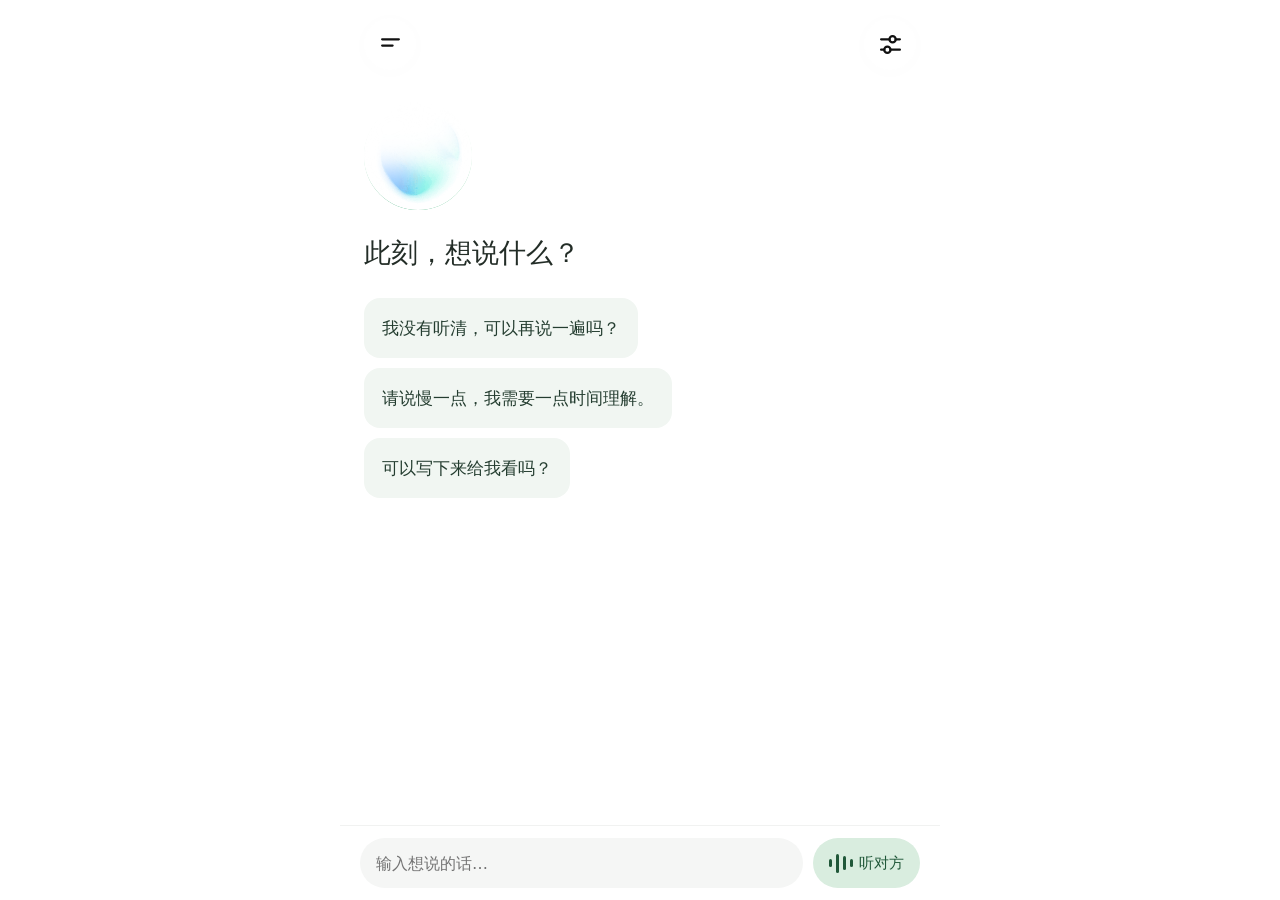
==== index.html @ 12c0f89a "Publish 想说 web app" ====
<!doctype html>
<html lang="zh-CN">
<head><meta charset="UTF-8"><meta name="viewport" content="width=device-width, initial-scale=1, viewport-fit=cover"><meta name="theme-color" content="#ffffff"><title>想说｜让每一句话都有回应</title><link rel="manifest" href="./manifest.webmanifest"><link rel="icon" type="image/svg+xml" href="./icons/xiangshuo.svg"><link rel="apple-touch-icon" href="./icons/apple-touch-icon.png">  <script type="module" crossorigin src="./assets/home-BPPKgWMK.js"></script>
  <link rel="modulepreload" crossorigin href="./assets/font-settings-BXKN17ay.js">
  <link rel="stylesheet" crossorigin href="./assets/font-settings-BSwj6OLX.css">
  <link rel="stylesheet" crossorigin href="./assets/home-DVsf_Gac.css">
</head>
<body>
<main class="shell">
<header><button id="openMenu" class="top-action" aria-haspopup="dialog" aria-controls="sidebar" aria-expanded="false"><svg width="22" height="22" viewBox="0 0 24 24" fill="none" stroke="currentColor" stroke-width="1.8" stroke-linecap="round" aria-hidden="true"><path d="M4 7h16M4 13h10"/></svg><span>我的</span></button><button id="openSettings" class="top-action" aria-haspopup="dialog" aria-controls="settings"><svg width="22" height="22" viewBox="0 0 24 24" fill="none" stroke="currentColor" stroke-width="1.8" stroke-linecap="round" aria-hidden="true"><path d="M3 7h8m6 0h4M3 17h3m6 0h9"/><circle cx="14" cy="7" r="3"/><circle cx="9" cy="17" r="3"/></svg><span>设置</span></button></header>
<section id="communication">
<div class="presence"><div class="orb" aria-hidden="true"></div><h1>此刻，想说什么？</h1></div>
<section class="home-replies" aria-label="常用回应"><div id="quick"></div></section>
</section>
<p id="notice" role="status" aria-live="polite"></p>
<div class="input-dock"><form id="draftForm" class="composer" aria-label="沟通输入"><label class="sr-only" for="draft">想说的话</label><input id="draft" type="text" lang="zh-CN" inputmode="text" maxlength="500" enterkeyhint="send" autocomplete="off" placeholder="输入想说的话…"><button type="button" id="voiceEntry" aria-haspopup="dialog" aria-controls="voicePanel"><span class="sound-bars" aria-hidden="true"><i></i><i></i><i></i><i></i></span> 听对方</button></form></div>
</main>
<dialog id="sidebar" aria-labelledby="menuTitle"><div class="heading"><h2 id="menuTitle">我的</h2></div><nav id="myMenu" aria-label="我的"><button id="openHelp"><span class="menu-label"><svg class="menu-icon" width="22" height="22" viewBox="0 0 24 24" fill="none" stroke="currentColor" stroke-width="1.8" stroke-linecap="round" stroke-linejoin="round" aria-hidden="true" focusable="false"><circle cx="12" cy="12" r="9"/><path d="M9.5 9a2.5 2.5 0 0 1 5 .3c0 1.7-2.5 2-2.5 3.7"/><path d="M12 16h.01"/></svg><span>使用帮助</span></span><span aria-hidden="true">›</span></button><button id="openAbout"><span class="menu-label"><svg class="menu-icon" width="22" height="22" viewBox="0 0 24 24" fill="none" stroke="currentColor" stroke-width="1.8" stroke-linecap="round" stroke-linejoin="round" aria-hidden="true" focusable="false"><circle cx="12" cy="12" r="9"/><path d="M12 11v6M12 7h.01"/></svg><span>关于想说</span></span><span aria-hidden="true">›</span></button></nav><section id="myDetail" hidden><button id="backMy">‹ 返回我的</button><div id="helpContent" hidden><h3 tabindex="-1" id="helpTitle">使用帮助</h3><h4>输入并展示</h4><p>点击底部输入框，用拼音键盘选字，也可使用实体键盘输入。确认文字后点击“展示”，把屏幕给对方看；点击展示页空白处返回。</p><h4>点选常用回应</h4><p>主页短句点击即可展示。右上角设置可管理回应库、调整字体大小。</p><h4>听对方说话</h4><p>先征得对方同意，再点击“听对方”并允许麦克风权限。开始收音后声波会动；点击底部按钮暂停，再次点击可继续。点击面板外空白，确认停止收音后收起。</p><p>字幕可能出错，重要信息请与对方确认。识别是否可用取决于浏览器、麦克风权限和网络。</p></div><div id="aboutContent" hidden><h3 tabindex="-1" id="aboutTitle">关于想说</h3><p>想说，希望让面对面的交流更容易。</p><p>通过文字输入、常用回应和语音字幕，帮助你表达想法、理解对方。</p><h4>当前版本</h4><p>这是移动端 Web Demo，无需注册。自定义回应和字体选择保存在当前浏览器，清除浏览器数据可能使它们丢失。</p><p>语音识别可能由浏览器联网处理音频。本作品不能保证识别准确性，也未接入真实电话或微信通话。</p></div></section></dialog>
<dialog id="settings" class="flow-sheet" aria-labelledby="settingsTitle" aria-describedby="settingsDescription"><div class="sheet-grip" aria-hidden="true"></div><div class="heading"><div><h2 id="settingsTitle">常用设置</h2><p id="settingsDescription" class="hint">管理常用回应与文字显示。</p></div></div><button id="manageReplies" class="setting-row"><span class="menu-label"><svg class="menu-icon" width="22" height="22" viewBox="0 0 24 24" fill="none" stroke="currentColor" stroke-width="1.8" stroke-linecap="round" stroke-linejoin="round" aria-hidden="true" focusable="false"><path d="M20 11.5a7.5 7.5 0 0 1-7.5 7.5H5l-3 3V9a7 7 0 0 1 7-7h4a7 7 0 0 1 7 7Z"/><path d="M7 8h8M7 12h5"/></svg><span>管理回应库</span></span><span aria-hidden="true">›</span></button><button id="openFontSettings" class="setting-row" aria-haspopup="dialog" aria-controls="fontPanel"><span class="menu-label"><svg class="menu-icon" width="22" height="22" viewBox="0 0 24 24" fill="none" stroke="currentColor" stroke-width="1.8" stroke-linecap="round" stroke-linejoin="round" aria-hidden="true" focusable="false"><path d="M3 18 8 5l5 13M5 13h6M15 10h6M18 10v8"/></svg><span>字体显示</span></span><span><span id="fontSummary">标准</span> ›</span></button></dialog>
<dialog id="fontPanel" class="flow-sheet" aria-labelledby="fontTitle"><div class="sheet-grip" aria-hidden="true"></div><div class="heading"><h2 id="fontTitle">字体显示</h2><button id="backFontSettings">返回设置</button></div><p class="hint">调整所有页面的文字大小，立即生效。</p><label for="fontSize">字体大小：<output id="fontValue" for="fontSize">标准</output></label><input id="fontSize" type="range" min="0" max="3" step="1" value="0"><div class="font-preview"><h2>此刻，想说什么？</h2><p>我没有听清，可以再说一遍吗？</p></div><button id="resetFontSize">恢复默认</button><p id="fontSaveStatus" class="hint" role="status"></p></dialog>
<dialog id="libraryPanel" class="flow-sheet" aria-labelledby="libraryTitle"><div class="sheet-grip" aria-hidden="true"></div><div class="heading"><button id="backSettings">返回设置</button><h2 id="libraryTitle">回应库</h2></div><p class="hint">内置短句始终可用。自定义内容仅保存在此浏览器。</p><button id="addReply" class="primary">＋ 新增回应</button><div id="saved"></div></dialog>
<dialog id="voicePanel" class="flow-sheet" aria-labelledby="voiceTitle"><div class="sheet-grip" aria-hidden="true"></div><div class="heading"><h2 id="voiceTitle">听对方</h2><button id="closeVoice">收起</button></div><p class="hint">请先征得对方同意。浏览器可能联网处理音频；字幕可能有误，请与对方确认。</p><p id="speechStatus" role="status">未开启收音</p><p id="transcript" tabindex="0">对方的话会显示在这里。</p><div class="listen-footer"><button id="startSpeech"><span class="sound-bars" aria-hidden="true"><i></i><i></i><i></i><i></i></span><span id="listenLabel">开始倾听</span></button></div></dialog>
<dialog id="card" aria-labelledby="cardText"><div class="card-top"><span>请向对方展示</span><button id="closeCard">返回</button></div><div class="card-body"><h2 id="cardText"></h2></div><p id="cardStatus" role="status"></p></dialog>
<dialog id="editor" aria-labelledby="editTitle"><form id="editForm"><h2 id="editTitle">新增回应</h2><label for="editText">回应内容</label><textarea id="editText" rows="5" maxlength="500" required></textarea><p id="editError" role="alert"></p><div class="actions"><button type="button" id="cancelEdit">取消</button><button class="primary">保存</button></div></form></dialog></body></html>
---- assets/font-settings-BSwj6OLX.css ----
:root{--ink:#171717;--muted:#686868;--surface:#f4f4f4;--line:#e5e5e5;color:var(--ink);background:#fff;accent-color:var(--ink)}button{background:var(--surface);color:var(--ink);border-color:var(--line)}button:hover{background:#e8e8e8}button:focus-visible,input:focus-visible,textarea:focus-visible,a:focus-visible,summary:focus-visible,[tabindex]:focus-visible{outline:3px solid #171717;outline-offset:3px}input,textarea{color:var(--ink);border-color:var(--line);caret-color:var(--ink)}input::placeholder,textarea::placeholder{color:#737373}::selection{background:#d5d5d5;color:#111}dialog,#card{color:var(--ink);border-color:var(--line);background:#fff}dialog::backdrop,#sidebar::backdrop,.flow-sheet::backdrop,dialog.flow-sheet::backdrop,#settings::backdrop{background:#ffffffe0;-webkit-backdrop-filter:none;backdrop-filter:none}.primary,.composer #voiceEntry,.composer #voiceEntry[aria-expanded=true],#startSpeech,#composer .primary,.key-row .send-key{background:#171717;color:#fff;border-color:#171717}.primary:hover,.composer #voiceEntry:hover,#startSpeech:hover,#composer .primary:hover,.key-row .send-key:hover{background:#333;border-color:#333}.top-action{color:#111;box-shadow:0 2px 20px #00000004}.top-action:hover{background:#f4f4f4}.presence h1,.caption,#sidebar nav a{color:var(--ink)}.home-replies h2,.flow-sheet .hint,.keyboard-toolbar,#sidebar nav small,.disclaimer,.note,small,#status,#collapseEditor,.sheet-title button{color:var(--muted)}#notice,#speechStatus,#editError{color:#3d3d3d}#quick button,.setting-row,.flow-sheet .entry,#settings .entry,#replyList button{background:var(--surface);color:var(--ink);border-color:var(--line)}#quick button:hover,.setting-row:hover,#replyList button:hover{background:#e8e8e8}#sidebar nav [aria-current]{background:#171717;color:#fff}.composer,.listen-footer,header,#composer{border-color:var(--line)}.composer input,.composer textarea,#composer textarea,textarea{background:#f5f5f5;color:var(--ink)}.sheet-grip,.handle,#sheetHandle span{background:#a3a3a3}#settings{border-color:var(--line);box-shadow:0 -4px 24px #00000010}#homeKeyboard,#previewKeyboard{background:#e8e8e8;border-color:#dcdcdc}.key-row button,.keyboard-row button{color:var(--ink)}.key-row .send-key{color:#fff}.key-row button:active,.keyboard-row button:active,.keyboard-row button[aria-pressed=true]{background:#ccc;color:#111}.orb{border-radius:50%;overflow:hidden;background:transparent;box-shadow:none;animation:none;mix-blend-mode:multiply}.orb:before,.orb:after{content:none}.orb canvas{display:block;width:100%;height:100%;filter:url(#orb-palette)}.orb .orb-gif-fallback{position:absolute;width:256%;height:192%;max-width:none;left:-78%;top:-46%;filter:url(#orb-palette)}@keyframes ribbon-drift{0%{transform:translate(-2%,2%) rotate(-7deg) scale(1.02)}to{transform:translate(2%,-2%) rotate(7deg) scale(1.08)}}@media(prefers-reduced-motion:reduce){.orb:before{animation:none;transform:none}}.badge,.outgoing{background:#f0f0f0;color:var(--ink)}a{color:#444}#composer{box-shadow:0 -3px 14px #00000004}#replyList button[aria-pressed=true]{background:#ededed;border-color:#171717;color:#171717}#replyList button[aria-pressed=true]:after{background:#171717;color:#fff}.home-replies{min-width:0}#settingsDescription{margin:8px 0 0}.composer input,.composer #voiceEntry{border-radius:12px}.sound-bars{flex-shrink:0}.listening .sound-bars i{transform-origin:center;animation:active-sound-wave .65s ease-in-out infinite alternate}.listening .sound-bars i:nth-child(2){animation-delay:-.4s}.listening .sound-bars i:nth-child(3){animation-delay:-.2s}.listening .sound-bars i:nth-child(4){animation-delay:-.55s}@keyframes active-sound-wave{0%{transform:scaleY(.3)}to{transform:scaleY(1.55)}}@media(prefers-reduced-motion:reduce){.listening .sound-bars i{animation:none}}#quick{display:flex;flex-direction:column;align-items:flex-start;gap:10px;min-width:0}#quick button{flex:none;width:fit-content;max-width:100%;min-width:0;white-space:nowrap;overflow:hidden;text-overflow:ellipsis}body,.shell{background:#fff}#quick button,#quick button:hover{background:#fafafa}#quick button:active{background:#e8e8e8}.top-action{background:#fff;color:#111;box-shadow:0 4px 24px #00000005}.top-action:hover{background:#fafafa}.top-action:active{background:#ededed}.input-dock{background:transparent}.composer{background:transparent;border-top-color:transparent;-webkit-backdrop-filter:none;backdrop-filter:none}.composer input{background:#fafafa}.composer{align-items:stretch}.composer input,.composer #voiceEntry{box-sizing:border-box;min-height:50px;line-height:1.5;padding-top:12px;padding-bottom:12px}.composer input:focus-visible{outline:none;outline-offset:0;box-shadow:inset 0 0 0 2px #171717}:root{font-size:calc(16px * var(--text-scale,1))}#fontSize{display:block;width:100%;margin:0;min-height:44px;accent-color:#171717}#fontPanel{overflow-x:hidden}#sidebar #myMenu button{display:flex;align-items:center;justify-content:space-between;background:#fafafa;color:#171717}#myDetail{margin-top:24px}#myDetail h3{font-size:calc(20px * var(--text-scale,1));margin:24px 0 18px}#myDetail h4{font-size:calc(16px * var(--text-scale,1));margin:24px 0 8px}#myDetail p{font-size:calc(15px * var(--text-scale,1));line-height:1.8;overflow-wrap:anywhere;color:#555}#backMy{font-size:calc(14px * var(--text-scale,1));background:#f5f5f5}.menu-label{display:flex;align-items:center;gap:12px;min-width:0;text-align:left}.menu-icon{width:22px;height:22px;flex:0 0 22px;color:currentColor}#settings .setting-row,#sidebar #myMenu button{align-items:center;gap:12px}.font-preview{background:#f5f5f5;border-radius:16px;padding:20px;margin:20px 0;overflow-wrap:anywhere}.font-preview p{line-height:1.6}#fontPanel .heading,[data-large-text=true] .heading{flex-wrap:wrap}[data-large-text=true] .composer #voiceEntry{white-space:nowrap;min-width:0;padding:12px}[data-large-text=true] #voicePanel[open]{overflow-y:auto}[data-large-text=true] #transcript{flex:1 0 120px;min-height:120px}[data-large-text=true] #composer{grid-template-columns:minmax(0,1fr)}[data-large-text=true] #composer textarea{height:auto;min-height:66px}.chinese-keyboard{flex-shrink:0;background:#e9e9e9;padding:6px 6px calc(10px + env(safe-area-inset-bottom));color:#171717}.chinese-keyboard[hidden]{display:none}.pinyin-spelling{min-height:22px;padding:0 8px;font-size:calc(var(--text-scale,1) * (16px));overflow-wrap:anywhere}.pinyin-candidates{display:flex;gap:6px;overflow-x:auto;min-height:44px;max-height:56px;padding:3px 2px}.pinyin-candidates button{flex-shrink:0;background:transparent;font-size:calc(var(--text-scale,1) * (22px));padding:4px 10px;border:0}.pinyin-row{display:flex;gap:4px;margin-top:6px}.pinyin-row button{flex:1;min-width:0;min-height:44px;padding:5px 0;border:0;border-radius:6px;background:#fff;color:#171717;font-size:calc(var(--text-scale,1) * (19px));box-shadow:0 1px 1px #0002;touch-action:manipulation}.pinyin-row button:active{background:#ccc}.pinyin-row .space{flex:3}.pinyin-row .submit{flex:2;background:#171717;color:#fff;font-size:calc(var(--text-scale,1) * (17px))}.phone>.chinese-keyboard{margin:0 -22px}@media(max-height:650px){.pinyin-row{margin-top:4px}.pinyin-row button{min-height:36px}.pinyin-spelling{min-height:18px}}
---- assets/home-DVsf_Gac.css ----
:root{font-family:system-ui,Microsoft YaHei,sans-serif;color:#202124;background:#fff;font-synthesis:none;--muted:#6b6c74}*{box-sizing:border-box}body{margin:0}button,textarea{font:inherit}button{cursor:pointer;min-height:44px;padding:10px 16px;border:0;border-radius:24px;background:#f3f3f5;color:#252529}button:hover{background:#e9e9ef}button:disabled{opacity:.55;cursor:default}button:focus-visible,textarea:focus-visible,summary:focus-visible{outline:3px solid #777be5;outline-offset:3px}.sr-only{position:absolute;width:1px;height:1px;padding:0;overflow:hidden;clip-path:inset(50%);white-space:nowrap}.shell{max-width:600px;min-height:100dvh;margin:auto;padding:calc(18px + env(safe-area-inset-top)) 24px calc(16px + env(safe-area-inset-bottom));display:flex;flex-direction:column}header,.heading,.actions,.card-top{display:flex;align-items:center;justify-content:space-between;gap:12px}header{min-height:48px;flex-shrink:0}.brand{font-size:calc(var(--text-scale,1) * (19px));font-weight:650;letter-spacing:2px}nav{display:flex;gap:4px;padding:4px;background:#f8f8fa;border-radius:30px}nav button{background:transparent;font-size:calc(var(--text-scale,1) * (13px));min-height:40px;padding:8px 14px;color:var(--muted)}nav [aria-current]{background:#fff;color:#202124;box-shadow:0 2px 8px #20204008}#communication{flex:1;display:flex;flex-direction:column}.presence{flex:1;min-height:330px;display:flex;flex-direction:column;align-items:center;justify-content:center;padding:48px 0 40px;gap:32px}.orb{width:clamp(160px,47vw,240px);aspect-ratio:1;border-radius:50%;position:relative;overflow:hidden;background:radial-gradient(ellipse at 72% 95%,#edeaff 0%,transparent 55%),linear-gradient(165deg,#9182ff 5%,#8aabfa 42%,#d6dcff 78%,#f1edff);box-shadow:inset 0 0 22px #ffffff25}.orb:after{content:"";position:absolute;inset:40% -24% -15%;background:radial-gradient(ellipse at 65% 36%,#ffffffed 0%,#ffffff80 21%,transparent 48%),radial-gradient(ellipse at 22% 51%,#ffffffc9 0%,transparent 54%);filter:blur(13px);transform:rotate(-23deg)}h1{font-size:calc(var(--text-scale,1) * (27px));line-height:1.4;font-weight:550;margin:0}.presence h1{font-size:calc(var(--text-scale,1) * (15px));color:var(--muted);font-weight:400;letter-spacing:.5px}h2{font-size:calc(var(--text-scale,1) * (18px));margin:0 0 12px}.dock{display:flex;flex-wrap:wrap;gap:8px;align-items:flex-start;padding-top:12px}.dock details{flex:1;min-width:130px}.dock details[open]{flex-basis:100%;padding-bottom:12px;background:#f8f8fa;border-radius:22px}.dock summary{font-size:calc(var(--text-scale,1) * (13px));color:var(--muted);cursor:pointer;min-height:44px;display:flex;align-items:center;gap:8px;list-style:none;padding:0 12px}.dock summary::-webkit-details-marker{display:none}.dock summary:after{content:"+";font-size:calc(var(--text-scale,1) * (18px))}.dock details[open] summary:after{content:"−"}.dock details[open]>:not(summary){margin-left:16px;margin-right:16px}#quick{display:flex;gap:8px;flex-wrap:wrap}#quick button{background:#fff;font-size:calc(var(--text-scale,1) * (14px));border:1px solid #ededf0}.composer{display:flex;align-items:center;gap:8px;border-radius:30px;background:#f6f6f8;padding:7px 7px 7px 18px;margin-top:8px}textarea{width:100%;resize:vertical;min-height:110px;border:1px solid #dddde4;border-radius:16px;padding:14px;color:#202124;background:#fff;font-size:calc(var(--text-scale,1) * (16px));line-height:1.6}.composer textarea{flex:1;min-width:0;min-height:48px;max-height:140px;border:0;background:transparent;padding:12px 0;resize:none}.primary{background:#202124;color:#fff}.primary:hover{background:#38383d}.composer button{flex-shrink:0;min-height:48px;font-size:calc(var(--text-scale,1) * (14px));padding:12px 18px}.hint,.hero p{font-size:calc(var(--text-scale,1) * (12px));line-height:1.8;color:var(--muted)}.heading span{font-size:calc(var(--text-scale,1) * (12px));color:var(--muted)}.heading h2{margin:0}.captions #transcript{white-space:pre-wrap;overflow-wrap:anywhere;max-height:220px;overflow:auto;font-size:calc(var(--text-scale,1) * (19px));line-height:1.7}.actions{margin-top:12px;flex-wrap:wrap}.actions button{font-size:calc(var(--text-scale,1) * (14px))}#notice{color:#795034;font-size:calc(var(--text-scale,1) * (13px));margin:8px 12px 0}.hero{padding:44px 0 24px}#library{flex:1}.entry{padding:18px 0;border-bottom:1px solid #eeeef2}.entry>button{width:100%;text-align:left;overflow-wrap:anywhere;background:transparent;border-radius:12px;padding:8px 0;font-size:calc(var(--text-scale,1) * (17px))}.entry .actions{justify-content:flex-end}.entry .actions button{font-size:calc(var(--text-scale,1) * (12px))}.empty{font-size:calc(var(--text-scale,1) * (14px));color:var(--muted);line-height:1.8;margin-top:30px}label{display:block;margin:16px 0 12px}dialog{border:1px solid #f1f1f5;border-radius:28px;padding:24px;max-width:440px;width:calc(100% - 32px);max-height:90dvh;overflow:auto;color:#202124;background:#fff}dialog::backdrop{background:#20213055;-webkit-backdrop-filter:blur(8px);backdrop-filter:blur(8px)}#editError{color:#963e2f;min-height:20px}#card{position:fixed;inset:0;margin:0;width:100%;max-width:none;height:100dvh;max-height:none;border:0;border-radius:0;background:#fff;color:#202124;padding:calc(20px + env(safe-area-inset-top)) 24px calc(20px + env(safe-area-inset-bottom))}#card[open]{display:flex;flex-direction:column}.card-top{flex-shrink:0;font-size:calc(var(--text-scale,1) * (13px));color:var(--muted)}.card-body{flex:1;min-height:0;overflow:auto;display:grid;align-items:center}#cardText{font-size:calc(var(--text-scale,1) * (clamp(34px,8vw,72px)));line-height:1.5;font-weight:550;white-space:pre-wrap;overflow-wrap:anywhere;text-align:center;max-width:950px;margin:32px auto}#cardStatus{font-size:calc(var(--text-scale,1) * (12px));color:var(--muted);flex-shrink:0}body:has(dialog[open]){overflow:hidden}@media(max-height:650px){.presence{min-height:220px;padding:24px 0;gap:20px}.orb{width:140px}}.shell{padding-bottom:calc(112px + env(safe-area-inset-bottom))}.orb{isolation:isolate;background:linear-gradient(180deg,#fff,#f5fcf7 30%,#d8f0e1 57%,#80cda5 85%,#55b88b);box-shadow:inset 0 0 20px #fff5;animation:orb-breathe 4.5s ease-in-out infinite;pointer-events:none}.orb:before{content:"";position:absolute;inset:24% -24% -30%;background:radial-gradient(ellipse at 32% 72%,#269966ee 0%,#74c79caa 27%,transparent 58%),radial-gradient(ellipse at 77% 65%,#99dfb5 0%,transparent 54%);filter:blur(12px);animation:orb-diffuse 5s ease-in-out infinite alternate;animation-delay:-2s}.orb:after{content:"";position:absolute;inset:-28% -28% 10%;background:radial-gradient(ellipse at 35% 35%,#fff 0%,#fffffff2 27%,transparent 58%),radial-gradient(ellipse at 76% 48%,#ffffffed 0%,transparent 54%);filter:blur(13px);animation:orb-mist 6s ease-in-out infinite alternate;animation-delay:-3s}@keyframes orb-breathe{0%,to{transform:scale(1)}50%{transform:scale(1.055)}}@keyframes orb-diffuse{0%{transform:translate(-20%,9%) scale(.95)}to{transform:translate(20%,-15%) scale(1.16)}}@keyframes orb-mist{0%{transform:translate(-19%,-12%) scale(1)}to{transform:translate(18%,21%) scale(1.08)}}@media(prefers-reduced-motion:reduce){.orb,.orb:before,.orb:after{animation:none;transform:none}}header{justify-content:space-between}nav{background:transparent;padding:0}nav [aria-current]{display:block}.top-action{display:flex;align-items:center;justify-content:center;width:52px;height:52px;min-height:52px;padding:0;border-radius:50%;background:#fff;color:#111;box-shadow:0 2px 20px #20212404}.top-action:hover{background:#f5f5f7}.top-action svg{width:25px;height:25px;stroke-width:2.2}.top-action span{position:absolute;width:1px;height:1px;padding:0;overflow:hidden;clip-path:inset(50%);white-space:nowrap}#sidebar{position:fixed;inset:0 auto 0 max(0px,calc((100% - 600px)/2));margin:0;width:min(320px,85vw);height:100dvh;max-height:100dvh;border-radius:0 24px 24px 0;padding:calc(24px + env(safe-area-inset-top)) 20px calc(24px + env(safe-area-inset-bottom))}#sidebar::backdrop{inset:0 max(0px,calc((100% - 600px)/2));background:#20213033;-webkit-backdrop-filter:blur(4px);backdrop-filter:blur(4px)}#sidebar nav{display:flex;flex-direction:column;gap:8px;margin-top:32px}#sidebar nav button{text-align:left;padding:14px 18px;min-height:48px;font-size:calc(var(--text-scale,1) * (16px));border-radius:14px}#sidebar nav [aria-current]{background:#efeff7;color:#303044;box-shadow:none}#sidebar .heading h2,#settings .heading h2{margin:0}.composer{position:fixed;left:50%;transform:translate(-50%);bottom:0;width:min(600px,100%);z-index:5;margin:0;padding:12px 16px calc(12px + env(safe-area-inset-bottom));border-radius:0;background:#ffffffed;-webkit-backdrop-filter:blur(16px);backdrop-filter:blur(16px);border-top:1px solid #f0f0f3;gap:10px}.composer textarea{background:#f5f5f7;border-radius:25px;padding:12px 16px}.composer #voiceEntry{display:flex;flex-direction:column;align-items:center;justify-content:center;gap:3px;background:transparent;padding:4px 7px;min-width:48px;font-size:calc(var(--text-scale,1) * (11px))}.composer #voiceEntry[aria-expanded=true]{background:#efeffa;color:#5156a3}.composer #showDraft{padding:12px 14px}.dock .captions:not([open]){display:none}.dock .captions>summary{display:none}.dock .captions[open]{padding-top:20px}.dock .requests{flex-basis:100%}.presence:has(.captions[open]){align-items:stretch;justify-content:flex-start;padding:32px 0;gap:0;min-height:330px}.presence .captions:not([open]){display:none}.presence .captions>summary{display:none}.presence .captions{width:100%}.presence .captions .heading{flex-wrap:wrap}.presence .captions #transcript{font-size:calc(var(--text-scale,1) * (clamp(24px,5vw,32px)));max-height:45dvh;min-height:120px;line-height:1.7;margin:28px 0;overflow:auto}.presence .captions .hint{margin-top:20px}#quick{flex-direction:column}#settings{inset:auto 0 0;margin:0 auto;width:min(600px,100%);max-width:600px;height:65dvh;max-height:85dvh;border-radius:32px 32px 0 0;padding:0 24px calc(24px + env(safe-area-inset-bottom));border:1px solid #e8e8ed;box-shadow:0 -4px 24px #20212410;overscroll-behavior:contain}#settings::backdrop{background:#00000005;-webkit-backdrop-filter:none;backdrop-filter:none}#sheetHandle{display:flex;align-items:center;justify-content:center;width:100%;height:44px;background:#fff;padding:0;touch-action:none}#sheetHandle span{display:block;width:42px;height:5px;border-radius:8px;background:#aaa}#settings .heading{margin:8px 0 20px}#settings .entry{background:#f6f6f8;border:0;border-radius:18px;padding:14px 16px;margin:12px 0}#settings[open]{animation:sheet-rise .2s ease-out}@keyframes sheet-rise{0%{transform:translateY(40px);opacity:0}to{transform:translateY(0);opacity:1}}@media(prefers-reduced-motion:reduce){#settings[open]{animation:none}}#quick button{text-align:left;line-height:1.6}#card{inset:0;margin:0 auto;width:min(600px,100%);max-width:600px;overflow:hidden;container-type:inline-size}#cardText{width:100%;max-width:100%;font-size:calc(var(--text-scale,1) * (clamp(28px,7vw,42px)));font-size:calc(var(--text-scale,1) * (clamp(28px,8cqi,42px)));line-height:1.6;text-wrap:balance;margin:24px auto}#card .card-body{width:100%;min-width:0;scrollbar-gutter:stable both-edges}@media(max-width:360px){.composer{padding-left:10px;padding-right:10px;gap:6px}.composer #showDraft{padding:12px 10px}}[hidden]{display:none!important}.shell{height:100dvh;min-height:0;padding-bottom:0;overflow:hidden}header{flex-shrink:0}#communication{display:block;min-height:0;overflow:auto;padding-bottom:24px;flex:1}.presence{align-items:flex-start;justify-content:flex-start;min-height:0;padding:32px 0 26px;gap:24px}.presence .orb{width:108px;flex-shrink:0}.presence h1{font-size:calc(var(--text-scale,1) * (27px));color:#232d27;letter-spacing:0;font-weight:550}.home-replies h2{font-size:calc(var(--text-scale,1) * (14px));font-weight:500;color:#718078;margin-bottom:14px}#quick{display:grid;gap:10px}#quick button{padding:16px 18px;background:#f1f6f2;border:0;border-radius:16px;font-size:calc(var(--text-scale,1) * (17px));color:#243d30;line-height:1.65;text-align:left}.input-dock{flex-shrink:0;margin:0 -24px;background:#fff;padding-bottom:env(safe-area-inset-bottom)}.composer{position:static;transform:none;width:100%;padding:12px 20px;margin:0;gap:10px;border:0;border-top:1px solid #f1f2f1;border-radius:0;background:#fff}.composer input{flex:1;min-width:0;font:inherit;font-size:calc(var(--text-scale,1) * (16px));min-height:50px;padding:12px 16px;border:0;border-radius:25px;background:#f5f6f5;color:#202924}.composer #voiceEntry{flex-direction:row;background:#d9eddf;color:#205839;border-radius:25px;min-width:100px;min-height:50px;font-size:calc(var(--text-scale,1) * (15px));padding:12px 16px;gap:6px}input:focus-visible{outline:3px solid #7da78d;outline-offset:2px}#notice:empty{display:none}#notice{flex-shrink:0;margin:4px 0 8px}#sidebar nav a{padding:16px 18px;color:#293d31;text-decoration:none;font-size:calc(var(--text-scale,1) * (16px))}#sidebar nav small{display:block;font-size:calc(var(--text-scale,1) * (12px));color:#738078;margin-top:5px}dialog.flow-sheet{position:fixed;inset:auto 0 0;width:min(600px,100%);max-width:600px;margin:0 auto;height:72dvh;max-height:90dvh;padding:14px 24px calc(22px + env(safe-area-inset-bottom));border-radius:28px 28px 0 0;overflow:auto;background:#fff}.flow-sheet::backdrop{inset:0 max(0px,calc((100% - 600px)/2));background:#23382c25;-webkit-backdrop-filter:none;backdrop-filter:none}.sheet-grip{width:40px;height:5px;background:#b5bfb8;border-radius:6px;margin:0 auto 18px}.flow-sheet .heading h2{margin:0;font-size:calc(var(--text-scale,1) * (20px))}.setting-row{display:flex;justify-content:space-between;width:100%;text-align:left;background:#f2f6f3;padding:18px;margin-top:24px;border-radius:16px}.flow-sheet .hint{font-size:calc(var(--text-scale,1) * (12px));color:#66736b}.flow-sheet .entry{border:0;border-radius:14px;background:#f5f7f5;padding:14px}.flow-sheet .entry .actions{margin-top:8px}#settings{height:48dvh}#voicePanel[open]{display:flex;flex-direction:column;overflow:hidden}#voicePanel>.heading,#voicePanel>.hint,#speechStatus,.listen-footer,.sheet-grip{flex-shrink:0}#speechStatus{font-size:calc(var(--text-scale,1) * (13px));color:#366a49;margin:12px 0}#transcript{flex:1;min-height:0;overflow:auto;white-space:pre-wrap;overflow-wrap:anywhere;font-size:calc(var(--text-scale,1) * (24px));line-height:1.8;margin:10px 0 22px}.listen-footer{padding-top:12px;border-top:1px solid #eef2ef}#startSpeech{display:flex;align-items:center;justify-content:center;gap:12px;width:100%;min-height:56px;background:#d9eddf;color:#205839;font-size:calc(var(--text-scale,1) * (17px));border-radius:18px}.sound-bars{height:24px;display:flex;align-items:center;gap:4px}.sound-bars i{display:block;width:3px;height:8px;border-radius:4px;background:currentColor}.sound-bars i:nth-child(2){height:19px}.sound-bars i:nth-child(3){height:14px}.listening .sound-bars i{animation:listen-wave .9s ease-in-out infinite alternate}.listening .sound-bars i:nth-child(2){animation-delay:-.3s}.listening .sound-bars i:nth-child(3){animation-delay:-.6s}.listening .sound-bars i:nth-child(4){animation-delay:-.15s}@keyframes listen-wave{0%{transform:scaleY(.45)}to{transform:scaleY(1.3)}}@media(prefers-reduced-motion:reduce){.listening .sound-bars i{animation:none}}#homeKeyboard{background:#e7ece8;padding:4px 7px 10px}.keyboard-toolbar{display:flex;justify-content:space-between;align-items:center;font-size:calc(var(--text-scale,1) * (11px));color:#637467;padding:0 5px}.keyboard-toolbar button{background:transparent;min-height:34px;padding:4px 8px;font-size:calc(var(--text-scale,1) * (12px))}.key-row{display:flex;gap:5px;margin-top:6px}.key-row button{flex:1;min-width:0;padding:5px 0;min-height:40px;border-radius:6px;background:#fff;font-size:calc(var(--text-scale,1) * (16px));box-shadow:0 1px 1px #0002}.key-row .space{flex:4}.key-row .send-key{flex:2;background:#387651;color:#fff}.key-row button:active{background:#bed9c7}@media(max-height:650px){.presence{padding:16px 0;gap:14px}.presence .orb{width:70px}.presence h1{font-size:calc(var(--text-scale,1) * (23px))}.key-row button{min-height:32px}#voicePanel>.hint{font-size:calc(var(--text-scale,1) * (11px));line-height:1.5}}@media(max-width:360px){.composer{padding:10px 12px;gap:6px}.composer #voiceEntry{min-width:90px;padding:10px 12px}}
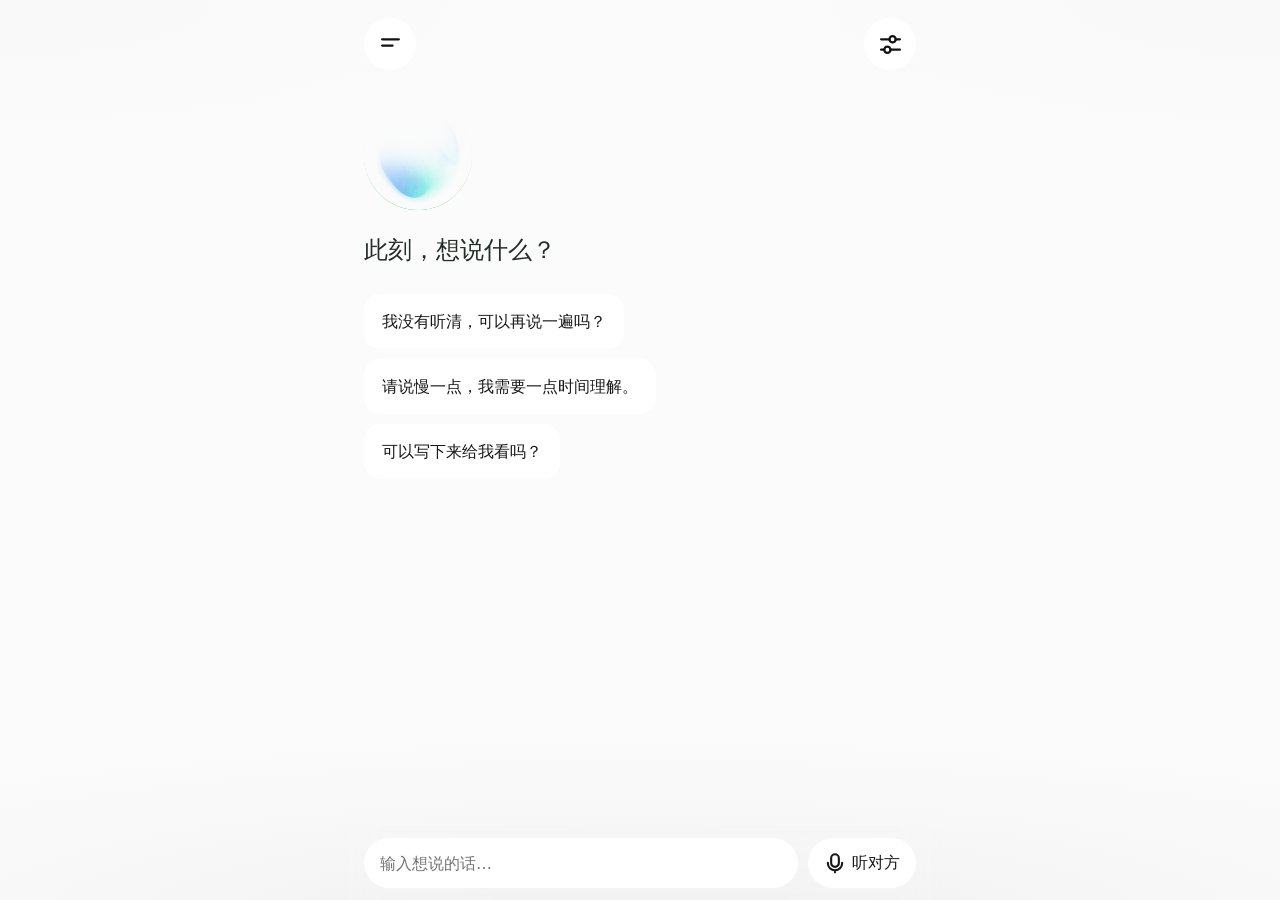
==== commit da23680e: "Publish latest Xiangshuo mobile build" ====
--- a/index.html
+++ b/index.html
@@ -1,9 +1,9 @@
 <!doctype html>
 <html lang="zh-CN">
-<head><meta charset="UTF-8"><meta name="viewport" content="width=device-width, initial-scale=1, viewport-fit=cover"><meta name="theme-color" content="#ffffff"><title>想说｜让每一句话都有回应</title><link rel="manifest" href="./manifest.webmanifest"><link rel="icon" type="image/svg+xml" href="./icons/xiangshuo.svg"><link rel="apple-touch-icon" href="./icons/apple-touch-icon.png">  <script type="module" crossorigin src="./assets/home-BPPKgWMK.js"></script>
-  <link rel="modulepreload" crossorigin href="./assets/font-settings-BXKN17ay.js">
-  <link rel="stylesheet" crossorigin href="./assets/font-settings-BSwj6OLX.css">
-  <link rel="stylesheet" crossorigin href="./assets/home-DVsf_Gac.css">
+<head><meta charset="UTF-8"><meta name="viewport" content="width=device-width, initial-scale=1, viewport-fit=cover"><meta name="theme-color" content="#ffffff"><title>想说｜让每一句话都有回应</title><link rel="manifest" href="./manifest.webmanifest"><link rel="icon" type="image/svg+xml" href="./icons/xiangshuo.svg"><link rel="apple-touch-icon" href="./icons/apple-touch-icon.png">  <script type="module" crossorigin src="./assets/home-BhPC6F7k.js"></script>
+  <link rel="modulepreload" crossorigin href="./assets/font-settings-Cnw3QPJt.js">
+  <link rel="stylesheet" crossorigin href="./assets/font-settings-CnqZbvX2.css">
+  <link rel="stylesheet" crossorigin href="./assets/home-DuzGMdBE.css">
 </head>
 <body>
 <main class="shell">
@@ -13,12 +13,12 @@
 <section class="home-replies" aria-label="常用回应"><div id="quick"></div></section>
 </section>
 <p id="notice" role="status" aria-live="polite"></p>
-<div class="input-dock"><form id="draftForm" class="composer" aria-label="沟通输入"><label class="sr-only" for="draft">想说的话</label><input id="draft" type="text" lang="zh-CN" inputmode="text" maxlength="500" enterkeyhint="send" autocomplete="off" placeholder="输入想说的话…"><button type="button" id="voiceEntry" aria-haspopup="dialog" aria-controls="voicePanel"><span class="sound-bars" aria-hidden="true"><i></i><i></i><i></i><i></i></span> 听对方</button></form></div>
+<div class="input-dock"><form id="draftForm" class="composer" aria-label="沟通输入"><label class="sr-only" for="draft">想说的话</label><input id="draft" type="text" lang="zh-CN" inputmode="text" maxlength="500" enterkeyhint="send" autocomplete="off" placeholder="输入想说的话…"><button type="button" id="voiceEntry" aria-haspopup="dialog" aria-controls="voicePanel"><svg class="mic-icon" viewBox="0 0 24 24" width="22" height="22" fill="none" stroke="currentColor" stroke-width="2.3" stroke-linecap="round" stroke-linejoin="round" aria-hidden="true" focusable="false"><path d="M12 16.2a4.2 4.2 0 0 0 4.2-4.2V6.7a4.2 4.2 0 0 0-8.4 0V12a4.2 4.2 0 0 0 4.2 4.2Z"/><path d="M4.2 11.8v.4a7.8 7.8 0 0 0 15.6 0v-.4M12 20v2.2"/></svg><span>听对方</span></button></form></div>
 </main>
-<dialog id="sidebar" aria-labelledby="menuTitle"><div class="heading"><h2 id="menuTitle">我的</h2></div><nav id="myMenu" aria-label="我的"><button id="openHelp"><span class="menu-label"><svg class="menu-icon" width="22" height="22" viewBox="0 0 24 24" fill="none" stroke="currentColor" stroke-width="1.8" stroke-linecap="round" stroke-linejoin="round" aria-hidden="true" focusable="false"><circle cx="12" cy="12" r="9"/><path d="M9.5 9a2.5 2.5 0 0 1 5 .3c0 1.7-2.5 2-2.5 3.7"/><path d="M12 16h.01"/></svg><span>使用帮助</span></span><span aria-hidden="true">›</span></button><button id="openAbout"><span class="menu-label"><svg class="menu-icon" width="22" height="22" viewBox="0 0 24 24" fill="none" stroke="currentColor" stroke-width="1.8" stroke-linecap="round" stroke-linejoin="round" aria-hidden="true" focusable="false"><circle cx="12" cy="12" r="9"/><path d="M12 11v6M12 7h.01"/></svg><span>关于想说</span></span><span aria-hidden="true">›</span></button></nav><section id="myDetail" hidden><button id="backMy">‹ 返回我的</button><div id="helpContent" hidden><h3 tabindex="-1" id="helpTitle">使用帮助</h3><h4>输入并展示</h4><p>点击底部输入框，用拼音键盘选字，也可使用实体键盘输入。确认文字后点击“展示”，把屏幕给对方看；点击展示页空白处返回。</p><h4>点选常用回应</h4><p>主页短句点击即可展示。右上角设置可管理回应库、调整字体大小。</p><h4>听对方说话</h4><p>先征得对方同意，再点击“听对方”并允许麦克风权限。开始收音后声波会动；点击底部按钮暂停，再次点击可继续。点击面板外空白，确认停止收音后收起。</p><p>字幕可能出错，重要信息请与对方确认。识别是否可用取决于浏览器、麦克风权限和网络。</p></div><div id="aboutContent" hidden><h3 tabindex="-1" id="aboutTitle">关于想说</h3><p>想说，希望让面对面的交流更容易。</p><p>通过文字输入、常用回应和语音字幕，帮助你表达想法、理解对方。</p><h4>当前版本</h4><p>这是移动端 Web Demo，无需注册。自定义回应和字体选择保存在当前浏览器，清除浏览器数据可能使它们丢失。</p><p>语音识别可能由浏览器联网处理音频。本作品不能保证识别准确性，也未接入真实电话或微信通话。</p></div></section></dialog>
+<dialog id="sidebar" aria-labelledby="menuTitle"><div class="heading"><h2 id="menuTitle">我的</h2></div><nav id="myMenu" aria-label="我的"><button id="openHelp"><span class="menu-label"><svg class="menu-icon" width="22" height="22" viewBox="0 0 24 24" fill="none" stroke="currentColor" stroke-width="1.8" stroke-linecap="round" stroke-linejoin="round" aria-hidden="true" focusable="false"><circle cx="12" cy="12" r="9"/><path d="M9.5 9a2.5 2.5 0 0 1 5 .3c0 1.7-2.5 2-2.5 3.7"/><path d="M12 16h.01"/></svg><span>使用帮助</span></span><span aria-hidden="true">›</span></button><button id="openAbout"><span class="menu-label"><svg class="menu-icon" width="22" height="22" viewBox="0 0 24 24" fill="none" stroke="currentColor" stroke-width="1.8" stroke-linecap="round" stroke-linejoin="round" aria-hidden="true" focusable="false"><circle cx="12" cy="12" r="9"/><path d="M12 11v6M12 7h.01"/></svg><span>关于想说</span></span><span aria-hidden="true">›</span></button></nav><section id="myDetail" hidden><button id="backMy">‹ 返回我的</button><div id="helpContent" hidden><h3 tabindex="-1" id="helpTitle">使用帮助</h3><h4>输入并展示</h4><p>点击底部输入框，使用手机系统输入法选字（包括拼音九键），电脑也可以用实体键盘输入。确认文字后点输入法上的“发送”或“完成”展示给对方；点击展示页空白处返回。</p><h4>点选常用回应</h4><p>主页短句点击即可展示。右上角设置可管理回应库、调整字体大小。</p><h4>听对方说话</h4><p>先征得对方同意，再点击“听对方”并允许麦克风权限。开始收音后声波会动；点击底部按钮暂停，再次点击可继续。点击面板外空白，确认停止收音后收起。</p><p>字幕可能出错，重要信息请与对方确认。识别是否可用取决于浏览器、麦克风权限和网络。</p></div><div id="aboutContent" hidden><h3 tabindex="-1" id="aboutTitle">关于想说</h3><p>想说，希望让面对面的交流更容易。</p><p>通过文字输入、常用回应和语音字幕，帮助你表达想法、理解对方。</p><h4>当前版本</h4><p>这是移动端 Web Demo，无需注册。自定义回应和字体选择保存在当前浏览器，清除浏览器数据可能使它们丢失。</p><p>语音识别可能由浏览器联网处理音频。本作品不能保证识别准确性，也未接入真实电话或微信通话。</p></div></section></dialog>
 <dialog id="settings" class="flow-sheet" aria-labelledby="settingsTitle" aria-describedby="settingsDescription"><div class="sheet-grip" aria-hidden="true"></div><div class="heading"><div><h2 id="settingsTitle">常用设置</h2><p id="settingsDescription" class="hint">管理常用回应与文字显示。</p></div></div><button id="manageReplies" class="setting-row"><span class="menu-label"><svg class="menu-icon" width="22" height="22" viewBox="0 0 24 24" fill="none" stroke="currentColor" stroke-width="1.8" stroke-linecap="round" stroke-linejoin="round" aria-hidden="true" focusable="false"><path d="M20 11.5a7.5 7.5 0 0 1-7.5 7.5H5l-3 3V9a7 7 0 0 1 7-7h4a7 7 0 0 1 7 7Z"/><path d="M7 8h8M7 12h5"/></svg><span>管理回应库</span></span><span aria-hidden="true">›</span></button><button id="openFontSettings" class="setting-row" aria-haspopup="dialog" aria-controls="fontPanel"><span class="menu-label"><svg class="menu-icon" width="22" height="22" viewBox="0 0 24 24" fill="none" stroke="currentColor" stroke-width="1.8" stroke-linecap="round" stroke-linejoin="round" aria-hidden="true" focusable="false"><path d="M3 18 8 5l5 13M5 13h6M15 10h6M18 10v8"/></svg><span>字体显示</span></span><span><span id="fontSummary">标准</span> ›</span></button></dialog>
 <dialog id="fontPanel" class="flow-sheet" aria-labelledby="fontTitle"><div class="sheet-grip" aria-hidden="true"></div><div class="heading"><h2 id="fontTitle">字体显示</h2><button id="backFontSettings">返回设置</button></div><p class="hint">调整所有页面的文字大小，立即生效。</p><label for="fontSize">字体大小：<output id="fontValue" for="fontSize">标准</output></label><input id="fontSize" type="range" min="0" max="3" step="1" value="0"><div class="font-preview"><h2>此刻，想说什么？</h2><p>我没有听清，可以再说一遍吗？</p></div><button id="resetFontSize">恢复默认</button><p id="fontSaveStatus" class="hint" role="status"></p></dialog>
 <dialog id="libraryPanel" class="flow-sheet" aria-labelledby="libraryTitle"><div class="sheet-grip" aria-hidden="true"></div><div class="heading"><button id="backSettings">返回设置</button><h2 id="libraryTitle">回应库</h2></div><p class="hint">内置短句始终可用。自定义内容仅保存在此浏览器。</p><button id="addReply" class="primary">＋ 新增回应</button><div id="saved"></div></dialog>
-<dialog id="voicePanel" class="flow-sheet" aria-labelledby="voiceTitle"><div class="sheet-grip" aria-hidden="true"></div><div class="heading"><h2 id="voiceTitle">听对方</h2><button id="closeVoice">收起</button></div><p class="hint">请先征得对方同意。浏览器可能联网处理音频；字幕可能有误，请与对方确认。</p><p id="speechStatus" role="status">未开启收音</p><p id="transcript" tabindex="0">对方的话会显示在这里。</p><div class="listen-footer"><button id="startSpeech"><span class="sound-bars" aria-hidden="true"><i></i><i></i><i></i><i></i></span><span id="listenLabel">开始倾听</span></button></div></dialog>
+<dialog id="voicePanel" class="flow-sheet" aria-labelledby="voiceTitle"><div class="sheet-grip" aria-hidden="true"></div><div class="heading"><h2 id="voiceTitle">听对方</h2></div><p id="speechStatus" role="status">未开启收音</p><div id="networkEmpty" class="voice-empty" role="status" hidden><svg viewBox="0 0 48 48" width="48" height="48" fill="none" stroke="currentColor" stroke-width="2" stroke-linecap="round" stroke-linejoin="round" aria-hidden="true"><path d="M7 17a27 27 0 0 1 34 0M13 24a18 18 0 0 1 8-4M35 24a18 18 0 0 0-6-4M20 30a8 8 0 0 1 8 0"/><circle cx="24" cy="37" r="2" fill="currentColor" stroke="none"/><path d="M7 7l34 34"/></svg><span>网络异常</span></div><div id="transcript" role="log" tabindex="0" aria-label="识别字幕"></div><div class="listen-footer"><button id="startSpeech" data-mode="paused"><span class="sound-bars" aria-hidden="true"><i></i><i></i><i></i><i></i></span><span id="listenLabel">开始倾听</span></button></div></dialog>
 <dialog id="card" aria-labelledby="cardText"><div class="card-top"><span>请向对方展示</span><button id="closeCard">返回</button></div><div class="card-body"><h2 id="cardText"></h2></div><p id="cardStatus" role="status"></p></dialog>
 <dialog id="editor" aria-labelledby="editTitle"><form id="editForm"><h2 id="editTitle">新增回应</h2><label for="editText">回应内容</label><textarea id="editText" rows="5" maxlength="500" required></textarea><p id="editError" role="alert"></p><div class="actions"><button type="button" id="cancelEdit">取消</button><button class="primary">保存</button></div></form></dialog></body></html>
--- a/assets/font-settings-CnqZbvX2.css
+++ b/assets/font-settings-CnqZbvX2.css
@@ -0,0 +1 @@
+:root{--ink:#171717;--muted:#686868;--surface:#f4f4f4;--line:#e5e5e5;color:var(--ink);background:#fff;accent-color:var(--ink)}button{background:var(--surface);color:var(--ink);border-color:var(--line)}button:hover{background:#e8e8e8}button:focus-visible,input:focus-visible,textarea:focus-visible,a:focus-visible,summary:focus-visible,[tabindex]:focus-visible{outline:3px solid #171717;outline-offset:3px}input,textarea{color:var(--ink);border-color:var(--line);caret-color:var(--ink)}input::placeholder,textarea::placeholder{color:#737373}::selection{background:#d5d5d5;color:#111}dialog,#card{color:var(--ink);border-color:var(--line);background:#fff}dialog::backdrop,#sidebar::backdrop,.flow-sheet::backdrop,dialog.flow-sheet::backdrop,#settings::backdrop{background:#ffffffe0;-webkit-backdrop-filter:none;backdrop-filter:none}.primary,.composer #voiceEntry,.composer #voiceEntry[aria-expanded=true],#startSpeech,#composer .primary,.key-row .send-key{background:#171717;color:#fff;border-color:#171717}.primary:hover,.composer #voiceEntry:hover,#startSpeech:hover,#composer .primary:hover,.key-row .send-key:hover{background:#333;border-color:#333}.top-action{color:#111;box-shadow:0 2px 20px #00000004}.top-action:hover{background:#f4f4f4}.presence h1,.caption,#sidebar nav a{color:var(--ink)}.home-replies h2,.flow-sheet .hint,.keyboard-toolbar,#sidebar nav small,.disclaimer,.note,small,#status,#collapseEditor,.sheet-title button{color:var(--muted)}#notice,#speechStatus,#editError{color:#3d3d3d}#quick button,.setting-row,.flow-sheet .entry,#settings .entry,#replyList button{background:var(--surface);color:var(--ink);border-color:var(--line)}#quick button:hover,.setting-row:hover,#replyList button:hover{background:#e8e8e8}#sidebar nav [aria-current]{background:#171717;color:#fff}.composer,.listen-footer,header,#composer{border-color:var(--line)}.composer input,.composer textarea,#composer textarea,textarea{background:#f5f5f5;color:var(--ink)}.sheet-grip,.handle,#sheetHandle span{background:#a3a3a3}#settings{border-color:var(--line);box-shadow:0 -4px 24px #00000010}#homeKeyboard,#previewKeyboard{background:#e8e8e8;border-color:#dcdcdc}.key-row button,.keyboard-row button{color:var(--ink)}.key-row .send-key{color:#fff}.key-row button:active,.keyboard-row button:active,.keyboard-row button[aria-pressed=true]{background:#ccc;color:#111}.orb{border-radius:50%;overflow:hidden;background:transparent;box-shadow:none;animation:none;mix-blend-mode:multiply}.orb:before,.orb:after{content:none}.orb canvas{display:block;width:100%;height:100%;filter:url(#orb-palette)}.orb .orb-gif-fallback{position:absolute;width:256%;height:192%;max-width:none;left:-78%;top:-46%;filter:url(#orb-palette)}@keyframes ribbon-drift{0%{transform:translate(-2%,2%) rotate(-7deg) scale(1.02)}to{transform:translate(2%,-2%) rotate(7deg) scale(1.08)}}@media(prefers-reduced-motion:reduce){.orb:before{animation:none;transform:none}}.badge,.outgoing{background:#f0f0f0;color:var(--ink)}a{color:#444}#composer{box-shadow:0 -3px 14px #00000004}#replyList button[aria-pressed=true]{background:#ededed;border-color:#171717;color:#171717}#replyList button[aria-pressed=true]:after{background:#171717;color:#fff}.home-replies{min-width:0}#settingsDescription{margin:8px 0 0}.composer input,.composer #voiceEntry{border-radius:12px}.sound-bars{flex-shrink:0}.listening .sound-bars i{transform-origin:center;animation:active-sound-wave .65s ease-in-out infinite alternate}.listening .sound-bars i:nth-child(2){animation-delay:-.4s}.listening .sound-bars i:nth-child(3){animation-delay:-.2s}.listening .sound-bars i:nth-child(4){animation-delay:-.55s}@keyframes active-sound-wave{0%{transform:scaleY(.3)}to{transform:scaleY(1.55)}}@media(prefers-reduced-motion:reduce){.listening .sound-bars i{animation:none}}#quick{display:flex;flex-direction:column;align-items:flex-start;gap:10px;min-width:0}#quick button{flex:none;width:fit-content;max-width:100%;min-width:0;white-space:nowrap;overflow:hidden;text-overflow:ellipsis}body,.shell{background:#fff}#quick button,#quick button:hover{background:#fafafa}#quick button:active{background:#e8e8e8}.top-action{background:#fff;color:#111;box-shadow:0 4px 24px #00000005}.top-action:hover{background:#fafafa}.top-action:active{background:#ededed}.input-dock{background:transparent}.composer{background:transparent;border-top-color:transparent;-webkit-backdrop-filter:none;backdrop-filter:none}.composer input{background:#fafafa}.composer{align-items:stretch}.composer input,.composer #voiceEntry{box-sizing:border-box;min-height:50px;line-height:1.5;padding-top:12px;padding-bottom:12px}.composer input:focus-visible{outline:none;outline-offset:0;box-shadow:inset 0 0 0 2px #171717}:root{font-size:calc(16px * var(--text-scale,1))}#fontSize{display:block;width:100%;margin:0;min-height:44px;accent-color:#171717}#fontPanel{overflow-x:hidden}#sidebar #myMenu button{display:flex;align-items:center;justify-content:space-between;background:#fafafa;color:#171717}#myDetail{margin-top:24px}#myDetail h3{font-size:calc(20px * var(--text-scale,1));margin:24px 0 18px}#myDetail h4{font-size:calc(16px * var(--text-scale,1));margin:24px 0 8px}#myDetail p{font-size:calc(15px * var(--text-scale,1));line-height:1.8;overflow-wrap:anywhere;color:#555}#backMy{font-size:calc(14px * var(--text-scale,1));background:#f5f5f5}.menu-label{display:flex;align-items:center;gap:12px;min-width:0;text-align:left}.menu-icon{width:22px;height:22px;flex:0 0 22px;color:currentColor}#settings .setting-row,#sidebar #myMenu button{align-items:center;gap:12px}.font-preview{background:#f5f5f5;border-radius:16px;padding:20px;margin:20px 0;overflow-wrap:anywhere}.font-preview p{line-height:1.6}#fontPanel .heading,[data-large-text=true] .heading{flex-wrap:wrap}[data-large-text=true] .composer #voiceEntry{white-space:nowrap;min-width:0;padding:12px}[data-large-text=true] #voicePanel[open]{overflow-y:auto}[data-large-text=true] #transcript{flex:1 0 120px;min-height:120px}[data-large-text=true] #composer{grid-template-columns:minmax(0,1fr)}[data-large-text=true] #composer textarea{height:auto;min-height:66px}
--- a/assets/home-DuzGMdBE.css
+++ b/assets/home-DuzGMdBE.css
@@ -0,0 +1 @@
+:root{font-family:system-ui,Microsoft YaHei,sans-serif;color:#202124;background:#fff;font-synthesis:none;--muted:#6b6c74}*{box-sizing:border-box}body{margin:0}button,textarea{font:inherit}button{cursor:pointer;min-height:44px;padding:10px 16px;border:0;border-radius:24px;background:#f3f3f5;color:#252529}button:hover{background:#e9e9ef}button:disabled{opacity:.55;cursor:default}button:focus-visible,textarea:focus-visible,summary:focus-visible{outline:3px solid #777be5;outline-offset:3px}.sr-only{position:absolute;width:1px;height:1px;padding:0;overflow:hidden;clip-path:inset(50%);white-space:nowrap}.shell{max-width:600px;min-height:100dvh;margin:auto;padding:calc(18px + env(safe-area-inset-top)) 24px calc(16px + env(safe-area-inset-bottom));display:flex;flex-direction:column}header,.heading,.actions,.card-top{display:flex;align-items:center;justify-content:space-between;gap:12px}header{min-height:48px;flex-shrink:0}.brand{font-size:calc(var(--text-scale,1) * (19px));font-weight:650;letter-spacing:2px}nav{display:flex;gap:4px;padding:4px;background:#f8f8fa;border-radius:30px}nav button{background:transparent;font-size:calc(var(--text-scale,1) * (13px));min-height:40px;padding:8px 14px;color:var(--muted)}nav [aria-current]{background:#fff;color:#202124;box-shadow:0 2px 8px #20204008}#communication{flex:1;display:flex;flex-direction:column}.presence{flex:1;min-height:330px;display:flex;flex-direction:column;align-items:center;justify-content:center;padding:48px 0 40px;gap:32px}.orb{width:clamp(160px,47vw,240px);aspect-ratio:1;border-radius:50%;position:relative;overflow:hidden;background:radial-gradient(ellipse at 72% 95%,#edeaff 0%,transparent 55%),linear-gradient(165deg,#9182ff 5%,#8aabfa 42%,#d6dcff 78%,#f1edff);box-shadow:inset 0 0 22px #ffffff25}.orb:after{content:"";position:absolute;inset:40% -24% -15%;background:radial-gradient(ellipse at 65% 36%,#ffffffed 0%,#ffffff80 21%,transparent 48%),radial-gradient(ellipse at 22% 51%,#ffffffc9 0%,transparent 54%);filter:blur(13px);transform:rotate(-23deg)}h1{font-size:calc(var(--text-scale,1) * (27px));line-height:1.4;font-weight:550;margin:0}.presence h1{font-size:calc(var(--text-scale,1) * (15px));color:var(--muted);font-weight:400;letter-spacing:.5px}h2{font-size:calc(var(--text-scale,1) * (18px));margin:0 0 12px}.dock{display:flex;flex-wrap:wrap;gap:8px;align-items:flex-start;padding-top:12px}.dock details{flex:1;min-width:130px}.dock details[open]{flex-basis:100%;padding-bottom:12px;background:#f8f8fa;border-radius:22px}.dock summary{font-size:calc(var(--text-scale,1) * (13px));color:var(--muted);cursor:pointer;min-height:44px;display:flex;align-items:center;gap:8px;list-style:none;padding:0 12px}.dock summary::-webkit-details-marker{display:none}.dock summary:after{content:"+";font-size:calc(var(--text-scale,1) * (18px))}.dock details[open] summary:after{content:"−"}.dock details[open]>:not(summary){margin-left:16px;margin-right:16px}#quick{display:flex;gap:8px;flex-wrap:wrap}#quick button{background:#fff;font-size:calc(var(--text-scale,1) * (14px));border:1px solid #ededf0}.composer{display:flex;align-items:center;gap:8px;border-radius:30px;background:#f6f6f8;padding:7px 7px 7px 18px;margin-top:8px}textarea{width:100%;resize:vertical;min-height:110px;border:1px solid #dddde4;border-radius:16px;padding:14px;color:#202124;background:#fff;font-size:calc(var(--text-scale,1) * (16px));line-height:1.6}.composer textarea{flex:1;min-width:0;min-height:48px;max-height:140px;border:0;background:transparent;padding:12px 0;resize:none}.primary{background:#202124;color:#fff}.primary:hover{background:#38383d}.composer button{flex-shrink:0;min-height:48px;font-size:calc(var(--text-scale,1) * (14px));padding:12px 18px}.hint,.hero p{font-size:calc(var(--text-scale,1) * (12px));line-height:1.8;color:var(--muted)}.heading span{font-size:calc(var(--text-scale,1) * (12px));color:var(--muted)}.heading h2{margin:0}.captions #transcript{white-space:pre-wrap;overflow-wrap:anywhere;max-height:220px;overflow:auto;font-size:calc(var(--text-scale,1) * (19px));line-height:1.7}.actions{margin-top:12px;flex-wrap:wrap}.actions button{font-size:calc(var(--text-scale,1) * (14px))}#notice{color:#795034;font-size:calc(var(--text-scale,1) * (13px));margin:8px 12px 0}.hero{padding:44px 0 24px}#library{flex:1}.entry{padding:18px 0;border-bottom:1px solid #eeeef2}.entry>button{width:100%;text-align:left;overflow-wrap:anywhere;background:transparent;border-radius:12px;padding:8px 0;font-size:calc(var(--text-scale,1) * (17px))}.entry .actions{justify-content:flex-end}.entry .actions button{font-size:calc(var(--text-scale,1) * (12px))}.empty{font-size:calc(var(--text-scale,1) * (14px));color:var(--muted);line-height:1.8;margin-top:30px}label{display:block;margin:16px 0 12px}dialog{border:1px solid #f1f1f5;border-radius:28px;padding:24px;max-width:440px;width:calc(100% - 32px);max-height:90dvh;overflow:auto;color:#202124;background:#fff}dialog::backdrop{background:#20213055;-webkit-backdrop-filter:blur(8px);backdrop-filter:blur(8px)}#editError{color:#963e2f;min-height:20px}#card{position:fixed;inset:0;margin:0;width:100%;max-width:none;height:100dvh;max-height:none;border:0;border-radius:0;background:#fff;color:#202124;padding:calc(20px + env(safe-area-inset-top)) 24px calc(20px + env(safe-area-inset-bottom))}#card[open]{display:flex;flex-direction:column}.card-top{flex-shrink:0;font-size:calc(var(--text-scale,1) * (13px));color:var(--muted)}.card-body{flex:1;min-height:0;overflow:auto;display:grid;align-items:center}#cardText{font-size:calc(var(--text-scale,1) * (clamp(34px,8vw,72px)));line-height:1.5;font-weight:550;white-space:pre-wrap;overflow-wrap:anywhere;text-align:center;max-width:950px;margin:32px auto}#cardStatus{font-size:calc(var(--text-scale,1) * (12px));color:var(--muted);flex-shrink:0}body:has(dialog[open]){overflow:hidden}@media(max-height:650px){.presence{min-height:220px;padding:24px 0;gap:20px}.orb{width:140px}}.shell{padding-bottom:calc(112px + env(safe-area-inset-bottom))}.orb{isolation:isolate;background:linear-gradient(180deg,#fff,#f5fcf7 30%,#d8f0e1 57%,#80cda5 85%,#55b88b);box-shadow:inset 0 0 20px #fff5;animation:orb-breathe 4.5s ease-in-out infinite;pointer-events:none}.orb:before{content:"";position:absolute;inset:24% -24% -30%;background:radial-gradient(ellipse at 32% 72%,#269966ee 0%,#74c79caa 27%,transparent 58%),radial-gradient(ellipse at 77% 65%,#99dfb5 0%,transparent 54%);filter:blur(12px);animation:orb-diffuse 5s ease-in-out infinite alternate;animation-delay:-2s}.orb:after{content:"";position:absolute;inset:-28% -28% 10%;background:radial-gradient(ellipse at 35% 35%,#fff 0%,#fffffff2 27%,transparent 58%),radial-gradient(ellipse at 76% 48%,#ffffffed 0%,transparent 54%);filter:blur(13px);animation:orb-mist 6s ease-in-out infinite alternate;animation-delay:-3s}@keyframes orb-breathe{0%,to{transform:scale(1)}50%{transform:scale(1.055)}}@keyframes orb-diffuse{0%{transform:translate(-20%,9%) scale(.95)}to{transform:translate(20%,-15%) scale(1.16)}}@keyframes orb-mist{0%{transform:translate(-19%,-12%) scale(1)}to{transform:translate(18%,21%) scale(1.08)}}@media(prefers-reduced-motion:reduce){.orb,.orb:before,.orb:after{animation:none;transform:none}}header{justify-content:space-between}nav{background:transparent;padding:0}nav [aria-current]{display:block}.top-action{display:flex;align-items:center;justify-content:center;width:52px;height:52px;min-height:52px;padding:0;border-radius:50%;background:#fff;color:#111;box-shadow:0 2px 20px #20212404}.top-action:hover{background:#f5f5f7}.top-action svg{width:25px;height:25px;stroke-width:2.2}.top-action span{position:absolute;width:1px;height:1px;padding:0;overflow:hidden;clip-path:inset(50%);white-space:nowrap}#sidebar{position:fixed;inset:0 auto 0 max(0px,calc((100% - 600px)/2));margin:0;width:min(320px,85vw);height:100dvh;max-height:100dvh;border-radius:0 24px 24px 0;padding:calc(24px + env(safe-area-inset-top)) 20px calc(24px + env(safe-area-inset-bottom))}#sidebar::backdrop{inset:0 max(0px,calc((100% - 600px)/2));background:#20213033;-webkit-backdrop-filter:blur(4px);backdrop-filter:blur(4px)}#sidebar nav{display:flex;flex-direction:column;gap:8px;margin-top:32px}#sidebar nav button{text-align:left;padding:14px 18px;min-height:48px;font-size:calc(var(--text-scale,1) * (16px));border-radius:14px}#sidebar nav [aria-current]{background:#efeff7;color:#303044;box-shadow:none}#sidebar .heading h2,#settings .heading h2{margin:0}.composer{position:fixed;left:50%;transform:translate(-50%);bottom:0;width:min(600px,100%);z-index:5;margin:0;padding:12px 16px calc(12px + env(safe-area-inset-bottom));border-radius:0;background:#ffffffed;-webkit-backdrop-filter:blur(16px);backdrop-filter:blur(16px);border-top:1px solid #f0f0f3;gap:10px}.composer textarea{background:#f5f5f7;border-radius:25px;padding:12px 16px}.composer #voiceEntry{display:flex;flex-direction:column;align-items:center;justify-content:center;gap:3px;background:transparent;padding:4px 7px;min-width:48px;font-size:calc(var(--text-scale,1) * (11px))}.composer #voiceEntry[aria-expanded=true]{background:#efeffa;color:#5156a3}.composer #showDraft{padding:12px 14px}.dock .captions:not([open]){display:none}.dock .captions>summary{display:none}.dock .captions[open]{padding-top:20px}.dock .requests{flex-basis:100%}.presence:has(.captions[open]){align-items:stretch;justify-content:flex-start;padding:32px 0;gap:0;min-height:330px}.presence .captions:not([open]){display:none}.presence .captions>summary{display:none}.presence .captions{width:100%}.presence .captions .heading{flex-wrap:wrap}.presence .captions #transcript{font-size:calc(var(--text-scale,1) * (clamp(24px,5vw,32px)));max-height:45dvh;min-height:120px;line-height:1.7;margin:28px 0;overflow:auto}.presence .captions .hint{margin-top:20px}#quick{flex-direction:column}#settings{inset:auto 0 0;margin:0 auto;width:min(600px,100%);max-width:600px;height:65dvh;max-height:85dvh;border-radius:32px 32px 0 0;padding:0 24px calc(24px + env(safe-area-inset-bottom));border:1px solid #e8e8ed;box-shadow:0 -4px 24px #20212410;overscroll-behavior:contain}#settings::backdrop{background:#00000005;-webkit-backdrop-filter:none;backdrop-filter:none}#sheetHandle{display:flex;align-items:center;justify-content:center;width:100%;height:44px;background:#fff;padding:0;touch-action:none}#sheetHandle span{display:block;width:42px;height:5px;border-radius:8px;background:#aaa}#settings .heading{margin:8px 0 20px}#settings .entry{background:#f6f6f8;border:0;border-radius:18px;padding:14px 16px;margin:12px 0}#settings[open]{animation:sheet-rise .2s ease-out}@keyframes sheet-rise{0%{transform:translateY(40px);opacity:0}to{transform:translateY(0);opacity:1}}@media(prefers-reduced-motion:reduce){#settings[open]{animation:none}}#quick button{text-align:left;line-height:1.6}#card{inset:0;margin:0 auto;width:min(600px,100%);max-width:600px;overflow:hidden;container-type:inline-size}#cardText{width:100%;max-width:100%;font-size:calc(var(--text-scale,1) * (clamp(28px,7vw,42px)));font-size:calc(var(--text-scale,1) * (clamp(28px,8cqi,42px)));line-height:1.6;text-wrap:balance;margin:24px auto}#card .card-body{width:100%;min-width:0;scrollbar-gutter:stable both-edges}@media(max-width:360px){.composer{padding-left:10px;padding-right:10px;gap:6px}.composer #showDraft{padding:12px 10px}}[hidden]{display:none!important}.shell{height:100dvh;min-height:0;padding-bottom:0;overflow:hidden}header{flex-shrink:0}#communication{display:block;min-height:0;overflow:auto;padding-bottom:24px;flex:1}.presence{align-items:flex-start;justify-content:flex-start;min-height:0;padding:32px 0 26px;gap:24px}.presence .orb{width:108px;flex-shrink:0}.presence h1{font-size:calc(var(--text-scale,1) * (27px));color:#232d27;letter-spacing:0;font-weight:550}.home-replies h2{font-size:calc(var(--text-scale,1) * (14px));font-weight:500;color:#718078;margin-bottom:14px}#quick{display:grid;gap:10px}#quick button{padding:16px 18px;background:#f1f6f2;border:0;border-radius:16px;font-size:calc(var(--text-scale,1) * (17px));color:#243d30;line-height:1.65;text-align:left}.input-dock{flex-shrink:0;margin:0 -24px;background:#fff;padding-bottom:env(safe-area-inset-bottom)}.composer{position:static;transform:none;width:100%;padding:12px 20px;margin:0;gap:10px;border:0;border-top:1px solid #f1f2f1;border-radius:0;background:#fff}.composer input{flex:1;min-width:0;font:inherit;font-size:calc(var(--text-scale,1) * (16px));min-height:50px;padding:12px 16px;border:0;border-radius:25px;background:#f5f6f5;color:#202924}.composer #voiceEntry{flex-direction:row;background:#d9eddf;color:#205839;border-radius:25px;min-width:100px;min-height:50px;font-size:calc(var(--text-scale,1) * (15px));padding:12px 16px;gap:6px}input:focus-visible{outline:3px solid #7da78d;outline-offset:2px}#notice:empty{display:none}#notice{flex-shrink:0;margin:4px 0 8px}#sidebar nav a{padding:16px 18px;color:#293d31;text-decoration:none;font-size:calc(var(--text-scale,1) * (16px))}#sidebar nav small{display:block;font-size:calc(var(--text-scale,1) * (12px));color:#738078;margin-top:5px}dialog.flow-sheet{position:fixed;inset:auto 0 0;width:min(600px,100%);max-width:600px;margin:0 auto;height:72dvh;max-height:90dvh;padding:14px 24px calc(22px + env(safe-area-inset-bottom));border-radius:28px 28px 0 0;overflow:auto;background:#fff}.flow-sheet::backdrop{inset:0 max(0px,calc((100% - 600px)/2));background:#23382c25;-webkit-backdrop-filter:none;backdrop-filter:none}.sheet-grip{width:40px;height:5px;background:#b5bfb8;border-radius:6px;margin:0 auto 18px}.flow-sheet .heading h2{margin:0;font-size:calc(var(--text-scale,1) * (20px))}.setting-row{display:flex;justify-content:space-between;width:100%;text-align:left;background:#f2f6f3;padding:18px;margin-top:24px;border-radius:16px}.flow-sheet .hint{font-size:calc(var(--text-scale,1) * (12px));color:#66736b}.flow-sheet .entry{border:0;border-radius:14px;background:#f5f7f5;padding:14px}.flow-sheet .entry .actions{margin-top:8px}#settings{height:48dvh}#voicePanel[open]{display:flex;flex-direction:column;overflow:hidden}#voicePanel>.heading,#voicePanel>.hint,#speechStatus,.listen-footer,.sheet-grip{flex-shrink:0}#speechStatus{font-size:calc(var(--text-scale,1) * (13px));color:#366a49;margin:12px 0}#transcript{flex:1;min-height:0;overflow:auto;white-space:pre-wrap;overflow-wrap:anywhere;font-size:calc(var(--text-scale,1) * (24px));line-height:1.8;margin:10px 0 22px}.listen-footer{padding-top:12px;border-top:1px solid #eef2ef}#startSpeech{display:flex;align-items:center;justify-content:center;gap:12px;width:100%;min-height:56px;background:#d9eddf;color:#205839;font-size:calc(var(--text-scale,1) * (17px));border-radius:18px}.sound-bars{height:24px;display:flex;align-items:center;gap:4px}.sound-bars i{display:block;width:3px;height:8px;border-radius:4px;background:currentColor}.sound-bars i:nth-child(2){height:19px}.sound-bars i:nth-child(3){height:14px}.listening .sound-bars i{animation:listen-wave .9s ease-in-out infinite alternate}.listening .sound-bars i:nth-child(2){animation-delay:-.3s}.listening .sound-bars i:nth-child(3){animation-delay:-.6s}.listening .sound-bars i:nth-child(4){animation-delay:-.15s}@keyframes listen-wave{0%{transform:scaleY(.45)}to{transform:scaleY(1.3)}}@media(prefers-reduced-motion:reduce){.listening .sound-bars i{animation:none}}#homeKeyboard{background:#e7ece8;padding:4px 7px 10px}.keyboard-toolbar{display:flex;justify-content:space-between;align-items:center;font-size:calc(var(--text-scale,1) * (11px));color:#637467;padding:0 5px}.keyboard-toolbar button{background:transparent;min-height:34px;padding:4px 8px;font-size:calc(var(--text-scale,1) * (12px))}.key-row{display:flex;gap:5px;margin-top:6px}.key-row button{flex:1;min-width:0;padding:5px 0;min-height:40px;border-radius:6px;background:#fff;font-size:calc(var(--text-scale,1) * (16px));box-shadow:0 1px 1px #0002}.key-row .space{flex:4}.key-row .send-key{flex:2;background:#387651;color:#fff}.key-row button:active{background:#bed9c7}@media(max-height:650px){.presence{padding:16px 0;gap:14px}.presence .orb{width:70px}.presence h1{font-size:calc(var(--text-scale,1) * (23px))}.key-row button{min-height:32px}#voicePanel>.hint{font-size:calc(var(--text-scale,1) * (11px));line-height:1.5}}@media(max-width:360px){.composer{padding:10px 12px;gap:6px}.composer #voiceEntry{min-width:90px;padding:10px 12px}}.shell{--page-gutter: 24px}.shell>header{padding-inline:0}#quick button,#quick button:hover{background:#fff;color:#171717}#quick button:active{background:#f4f4f4}.input-dock{margin-inline:calc(-1 * var(--page-gutter))}.composer{padding-inline:var(--page-gutter);border-top-color:#e5e5e5}.composer input{background:#f4f4f4;color:#171717}.composer #voiceEntry,.composer #voiceEntry:hover,.composer #voiceEntry[aria-expanded=true],#startSpeech,#startSpeech:hover{background:#171717;color:#fff}.composer #voiceEntry:active,#startSpeech:active{background:#333}#startSpeech[data-mode=paused],#startSpeech[data-mode=paused]:hover{background:#fff;color:#171717;border:1px solid #e5e5e5;box-shadow:0 8px 26px #0000001f,0 1px 3px #00000014}#startSpeech[data-mode=paused]:active{background:#f4f4f4}#speechStatus{color:#3d3d3d}#transcript{display:flex;flex-direction:column;align-items:flex-start;gap:12px}#transcript .transcript-bubble{flex:none;box-sizing:border-box;max-width:92%;margin:0;padding:12px 16px;border-radius:18px 18px 18px 6px;background:#f4f4f4;color:#171717;font:inherit;line-height:1.5;overflow-wrap:anywhere}#transcript .transcript-bubble.interim{color:#686868}.voice-empty{flex:1;min-height:0;display:flex;flex-direction:column;align-items:center;justify-content:center;gap:18px;color:#686868;font-size:calc(var(--text-scale,1) * 20px)}.voice-empty svg{color:#a3a3a3}.voice-empty[hidden],#speechStatus[hidden],#transcript[hidden]{display:none}.flow-sheet .hint{color:#686868}@media(max-width:360px){.composer{padding-inline:var(--page-gutter)}.composer #voiceEntry{min-width:90px;padding-inline:10px}}:root{font-family:-apple-system,BlinkMacSystemFont,system-ui,PingFang SC,Microsoft YaHei,sans-serif;--type-title: calc(24px * var(--text-scale, 1));--type-section: calc(22px * var(--text-scale, 1));--type-panel: calc(20px * var(--text-scale, 1));--type-body: calc(17px * var(--text-scale, 1));--type-home-body: calc(16px * var(--text-scale, 1));--type-subhead: calc(15px * var(--text-scale, 1));--type-footnote: calc(13px * var(--text-scale, 1));--type-caption: calc(24px * var(--text-scale, 1))}.presence h1,#fontPanel .font-preview h2{font-size:var(--type-title)}#quick button{font-size:var(--type-home-body);line-height:1.45;white-space:normal;overflow:visible;text-overflow:clip}.composer input,.composer #voiceEntry{font-size:var(--type-home-body)}#startSpeech{font-size:var(--type-body)}dialog.flow-sheet .heading h2,#sidebar .heading h2,#editor #editTitle{font-size:var(--type-panel)}dialog button,#settings .setting-row,#sidebar #myMenu button,#sidebar #backMy,#fontPanel label,#fontPanel .font-preview p,#editor label,#editor #editText,#editor .actions button{font-size:var(--type-body)}#sidebar #myDetail h3{font-size:var(--type-section)}#sidebar #myDetail h4,#sidebar #myDetail p{font-size:var(--type-body)}#sidebar #myDetail p{line-height:1.5}.flow-sheet .hint,#sidebar nav small,#card #cardStatus,#notice{font-size:var(--type-footnote);line-height:1.4}#speechStatus,#card .card-top,#editor #editError,#saved .entry .actions button{font-size:var(--type-subhead)}#voicePanel #transcript{font-size:var(--type-caption);line-height:1.5}.keyboard-toolbar{font-size:var(--type-footnote)}.key-row button{font-size:var(--type-body)}body{background:radial-gradient(ellipse 88% 22% at 50% 102%,#f0f0f0 0%,#f8f8f8 55%,transparent 100%),radial-gradient(ellipse 58% 22% at 0% 0%,#f9f9f9 0%,transparent 100%),radial-gradient(ellipse 58% 22% at 100% 0%,#f9f9f9 0%,transparent 100%),#fbfbfb}.shell,.input-dock,.composer{background:transparent}.top-action{border:0;box-shadow:none}.composer{border-top:0;gap:10px}.composer input{background:#fff;border:0;border-radius:999px;box-shadow:none}.composer #voiceEntry,.composer #voiceEntry:hover,.composer #voiceEntry[aria-expanded=true]{background:#fff;color:#171717;border:0;border-radius:999px;box-shadow:none}.composer #voiceEntry:active{background:#f4f4f4}.composer #voiceEntry .mic-icon{flex:0 0 22px}.composer #voiceEntry.listening .mic-icon{animation:mic-listening .75s ease-in-out infinite alternate;transform-origin:center}@keyframes mic-listening{0%{transform:scale(.92);opacity:.72}to{transform:scale(1.08);opacity:1}}@media(prefers-reduced-motion:reduce){.composer #voiceEntry.listening .mic-icon{animation:none}}
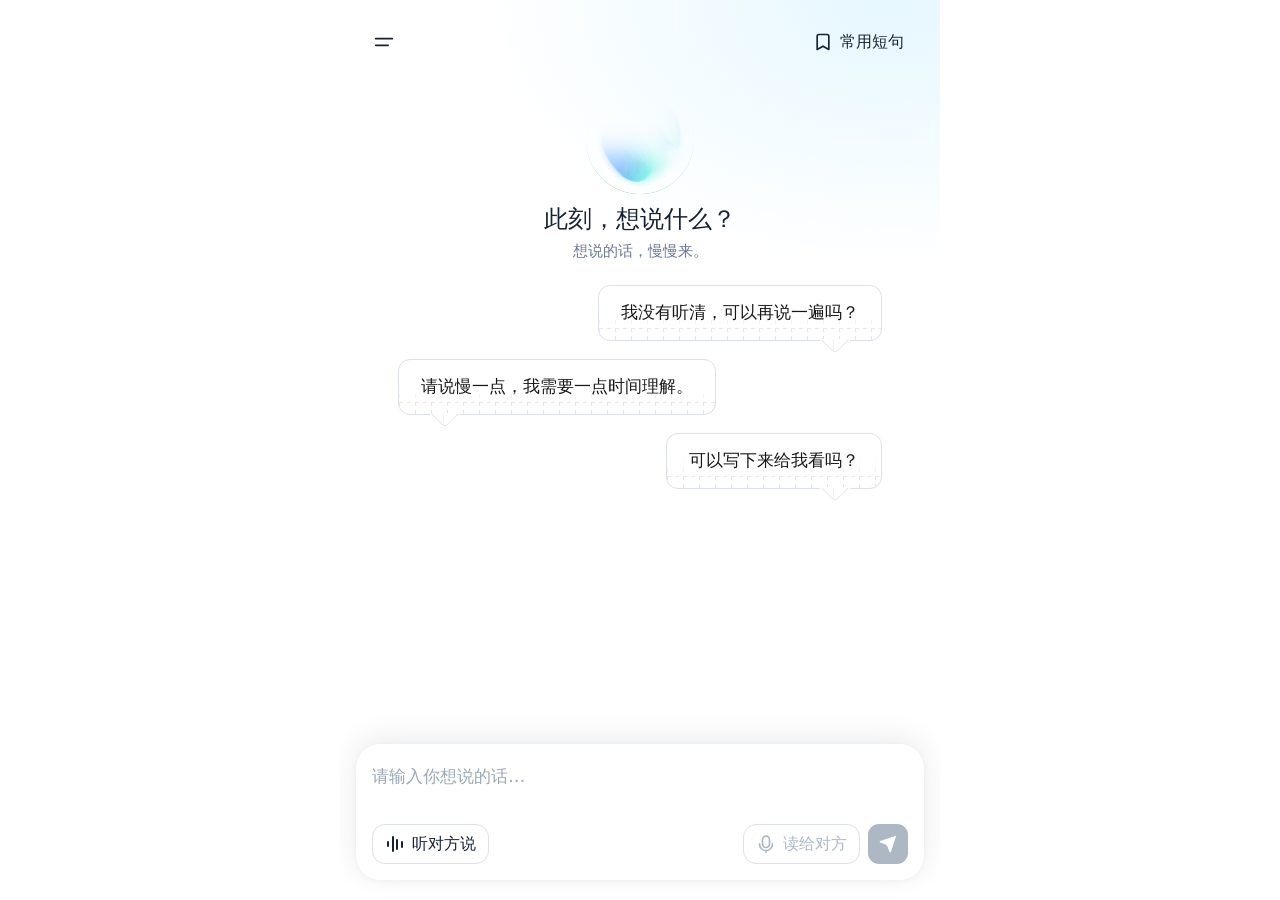
==== commit bae125be: "Publish signed in-app updates and mobile layout fixes" ====
--- a/index.html
+++ b/index.html
@@ -1,24 +1,28 @@
 <!doctype html>
 <html lang="zh-CN">
-<head><meta charset="UTF-8"><meta name="viewport" content="width=device-width, initial-scale=1, viewport-fit=cover"><meta name="theme-color" content="#ffffff"><title>想说｜让每一句话都有回应</title><link rel="manifest" href="./manifest.webmanifest"><link rel="icon" type="image/svg+xml" href="./icons/xiangshuo.svg"><link rel="apple-touch-icon" href="./icons/apple-touch-icon.png">  <script type="module" crossorigin src="./assets/home-BhPC6F7k.js"></script>
+<head><meta name="app-web-version" content="1790671927309"><meta charset="UTF-8"><meta name="viewport" content="width=device-width, initial-scale=1, viewport-fit=cover"><meta name="theme-color" content="#ffffff"><title>想说｜让每一句话都有回应</title><link rel="manifest" href="./manifest.webmanifest"><link rel="icon" type="image/svg+xml" href="./icons/xiangshuo.svg"><link rel="apple-touch-icon" href="./icons/apple-touch-icon.png">  <script type="module" crossorigin src="./assets/home-C1yE4Ta5.js"></script>
   <link rel="modulepreload" crossorigin href="./assets/font-settings-Cnw3QPJt.js">
   <link rel="stylesheet" crossorigin href="./assets/font-settings-CnqZbvX2.css">
-  <link rel="stylesheet" crossorigin href="./assets/home-DuzGMdBE.css">
+  <link rel="stylesheet" crossorigin href="./assets/home-DBavxnC2.css">
 </head>
 <body>
 <main class="shell">
-<header><button id="openMenu" class="top-action" aria-haspopup="dialog" aria-controls="sidebar" aria-expanded="false"><svg width="22" height="22" viewBox="0 0 24 24" fill="none" stroke="currentColor" stroke-width="1.8" stroke-linecap="round" aria-hidden="true"><path d="M4 7h16M4 13h10"/></svg><span>我的</span></button><button id="openSettings" class="top-action" aria-haspopup="dialog" aria-controls="settings"><svg width="22" height="22" viewBox="0 0 24 24" fill="none" stroke="currentColor" stroke-width="1.8" stroke-linecap="round" aria-hidden="true"><path d="M3 7h8m6 0h4M3 17h3m6 0h9"/><circle cx="14" cy="7" r="3"/><circle cx="9" cy="17" r="3"/></svg><span>设置</span></button></header>
+<header><button id="openMenu" class="top-action" aria-haspopup="dialog" aria-controls="sidebar" aria-expanded="false"><svg width="22" height="22" viewBox="0 0 24 24" fill="none" stroke="currentColor" stroke-width="1.8" stroke-linecap="round" aria-hidden="true"><path d="M2 8h20M2 16h15"/></svg><span>设置</span></button><button id="openLibrary" class="top-action" aria-haspopup="dialog" aria-controls="libraryPanel" aria-expanded="false"><svg width="22" height="22" viewBox="0 0 24 24" fill="none" stroke="currentColor" stroke-width="1.8" stroke-linecap="round" stroke-linejoin="round" aria-hidden="true"><path d="M19 21l-7-4-7 4V5a2 2 0 0 1 2-2h10a2 2 0 0 1 2 2z"/></svg><span>常用短句</span></button></header>
 <section id="communication">
-<div class="presence"><div class="orb" aria-hidden="true"></div><h1>此刻，想说什么？</h1></div>
-<section class="home-replies" aria-label="常用回应"><div id="quick"></div></section>
+<div class="presence"><div class="orb" aria-hidden="true"></div></div>
+<section class="home-replies" aria-label="常用回应"><h1>此刻，想说什么？</h1><p class="home-subtitle">想说的话，慢慢来。</p><div id="quick"></div></section>
 </section>
 <p id="notice" role="status" aria-live="polite"></p>
-<div class="input-dock"><form id="draftForm" class="composer" aria-label="沟通输入"><label class="sr-only" for="draft">想说的话</label><input id="draft" type="text" lang="zh-CN" inputmode="text" maxlength="500" enterkeyhint="send" autocomplete="off" placeholder="输入想说的话…"><button type="button" id="voiceEntry" aria-haspopup="dialog" aria-controls="voicePanel"><svg class="mic-icon" viewBox="0 0 24 24" width="22" height="22" fill="none" stroke="currentColor" stroke-width="2.3" stroke-linecap="round" stroke-linejoin="round" aria-hidden="true" focusable="false"><path d="M12 16.2a4.2 4.2 0 0 0 4.2-4.2V6.7a4.2 4.2 0 0 0-8.4 0V12a4.2 4.2 0 0 0 4.2 4.2Z"/><path d="M4.2 11.8v.4a7.8 7.8 0 0 0 15.6 0v-.4M12 20v2.2"/></svg><span>听对方</span></button></form></div>
+<div class="input-dock"><form id="draftForm" class="composer" aria-label="沟通输入"><label class="sr-only" for="draft">想说的话</label><textarea id="draft" lang="zh-CN" rows="1" maxlength="500" autocomplete="off" placeholder="请输入你想说的话…"></textarea><div class="composer-actions"><button type="button" id="voiceEntry" aria-haspopup="dialog" aria-controls="voicePanel" title="听对方说"><span class="sound-bars" aria-hidden="true"><i></i><i></i><i></i><i></i></span><span>听对方说</span></button><button type="button" id="speakDraft" class="speak-action" aria-label="读给对方并展示文字" title="读给对方并展示文字" disabled><svg class="mic-icon" viewBox="0 0 24 24" width="24" height="24" fill="none" stroke="currentColor" stroke-width="2.1" stroke-linecap="round" stroke-linejoin="round" aria-hidden="true" focusable="false"><path d="M12 16.2a4.2 4.2 0 0 0 4.2-4.2V6.7a4.2 4.2 0 0 0-8.4 0V12a4.2 4.2 0 0 0 4.2 4.2Z"/><path d="M4.2 11.8v.4a7.8 7.8 0 0 0 15.6 0v-.4M12 20v2.2"/></svg><span>读给对方</span></button><button type="submit" id="showDraft" aria-label="仅展示输入的文字" title="仅展示输入的文字" disabled><svg class="send-plane" viewBox="0 0 24 24" width="24" height="24" fill="none" aria-hidden="true" focusable="false"><path d="M21.8 2.2 2.7 8.4a1 1 0 0 0-.05 1.88l8.06 2.98 2.98 8.06a1 1 0 0 0 1.88-.05L21.8 2.2Z" fill="currentColor"/><path d="M20.7 3.3 10.8 13.2" stroke="#fff" stroke-width="1.5" stroke-linecap="round"/></svg></button></div></form></div>
 </main>
-<dialog id="sidebar" aria-labelledby="menuTitle"><div class="heading"><h2 id="menuTitle">我的</h2></div><nav id="myMenu" aria-label="我的"><button id="openHelp"><span class="menu-label"><svg class="menu-icon" width="22" height="22" viewBox="0 0 24 24" fill="none" stroke="currentColor" stroke-width="1.8" stroke-linecap="round" stroke-linejoin="round" aria-hidden="true" focusable="false"><circle cx="12" cy="12" r="9"/><path d="M9.5 9a2.5 2.5 0 0 1 5 .3c0 1.7-2.5 2-2.5 3.7"/><path d="M12 16h.01"/></svg><span>使用帮助</span></span><span aria-hidden="true">›</span></button><button id="openAbout"><span class="menu-label"><svg class="menu-icon" width="22" height="22" viewBox="0 0 24 24" fill="none" stroke="currentColor" stroke-width="1.8" stroke-linecap="round" stroke-linejoin="round" aria-hidden="true" focusable="false"><circle cx="12" cy="12" r="9"/><path d="M12 11v6M12 7h.01"/></svg><span>关于想说</span></span><span aria-hidden="true">›</span></button></nav><section id="myDetail" hidden><button id="backMy">‹ 返回我的</button><div id="helpContent" hidden><h3 tabindex="-1" id="helpTitle">使用帮助</h3><h4>输入并展示</h4><p>点击底部输入框，使用手机系统输入法选字（包括拼音九键），电脑也可以用实体键盘输入。确认文字后点输入法上的“发送”或“完成”展示给对方；点击展示页空白处返回。</p><h4>点选常用回应</h4><p>主页短句点击即可展示。右上角设置可管理回应库、调整字体大小。</p><h4>听对方说话</h4><p>先征得对方同意，再点击“听对方”并允许麦克风权限。开始收音后声波会动；点击底部按钮暂停，再次点击可继续。点击面板外空白，确认停止收音后收起。</p><p>字幕可能出错，重要信息请与对方确认。识别是否可用取决于浏览器、麦克风权限和网络。</p></div><div id="aboutContent" hidden><h3 tabindex="-1" id="aboutTitle">关于想说</h3><p>想说，希望让面对面的交流更容易。</p><p>通过文字输入、常用回应和语音字幕，帮助你表达想法、理解对方。</p><h4>当前版本</h4><p>这是移动端 Web Demo，无需注册。自定义回应和字体选择保存在当前浏览器，清除浏览器数据可能使它们丢失。</p><p>语音识别可能由浏览器联网处理音频。本作品不能保证识别准确性，也未接入真实电话或微信通话。</p></div></section></dialog>
-<dialog id="settings" class="flow-sheet" aria-labelledby="settingsTitle" aria-describedby="settingsDescription"><div class="sheet-grip" aria-hidden="true"></div><div class="heading"><div><h2 id="settingsTitle">常用设置</h2><p id="settingsDescription" class="hint">管理常用回应与文字显示。</p></div></div><button id="manageReplies" class="setting-row"><span class="menu-label"><svg class="menu-icon" width="22" height="22" viewBox="0 0 24 24" fill="none" stroke="currentColor" stroke-width="1.8" stroke-linecap="round" stroke-linejoin="round" aria-hidden="true" focusable="false"><path d="M20 11.5a7.5 7.5 0 0 1-7.5 7.5H5l-3 3V9a7 7 0 0 1 7-7h4a7 7 0 0 1 7 7Z"/><path d="M7 8h8M7 12h5"/></svg><span>管理回应库</span></span><span aria-hidden="true">›</span></button><button id="openFontSettings" class="setting-row" aria-haspopup="dialog" aria-controls="fontPanel"><span class="menu-label"><svg class="menu-icon" width="22" height="22" viewBox="0 0 24 24" fill="none" stroke="currentColor" stroke-width="1.8" stroke-linecap="round" stroke-linejoin="round" aria-hidden="true" focusable="false"><path d="M3 18 8 5l5 13M5 13h6M15 10h6M18 10v8"/></svg><span>字体显示</span></span><span><span id="fontSummary">标准</span> ›</span></button></dialog>
+<dialog id="sidebar" aria-labelledby="menuTitle"><div class="heading"><h2 id="menuTitle">设置</h2></div>
+<nav id="myMenu" aria-label="设置">
+<button id="openFontSettings" aria-haspopup="dialog" aria-controls="fontPanel"><span class="menu-label"><svg class="menu-icon" width="22" height="22" viewBox="0 0 24 24" fill="none" stroke="currentColor" stroke-width="1.8" stroke-linecap="round" stroke-linejoin="round" aria-hidden="true" focusable="false"><path d="M3 18 8 5l5 13M5 13h6M15 10h6M18 10v8"/></svg><span>字体显示</span></span><span><span id="fontSummary">标准</span> ›</span></button>
+<button id="openHelp"><span class="menu-label"><svg class="menu-icon" width="22" height="22" viewBox="0 0 24 24" fill="none" stroke="currentColor" stroke-width="1.8" stroke-linecap="round" stroke-linejoin="round" aria-hidden="true" focusable="false"><circle cx="12" cy="12" r="9"/><path d="M9.5 9a2.5 2.5 0 0 1 5 .3c0 1.7-2.5 2-2.5 3.7"/><path d="M12 16h.01"/></svg><span>使用帮助</span></span><span aria-hidden="true">›</span></button>
+<button id="openAbout"><span class="menu-label"><svg class="menu-icon" width="22" height="22" viewBox="0 0 24 24" fill="none" stroke="currentColor" stroke-width="1.8" stroke-linecap="round" stroke-linejoin="round" aria-hidden="true" focusable="false"><circle cx="12" cy="12" r="9"/><path d="M12 11v6M12 7h.01"/></svg><span>关于想说</span></span><span aria-hidden="true">›</span></button></nav>
+<section id="myDetail" hidden><button id="backMy">‹ 返回设置</button><div id="helpContent" hidden><h3 tabindex="-1" id="helpTitle">使用帮助</h3><h4>输入并展示</h4><p>点击底部输入框，使用手机系统输入法选字（包括拼音九键），电脑也可以用实体键盘输入。确认文字后点输入法上的“发送”或“完成”展示给对方；点击展示页空白处返回。</p><h4>点选常用回应</h4><p>主页短句点击即可展示。右上角“常用短句”可管理短句，左上角设置可调整字体大小。</p><h4>听对方说话</h4><p>先征得对方同意，再点击“听对方”并允许麦克风权限。开始收音后声波会动；点击底部按钮暂停，再次点击可继续。点击面板外空白，确认停止收音后收起。</p><p>字幕可能出错，重要信息请与对方确认。识别是否可用取决于设备的语音服务、麦克风权限和网络。</p></div><div id="aboutContent" hidden><h3 tabindex="-1" id="aboutTitle">关于想说</h3><p>想说，希望让面对面的交流更容易。</p><p>通过文字输入、常用回应和语音字幕，帮助你表达想法、理解对方。</p><h4>当前版本</h4><p>这是移动端测试版，无需注册。自定义回应和字体选择保存在当前设备，清除应用或浏览器数据可能使它们丢失。</p><p>语音识别可能由系统或浏览器联网处理音频。本作品不能保证识别准确性，也未接入真实电话或微信通话。</p></div></section></dialog>
 <dialog id="fontPanel" class="flow-sheet" aria-labelledby="fontTitle"><div class="sheet-grip" aria-hidden="true"></div><div class="heading"><h2 id="fontTitle">字体显示</h2><button id="backFontSettings">返回设置</button></div><p class="hint">调整所有页面的文字大小，立即生效。</p><label for="fontSize">字体大小：<output id="fontValue" for="fontSize">标准</output></label><input id="fontSize" type="range" min="0" max="3" step="1" value="0"><div class="font-preview"><h2>此刻，想说什么？</h2><p>我没有听清，可以再说一遍吗？</p></div><button id="resetFontSize">恢复默认</button><p id="fontSaveStatus" class="hint" role="status"></p></dialog>
-<dialog id="libraryPanel" class="flow-sheet" aria-labelledby="libraryTitle"><div class="sheet-grip" aria-hidden="true"></div><div class="heading"><button id="backSettings">返回设置</button><h2 id="libraryTitle">回应库</h2></div><p class="hint">内置短句始终可用。自定义内容仅保存在此浏览器。</p><button id="addReply" class="primary">＋ 新增回应</button><div id="saved"></div></dialog>
-<dialog id="voicePanel" class="flow-sheet" aria-labelledby="voiceTitle"><div class="sheet-grip" aria-hidden="true"></div><div class="heading"><h2 id="voiceTitle">听对方</h2></div><p id="speechStatus" role="status">未开启收音</p><div id="networkEmpty" class="voice-empty" role="status" hidden><svg viewBox="0 0 48 48" width="48" height="48" fill="none" stroke="currentColor" stroke-width="2" stroke-linecap="round" stroke-linejoin="round" aria-hidden="true"><path d="M7 17a27 27 0 0 1 34 0M13 24a18 18 0 0 1 8-4M35 24a18 18 0 0 0-6-4M20 30a8 8 0 0 1 8 0"/><circle cx="24" cy="37" r="2" fill="currentColor" stroke="none"/><path d="M7 7l34 34"/></svg><span>网络异常</span></div><div id="transcript" role="log" tabindex="0" aria-label="识别字幕"></div><div class="listen-footer"><button id="startSpeech" data-mode="paused"><span class="sound-bars" aria-hidden="true"><i></i><i></i><i></i><i></i></span><span id="listenLabel">开始倾听</span></button></div></dialog>
+<dialog id="libraryPanel" class="flow-sheet" aria-labelledby="libraryTitle"><div class="sheet-grip" aria-hidden="true"></div><div class="heading"><h2 id="libraryTitle">常用短句</h2><button id="closeLibrary" class="sheet-close" type="button" aria-label="关闭常用短句">×</button></div><p class="hint">内置短句始终可用。自定义内容仅保存在此浏览器。</p><button id="addReply" class="primary">＋ 新增回应</button><div id="saved"></div></dialog>
+<dialog id="voicePanel" class="flow-sheet" aria-labelledby="voiceTitle"><div class="sheet-grip" aria-hidden="true"></div><div class="heading"><h2 id="voiceTitle">听对方说</h2><button id="closeVoicePanel" class="sheet-close" type="button" aria-label="关闭听对方说">×</button></div><p id="speechStatus" role="status">未开启收音</p><div id="networkEmpty" class="voice-empty" role="status" hidden><svg viewBox="0 0 48 48" width="48" height="48" fill="none" stroke="currentColor" stroke-width="2" stroke-linecap="round" stroke-linejoin="round" aria-hidden="true"><path d="M7 17a27 27 0 0 1 34 0M13 24a18 18 0 0 1 8-4M35 24a18 18 0 0 0-6-4M20 30a8 8 0 0 1 8 0"/><circle cx="24" cy="37" r="2" fill="currentColor" stroke="none"/><path d="M7 7l34 34"/></svg><span>网络异常</span></div><div id="transcript" role="log" tabindex="0" aria-label="识别字幕"></div><form id="voiceReplyForm" class="voice-reply" aria-label="回应对方"><label class="sr-only" for="voiceReply">回应对方</label><textarea id="voiceReply" lang="zh-CN" rows="1" maxlength="500" autocomplete="off" placeholder="输入你想说的话…" required></textarea><div class="voice-reply-actions"><button id="startSpeech" type="button" data-mode="paused"><span class="sound-bars" aria-hidden="true"><i></i><i></i><i></i><i></i></span><span id="listenLabel">开始倾听</span></button><button id="voiceSpeak" class="voice-reply-send speak-action" type="button" aria-label="读给对方并展示文字" title="读给对方并展示文字" disabled><svg class="mic-icon" viewBox="0 0 24 24" width="24" height="24" fill="none" stroke="currentColor" stroke-width="2.1" stroke-linecap="round" stroke-linejoin="round" aria-hidden="true" focusable="false"><path d="M12 16.2a4.2 4.2 0 0 0 4.2-4.2V6.7a4.2 4.2 0 0 0-8.4 0V12a4.2 4.2 0 0 0 4.2 4.2Z"/><path d="M4.2 11.8v.4a7.8 7.8 0 0 0 15.6 0v-.4M12 20v2.2"/></svg><span>读给对方</span></button><button id="voiceSend" class="voice-reply-send" type="submit" aria-label="仅展示输入的文字" title="仅展示输入的文字" disabled><svg class="send-plane" viewBox="0 0 24 24" width="24" height="24" fill="none" aria-hidden="true" focusable="false"><path d="M21.8 2.2 2.7 8.4a1 1 0 0 0-.05 1.88l8.06 2.98 2.98 8.06a1 1 0 0 0 1.88-.05L21.8 2.2Z" fill="currentColor"/><path d="M20.7 3.3 10.8 13.2" stroke="#fff" stroke-width="1.5" stroke-linecap="round"/></svg></button></div></form></dialog>
 <dialog id="card" aria-labelledby="cardText"><div class="card-top"><span>请向对方展示</span><button id="closeCard">返回</button></div><div class="card-body"><h2 id="cardText"></h2></div><p id="cardStatus" role="status"></p></dialog>
 <dialog id="editor" aria-labelledby="editTitle"><form id="editForm"><h2 id="editTitle">新增回应</h2><label for="editText">回应内容</label><textarea id="editText" rows="5" maxlength="500" required></textarea><p id="editError" role="alert"></p><div class="actions"><button type="button" id="cancelEdit">取消</button><button class="primary">保存</button></div></form></dialog></body></html>
--- a/assets/home-DBavxnC2.css
+++ b/assets/home-DBavxnC2.css
@@ -0,0 +1 @@
+:root{font-family:system-ui,Microsoft YaHei,sans-serif;color:#202124;background:#fff;font-synthesis:none;--muted:#6b6c74}*{box-sizing:border-box}body{margin:0}button,textarea{font:inherit}button{cursor:pointer;min-height:44px;padding:10px 16px;border:0;border-radius:24px;background:#f3f3f5;color:#252529}button:hover{background:#e9e9ef}button:disabled{opacity:.55;cursor:default}button:focus-visible,textarea:focus-visible,summary:focus-visible{outline:3px solid #777be5;outline-offset:3px}.sr-only{position:absolute;width:1px;height:1px;padding:0;overflow:hidden;clip-path:inset(50%);white-space:nowrap}.shell{max-width:600px;min-height:100dvh;margin:auto;padding:calc(18px + env(safe-area-inset-top)) 24px calc(16px + env(safe-area-inset-bottom));display:flex;flex-direction:column}header,.heading,.actions,.card-top{display:flex;align-items:center;justify-content:space-between;gap:12px}header{min-height:48px;flex-shrink:0}.brand{font-size:calc(var(--text-scale,1) * (19px));font-weight:650;letter-spacing:2px}nav{display:flex;gap:4px;padding:4px;background:#f8f8fa;border-radius:30px}nav button{background:transparent;font-size:calc(var(--text-scale,1) * (13px));min-height:40px;padding:8px 14px;color:var(--muted)}nav [aria-current]{background:#fff;color:#202124;box-shadow:0 2px 8px #20204008}#communication{flex:1;display:flex;flex-direction:column}.presence{flex:1;min-height:330px;display:flex;flex-direction:column;align-items:center;justify-content:center;padding:48px 0 40px;gap:32px}.orb{width:clamp(160px,47vw,240px);aspect-ratio:1;border-radius:50%;position:relative;overflow:hidden;background:radial-gradient(ellipse at 72% 95%,#edeaff 0%,transparent 55%),linear-gradient(165deg,#9182ff 5%,#8aabfa 42%,#d6dcff 78%,#f1edff);box-shadow:inset 0 0 22px #ffffff25}.orb:after{content:"";position:absolute;inset:40% -24% -15%;background:radial-gradient(ellipse at 65% 36%,#ffffffed 0%,#ffffff80 21%,transparent 48%),radial-gradient(ellipse at 22% 51%,#ffffffc9 0%,transparent 54%);filter:blur(13px);transform:rotate(-23deg)}h1{font-size:calc(var(--text-scale,1) * (27px));line-height:1.4;font-weight:550;margin:0}.presence h1{font-size:calc(var(--text-scale,1) * (15px));color:var(--muted);font-weight:400;letter-spacing:.5px}h2{font-size:calc(var(--text-scale,1) * (18px));margin:0 0 12px}.dock{display:flex;flex-wrap:wrap;gap:8px;align-items:flex-start;padding-top:12px}.dock details{flex:1;min-width:130px}.dock details[open]{flex-basis:100%;padding-bottom:12px;background:#f8f8fa;border-radius:22px}.dock summary{font-size:calc(var(--text-scale,1) * (13px));color:var(--muted);cursor:pointer;min-height:44px;display:flex;align-items:center;gap:8px;list-style:none;padding:0 12px}.dock summary::-webkit-details-marker{display:none}.dock summary:after{content:"+";font-size:calc(var(--text-scale,1) * (18px))}.dock details[open] summary:after{content:"−"}.dock details[open]>:not(summary){margin-left:16px;margin-right:16px}#quick{display:flex;gap:8px;flex-wrap:wrap}#quick button{background:#fff;font-size:calc(var(--text-scale,1) * (14px));border:1px solid #ededf0}.composer{display:flex;align-items:center;gap:8px;border-radius:30px;background:#f6f6f8;padding:7px 7px 7px 18px;margin-top:8px}textarea{width:100%;resize:vertical;min-height:110px;border:1px solid #dddde4;border-radius:16px;padding:14px;color:#202124;background:#fff;font-size:calc(var(--text-scale,1) * (16px));line-height:1.6}.composer textarea{flex:1;min-width:0;min-height:48px;max-height:140px;border:0;background:transparent;padding:12px 0;resize:none}.primary{background:#202124;color:#fff}.primary:hover{background:#38383d}.composer button{flex-shrink:0;min-height:48px;font-size:calc(var(--text-scale,1) * (14px));padding:12px 18px}.hint,.hero p{font-size:calc(var(--text-scale,1) * (12px));line-height:1.8;color:var(--muted)}.heading span{font-size:calc(var(--text-scale,1) * (12px));color:var(--muted)}.heading h2{margin:0}.captions #transcript{white-space:pre-wrap;overflow-wrap:anywhere;max-height:220px;overflow:auto;font-size:calc(var(--text-scale,1) * (19px));line-height:1.7}.actions{margin-top:12px;flex-wrap:wrap}.actions button{font-size:calc(var(--text-scale,1) * (14px))}#notice{color:#795034;font-size:calc(var(--text-scale,1) * (13px));margin:8px 12px 0}.hero{padding:44px 0 24px}#library{flex:1}.entry{padding:18px 0;border-bottom:1px solid #eeeef2}.entry>button{width:100%;text-align:left;overflow-wrap:anywhere;background:transparent;border-radius:12px;padding:8px 0;font-size:calc(var(--text-scale,1) * (17px))}.entry .actions{justify-content:flex-end}.entry .actions button{font-size:calc(var(--text-scale,1) * (12px))}.empty{font-size:calc(var(--text-scale,1) * (14px));color:var(--muted);line-height:1.8;margin-top:30px}label{display:block;margin:16px 0 12px}dialog{border:1px solid #f1f1f5;border-radius:28px;padding:24px;max-width:440px;width:calc(100% - 32px);max-height:90dvh;overflow:auto;color:#202124;background:#fff}dialog::backdrop{background:#20213055;-webkit-backdrop-filter:blur(8px);backdrop-filter:blur(8px)}#editError{color:#963e2f;min-height:20px}#card{position:fixed;inset:0;margin:0;width:100%;max-width:none;height:100dvh;max-height:none;border:0;border-radius:0;background:#fff;color:#202124;padding:calc(20px + env(safe-area-inset-top)) 24px calc(20px + env(safe-area-inset-bottom))}#card[open]{display:flex;flex-direction:column}.card-top{flex-shrink:0;font-size:calc(var(--text-scale,1) * (13px));color:var(--muted)}.card-body{flex:1;min-height:0;overflow:auto;display:grid;align-items:center}#cardText{font-size:calc(var(--text-scale,1) * (clamp(34px,8vw,72px)));line-height:1.5;font-weight:550;white-space:pre-wrap;overflow-wrap:anywhere;text-align:center;max-width:950px;margin:32px auto}#cardStatus{font-size:calc(var(--text-scale,1) * (12px));color:var(--muted);flex-shrink:0}body:has(dialog[open]){overflow:hidden}@media(max-height:650px){.presence{min-height:220px;padding:24px 0;gap:20px}.orb{width:140px}}.shell{padding-bottom:calc(112px + env(safe-area-inset-bottom))}.orb{isolation:isolate;background:linear-gradient(180deg,#fff,#f5fcf7 30%,#d8f0e1 57%,#80cda5 85%,#55b88b);box-shadow:inset 0 0 20px #fff5;animation:orb-breathe 4.5s ease-in-out infinite;pointer-events:none}.orb:before{content:"";position:absolute;inset:24% -24% -30%;background:radial-gradient(ellipse at 32% 72%,#269966ee 0%,#74c79caa 27%,transparent 58%),radial-gradient(ellipse at 77% 65%,#99dfb5 0%,transparent 54%);filter:blur(12px);animation:orb-diffuse 5s ease-in-out infinite alternate;animation-delay:-2s}.orb:after{content:"";position:absolute;inset:-28% -28% 10%;background:radial-gradient(ellipse at 35% 35%,#fff 0%,#fffffff2 27%,transparent 58%),radial-gradient(ellipse at 76% 48%,#ffffffed 0%,transparent 54%);filter:blur(13px);animation:orb-mist 6s ease-in-out infinite alternate;animation-delay:-3s}@keyframes orb-breathe{0%,to{transform:scale(1)}50%{transform:scale(1.055)}}@keyframes orb-diffuse{0%{transform:translate(-20%,9%) scale(.95)}to{transform:translate(20%,-15%) scale(1.16)}}@keyframes orb-mist{0%{transform:translate(-19%,-12%) scale(1)}to{transform:translate(18%,21%) scale(1.08)}}@media(prefers-reduced-motion:reduce){.orb,.orb:before,.orb:after{animation:none;transform:none}}header{justify-content:space-between}nav{background:transparent;padding:0}nav [aria-current]{display:block}.top-action{display:flex;align-items:center;justify-content:center;width:52px;height:52px;min-height:52px;padding:0;border-radius:50%;background:#fff;color:#111;box-shadow:0 2px 20px #20212404}.top-action:hover{background:#f5f5f7}.top-action svg{width:25px;height:25px;stroke-width:2.2}.top-action span{position:absolute;width:1px;height:1px;padding:0;overflow:hidden;clip-path:inset(50%);white-space:nowrap}#sidebar{position:fixed;inset:0 auto 0 max(0px,calc((100% - 600px)/2));margin:0;width:min(320px,85vw);height:100dvh;max-height:100dvh;border-radius:0 24px 24px 0;padding:calc(24px + env(safe-area-inset-top)) 20px calc(24px + env(safe-area-inset-bottom))}#sidebar::backdrop{inset:0 max(0px,calc((100% - 600px)/2));background:#20213033;-webkit-backdrop-filter:blur(4px);backdrop-filter:blur(4px)}#sidebar nav{display:flex;flex-direction:column;gap:8px;margin-top:32px}#sidebar nav button{text-align:left;padding:14px 18px;min-height:48px;font-size:calc(var(--text-scale,1) * (16px));border-radius:14px}#sidebar nav [aria-current]{background:#efeff7;color:#303044;box-shadow:none}#sidebar .heading h2,#settings .heading h2{margin:0}.composer{position:fixed;left:50%;transform:translate(-50%);bottom:0;width:min(600px,100%);z-index:5;margin:0;padding:12px 16px calc(12px + env(safe-area-inset-bottom));border-radius:0;background:#ffffffed;-webkit-backdrop-filter:blur(16px);backdrop-filter:blur(16px);border-top:1px solid #f0f0f3;gap:10px}.composer textarea{background:#f5f5f7;border-radius:25px;padding:12px 16px}.composer #voiceEntry{display:flex;flex-direction:column;align-items:center;justify-content:center;gap:3px;background:transparent;padding:4px 7px;min-width:48px;font-size:calc(var(--text-scale,1) * (11px))}.composer #voiceEntry[aria-expanded=true]{background:#efeffa;color:#5156a3}.composer #showDraft{padding:12px 14px}.dock .captions:not([open]){display:none}.dock .captions>summary{display:none}.dock .captions[open]{padding-top:20px}.dock .requests{flex-basis:100%}.presence:has(.captions[open]){align-items:stretch;justify-content:flex-start;padding:32px 0;gap:0;min-height:330px}.presence .captions:not([open]){display:none}.presence .captions>summary{display:none}.presence .captions{width:100%}.presence .captions .heading{flex-wrap:wrap}.presence .captions #transcript{font-size:calc(var(--text-scale,1) * (clamp(24px,5vw,32px)));max-height:45dvh;min-height:120px;line-height:1.7;margin:28px 0;overflow:auto}.presence .captions .hint{margin-top:20px}#quick{flex-direction:column}#settings{inset:auto 0 0;margin:0 auto;width:min(600px,100%);max-width:600px;height:65dvh;max-height:85dvh;border-radius:32px 32px 0 0;padding:0 24px calc(24px + env(safe-area-inset-bottom));border:1px solid #e8e8ed;box-shadow:0 -4px 24px #20212410;overscroll-behavior:contain}#settings::backdrop{background:#00000005;-webkit-backdrop-filter:none;backdrop-filter:none}#sheetHandle{display:flex;align-items:center;justify-content:center;width:100%;height:44px;background:#fff;padding:0;touch-action:none}#sheetHandle span{display:block;width:42px;height:5px;border-radius:8px;background:#aaa}#settings .heading{margin:8px 0 20px}#settings .entry{background:#f6f6f8;border:0;border-radius:18px;padding:14px 16px;margin:12px 0}#settings[open]{animation:sheet-rise .2s ease-out}@keyframes sheet-rise{0%{transform:translateY(40px);opacity:0}to{transform:translateY(0);opacity:1}}@media(prefers-reduced-motion:reduce){#settings[open]{animation:none}}#quick button{text-align:left;line-height:1.6}#card{inset:0;margin:0 auto;width:min(600px,100%);max-width:600px;overflow:hidden;container-type:inline-size}#cardText{width:100%;max-width:100%;font-size:calc(var(--text-scale,1) * (clamp(28px,7vw,42px)));font-size:calc(var(--text-scale,1) * (clamp(28px,8cqi,42px)));line-height:1.6;text-wrap:balance;margin:24px auto}#card .card-body{width:100%;min-width:0;scrollbar-gutter:stable both-edges}@media(max-width:360px){.composer{padding-left:10px;padding-right:10px;gap:6px}.composer #showDraft{padding:12px 10px}}[hidden]{display:none!important}.shell{height:100dvh;min-height:0;padding-bottom:0;overflow:hidden}header{flex-shrink:0}#communication{display:block;min-height:0;overflow:auto;padding-bottom:24px;flex:1}.presence{align-items:flex-start;justify-content:flex-start;min-height:0;padding:32px 0 26px;gap:24px}.presence .orb{width:108px;flex-shrink:0}.presence h1{font-size:calc(var(--text-scale,1) * (27px));color:#232d27;letter-spacing:0;font-weight:550}.home-replies h2{font-size:calc(var(--text-scale,1) * (14px));font-weight:500;color:#718078;margin-bottom:14px}#quick{display:grid;gap:10px}#quick button{padding:16px 18px;background:#f1f6f2;border:0;border-radius:16px;font-size:calc(var(--text-scale,1) * (17px));color:#243d30;line-height:1.65;text-align:left}.input-dock{flex-shrink:0;margin:0 -24px;background:#fff;padding-bottom:env(safe-area-inset-bottom)}.composer{position:static;transform:none;width:100%;padding:12px 20px;margin:0;gap:10px;border:0;border-top:1px solid #f1f2f1;border-radius:0;background:#fff}.composer input{flex:1;min-width:0;font:inherit;font-size:calc(var(--text-scale,1) * (16px));min-height:50px;padding:12px 16px;border:0;border-radius:25px;background:#f5f6f5;color:#202924}.composer #voiceEntry{flex-direction:row;background:#d9eddf;color:#205839;border-radius:25px;min-width:100px;min-height:50px;font-size:calc(var(--text-scale,1) * (15px));padding:12px 16px;gap:6px}input:focus-visible{outline:3px solid #7da78d;outline-offset:2px}#notice:empty{display:none}#notice{flex-shrink:0;margin:4px 0 8px}#sidebar nav a{padding:16px 18px;color:#293d31;text-decoration:none;font-size:calc(var(--text-scale,1) * (16px))}#sidebar nav small{display:block;font-size:calc(var(--text-scale,1) * (12px));color:#738078;margin-top:5px}dialog.flow-sheet{position:fixed;inset:auto 0 0;width:min(600px,100%);max-width:600px;margin:0 auto;height:72dvh;max-height:90dvh;padding:14px 24px calc(22px + env(safe-area-inset-bottom));border-radius:28px 28px 0 0;overflow:auto;background:#fff}.flow-sheet::backdrop{inset:0 max(0px,calc((100% - 600px)/2));background:#23382c25;-webkit-backdrop-filter:none;backdrop-filter:none}.sheet-grip{width:40px;height:5px;background:#b5bfb8;border-radius:6px;margin:0 auto 18px}.flow-sheet .heading h2{margin:0;font-size:calc(var(--text-scale,1) * (20px))}.setting-row{display:flex;justify-content:space-between;width:100%;text-align:left;background:#f2f6f3;padding:18px;margin-top:24px;border-radius:16px}.flow-sheet .hint{font-size:calc(var(--text-scale,1) * (12px));color:#66736b}.flow-sheet .entry{border:0;border-radius:14px;background:#f5f7f5;padding:14px}.flow-sheet .entry .actions{margin-top:8px}#settings{height:48dvh}#voicePanel[open]{display:flex;flex-direction:column;overflow:hidden}#voicePanel>.heading,#voicePanel>.hint,#speechStatus,.listen-footer,.sheet-grip{flex-shrink:0}#speechStatus{font-size:calc(var(--text-scale,1) * (13px));color:#366a49;margin:12px 0}#transcript{flex:1;min-height:0;overflow:auto;white-space:pre-wrap;overflow-wrap:anywhere;font-size:calc(var(--text-scale,1) * (24px));line-height:1.8;margin:10px 0 22px}.listen-footer{padding-top:12px;border-top:1px solid #eef2ef}#startSpeech{display:flex;align-items:center;justify-content:center;gap:12px;width:100%;min-height:56px;background:#d9eddf;color:#205839;font-size:calc(var(--text-scale,1) * (17px));border-radius:18px}.sound-bars{height:24px;display:flex;align-items:center;gap:4px}.sound-bars i{display:block;width:3px;height:8px;border-radius:4px;background:currentColor}.sound-bars i:nth-child(2){height:19px}.sound-bars i:nth-child(3){height:14px}.listening .sound-bars i{animation:listen-wave .9s ease-in-out infinite alternate}.listening .sound-bars i:nth-child(2){animation-delay:-.3s}.listening .sound-bars i:nth-child(3){animation-delay:-.6s}.listening .sound-bars i:nth-child(4){animation-delay:-.15s}@keyframes listen-wave{0%{transform:scaleY(.45)}to{transform:scaleY(1.3)}}@media(prefers-reduced-motion:reduce){.listening .sound-bars i{animation:none}}#homeKeyboard{background:#e7ece8;padding:4px 7px 10px}.keyboard-toolbar{display:flex;justify-content:space-between;align-items:center;font-size:calc(var(--text-scale,1) * (11px));color:#637467;padding:0 5px}.keyboard-toolbar button{background:transparent;min-height:34px;padding:4px 8px;font-size:calc(var(--text-scale,1) * (12px))}.key-row{display:flex;gap:5px;margin-top:6px}.key-row button{flex:1;min-width:0;padding:5px 0;min-height:40px;border-radius:6px;background:#fff;font-size:calc(var(--text-scale,1) * (16px));box-shadow:0 1px 1px #0002}.key-row .space{flex:4}.key-row .send-key{flex:2;background:#387651;color:#fff}.key-row button:active{background:#bed9c7}@media(max-height:650px){.presence{padding:16px 0;gap:14px}.presence .orb{width:70px}.presence h1{font-size:calc(var(--text-scale,1) * (23px))}.key-row button{min-height:32px}#voicePanel>.hint{font-size:calc(var(--text-scale,1) * (11px));line-height:1.5}}@media(max-width:360px){.composer{padding:10px 12px;gap:6px}.composer #voiceEntry{min-width:90px;padding:10px 12px}}.shell{--page-gutter: 24px}.shell>header{padding-inline:0}#quick button,#quick button:hover{background:#fff;color:#171717}#quick button:active{background:#f4f4f4}.input-dock{margin-inline:calc(16px - var(--page-gutter))}.composer{padding-inline:var(--page-gutter);border-top-color:#e5e5e5}.composer input{background:#f4f4f4;color:#171717}#speechStatus{color:#3d3d3d}#transcript{display:flex;flex-direction:column;align-items:flex-start;gap:12px}#transcript .transcript-bubble{flex:none;box-sizing:border-box;max-width:92%;margin:0;padding:12px 16px;border-radius:18px 18px 18px 6px;background:#f4f4f4;color:#171717;font:inherit;line-height:1.5;overflow-wrap:anywhere}#transcript .transcript-bubble.interim{color:#686868}.voice-empty{flex:1;min-height:0;display:flex;flex-direction:column;align-items:center;justify-content:center;gap:18px;color:#686868;font-size:calc(var(--text-scale,1) * 20px)}.voice-empty svg{color:#a3a3a3}.voice-empty[hidden],#speechStatus[hidden],#transcript[hidden]{display:none}.flow-sheet .hint{color:#686868}@media(max-width:360px){.composer{padding-inline:var(--page-gutter)}}:root{font-family:PingFang SC,-apple-system,BlinkMacSystemFont,system-ui,Microsoft YaHei,sans-serif;color-scheme:light;-webkit-text-size-adjust:100%;text-size-adjust:100%;--reply-tone-0: #c6e1ff;--reply-tone-1: #c8ecd5;--reply-tone-2: #ead4f7;--type-title: calc(24px * var(--text-scale, 1));--type-section: calc(22px * var(--text-scale, 1));--type-panel: calc(20px * var(--text-scale, 1));--type-body: calc(17px * var(--text-scale, 1));--type-reply: calc(13pt * var(--text-scale, 1));--type-home-body: calc(16px * var(--text-scale, 1));--type-subhead: calc(15px * var(--text-scale, 1));--type-footnote: calc(13px * var(--text-scale, 1));--type-caption: calc(24px * var(--text-scale, 1))}.presence h1,#fontPanel .font-preview h2{font-size:var(--type-title)}#quick button{font-size:var(--type-reply);font-weight:600;line-height:1.45;white-space:normal;overflow:visible;text-overflow:clip}dialog.flow-sheet .heading h2,#sidebar .heading h2,#editor #editTitle{font-size:var(--type-panel)}dialog button,#settings .setting-row,#sidebar #myMenu button,#sidebar #backMy,#fontPanel label,#fontPanel .font-preview p,#editor label,#editor #editText,#editor .actions button{font-size:var(--type-body)}#sidebar #myDetail h3{font-size:var(--type-section)}#sidebar #myDetail h4,#sidebar #myDetail p{font-size:var(--type-body)}#sidebar #myDetail p{line-height:1.5}.flow-sheet .hint,#sidebar nav small,#card #cardStatus,#notice{font-size:var(--type-footnote);line-height:1.4}#speechStatus,#card .card-top,#editor #editError,#saved .entry .actions button{font-size:var(--type-subhead)}#voicePanel #transcript{font-size:var(--type-caption);line-height:1.5}.keyboard-toolbar{font-size:var(--type-footnote)}.key-row button{font-size:var(--type-body)}body{background:#fff}.shell{background:radial-gradient(ellipse 88% 38% at 92% 0%,#e6f7ff 0%,#f2fbff 38%,transparent 78%),#fff}.input-dock,.composer{background:transparent}.top-action{border:0;box-shadow:none}.composer{border-top:0;gap:10px}.composer input{background:#fff;border:0;border-radius:999px;box-shadow:none}#communication{overflow-x:hidden;scrollbar-width:none}#communication::-webkit-scrollbar{display:none}.presence{align-items:center;padding-top:20px;padding-bottom:0}.home-replies{width:100%;padding:10px 18px 20px;border-radius:24px;background:transparent}.home-replies h1{margin:0;color:#172334;font-size:var(--type-title);line-height:1.3;font-weight:600;text-align:center}.home-subtitle{margin:5px 0 16px;color:#6c7894;font-size:var(--type-subhead);line-height:1.5;text-align:center}#quick{display:flex;flex-direction:column;flex-wrap:nowrap;align-items:stretch;width:100%;margin:0;padding:6px 16px 28px;gap:18px;overflow:visible}#quick button,#quick button:hover{--paper-line: #d7d7d7;--reply-outline: #dce1e8;position:relative;display:flex;align-items:center;flex:none;width:max-content;height:auto;min-height:56px;max-width:min(94%,420px);margin-right:0;padding:10px 22px;border:1px solid var(--reply-outline);border-radius:12px;background:transparent;box-shadow:none;color:#171717;line-height:1.5;text-align:left;white-space:normal;overflow:visible;text-overflow:clip;overflow-wrap:anywhere;transform:none}#quick button:nth-child(odd){align-self:flex-end}#quick button:nth-child(2n){align-self:flex-start}#quick button:nth-child(1){z-index:3}#quick button:nth-child(2){z-index:2}#quick button:nth-child(3){z-index:1}#quick button[data-reply-tone="0"],#card[data-reply-tone="0"]{--reply-color: var(--reply-tone-0)}#quick button[data-reply-tone="1"],#card[data-reply-tone="1"]{--reply-color: var(--reply-tone-1)}#quick button[data-reply-tone="2"],#card[data-reply-tone="2"]{--reply-color: var(--reply-tone-2)}#quick button .quick-text{position:relative;z-index:1;display:-webkit-box;-webkit-box-orient:vertical;-webkit-line-clamp:4;overflow:hidden;text-wrap:balance}#quick button .paper-grid{position:absolute;inset:auto 0 0;height:52%;overflow:hidden;border-radius:0 0 11px 11px;-webkit-mask-image:linear-gradient(to bottom,transparent,#000 70%);mask-image:linear-gradient(to bottom,transparent,#000 70%);opacity:.65;pointer-events:none}#quick button .paper-grid:before,#quick button .paper-grid:after{content:"";position:absolute;inset:0;pointer-events:none}#quick button .paper-grid:before{background:linear-gradient(to right,var(--paper-line) 50%,transparent 50%) 0 0 / 8px 1px repeat;-webkit-mask-image:repeating-linear-gradient(to bottom,#000 0 1px,transparent 1px 16px);mask-image:repeating-linear-gradient(to bottom,#000 0 1px,transparent 1px 16px)}#quick button .paper-grid:after{background:linear-gradient(to bottom,var(--paper-line) 50%,transparent 50%) 0 0 / 1px 8px repeat;-webkit-mask-image:repeating-linear-gradient(to right,#000 0 1px,transparent 1px 16px);mask-image:repeating-linear-gradient(to right,#000 0 1px,transparent 1px 16px)}#quick button:after{content:"";position:absolute;z-index:2;right:31px;bottom:-1px;width:30px;height:2px;background:#fff;pointer-events:none}#quick button:nth-child(2n):after{left:31px;right:auto}#quick button .paper-tail{position:absolute;z-index:3;right:36px;bottom:-10px;width:20px;height:20px;border-right:1px solid var(--reply-outline);border-bottom:1px solid var(--reply-outline);border-radius:0 0 5px;background:transparent;transform:rotate(45deg);pointer-events:none}#quick button:nth-child(2n) .paper-tail{left:36px;right:auto}#quick button:active{background:transparent;filter:brightness(.98)}#card{background:var(--reply-color, #fff)}.input-dock{position:relative;z-index:5;margin-bottom:20px;background:#fff;border-radius:24px;box-shadow:0 -6px 30px #1e2f4217,0 1px 5px #1e2f420d}.input-dock .composer{display:flex;flex-direction:column;align-items:stretch;gap:8px;width:100%;padding:16px;border:0;border-radius:inherit;background:transparent}.input-dock .composer #draft{flex:none;width:100%;min-height:44px;padding:4px 0;border:0;border-radius:0;background:transparent;box-shadow:none}.input-dock .composer #draft::placeholder{color:#9ba8b7}.input-dock .composer #draft:focus-visible{outline:none}#openMenu.top-action{width:var(--action-control-size);min-width:var(--action-control-size);height:var(--action-control-size);min-height:var(--action-control-size);background:transparent;color:var(--action-ink)}#openMenu.top-action svg{width:var(--action-icon-box);height:var(--action-icon-box);stroke-width:var(--action-icon-stroke)}#openLibrary.top-action{width:auto;min-width:0;height:var(--action-control-size);min-height:var(--action-control-size);padding:0 12px;gap:7px;border-radius:13px;background:transparent;color:var(--action-ink);font-size:var(--action-label-size);font-weight:var(--action-label-weight)}#openLibrary.top-action:hover{background:#eaf0f6}#openLibrary.top-action svg{width:var(--action-icon-box);height:var(--action-icon-box);stroke-width:var(--action-icon-stroke)}#openLibrary.top-action span{position:static;width:auto;height:auto;clip-path:none;overflow:visible}@media(max-width:360px){.input-dock .composer{padding-inline:16px}}#saved .library-section-title{margin:24px 0 10px;color:#687586;font-size:var(--type-subhead);font-weight:600}#saved .entry{margin-top:8px}#saved .empty{margin:8px 0 18px}#voicePanel #voiceReply{display:block;width:100%;padding:4px 0;border:0;border-radius:0;background:transparent;color:#172334;font:inherit;font-size:var(--type-reply)}#voicePanel #voiceReply:focus-visible{outline:none}#voicePanel #voiceReply::placeholder{color:#9ba8b7}.input-dock .composer #draft,#voicePanel #voiceReply{height:56px;min-height:56px;max-height:56px;resize:none;overflow-y:auto;line-height:1.5;font-weight:600;scrollbar-width:none}.input-dock .composer #draft::-webkit-scrollbar,#voicePanel #voiceReply::-webkit-scrollbar{display:none}.input-dock .composer #draft::placeholder,#voicePanel #voiceReply::placeholder{font-weight:400}.input-dock .composer #draft{font-size:var(--type-reply)}#voicePanel{inset:0;width:min(600px,100%);height:100dvh;max-height:100dvh;margin:0 auto;padding:calc(18px + env(safe-area-inset-top)) 24px calc(20px + env(safe-area-inset-bottom));border:0;border-radius:0;background:#fff;box-shadow:none}#voicePanel>.sheet-grip{display:none}#voicePanel>.heading{min-height:48px}#voicePanel .voice-reply{display:flex;flex:none;flex-direction:column;gap:8px;margin:0 -8px;padding:16px;border:0;border-radius:24px;background:#fff;box-shadow:0 -5px 28px #1e2f4217,0 1px 5px #1e2f420d}#voicePanel #transcript{margin-bottom:18px}.flow-sheet .heading .sheet-close{flex:none;display:grid;place-items:center;width:44px;min-width:44px;height:44px;min-height:44px;padding:0;border:0;border-radius:50%;background:transparent;color:#172334;font-size:27px;font-weight:300;line-height:1}.flow-sheet .heading .sheet-close:hover{background:#f2f5f7}#card .card-body{display:flex;align-items:center;justify-content:center}#cardText{display:-webkit-box;-webkit-box-orient:vertical;-webkit-line-clamp:2;overflow:hidden;white-space:pre-line}#quick button .paper-tail{overflow:hidden}#quick button .paper-tail:before{content:"";position:absolute;inset:0;clip-path:polygon(100% 0,100% 100%,0 100%);background-image:repeating-linear-gradient(45deg,transparent 0 11px,#d7d7d7 11px 12px,transparent 12px 16px),repeating-linear-gradient(135deg,transparent 0 11px,#d7d7d7 11px 12px,transparent 12px 16px);opacity:.35}:root{--action-control-size: 40px;--action-icon-box: 20px;--action-icon-art: 16px;--action-icon-stroke: 2px;--action-label-size: calc(12pt * var(--text-scale, 1));--action-label-weight: 400;--action-outline: #dce1e8;--action-ink: #172334;--action-muted: #aeb8c5;--action-send: #171717}:is(#draftForm,#voiceReplyForm) :is(.composer-actions,.voice-reply-actions){display:flex;flex-wrap:wrap;align-items:center;gap:8px;min-height:var(--action-control-size)}:is(#draftForm,#voiceReplyForm) :is(.composer-actions,.voice-reply-actions)>button{display:inline-flex;flex:none;align-items:center;justify-content:center;min-width:0;padding:0;border-radius:13px;box-shadow:none;white-space:nowrap;opacity:1}:is(#draftForm,#voiceReplyForm) :is(#voiceEntry,#startSpeech,#speakDraft,#voiceSpeak){width:auto;height:var(--action-control-size);min-height:var(--action-control-size);padding:0 12px;gap:7px;border:1px solid var(--action-outline);background:transparent;color:var(--action-ink);font-size:var(--action-label-size);font-weight:var(--action-label-weight)}:is(#draftForm,#voiceReplyForm) :is(#voiceEntry,#startSpeech,#speakDraft,#voiceSpeak):hover:not(:disabled){border-color:var(--action-outline);background:#f5f7f9;color:var(--action-ink)}:is(#draftForm,#voiceReplyForm) :is(#startSpeech,#speakDraft,#voiceSpeak):disabled{border-color:var(--action-outline);background:transparent;color:var(--action-muted)}#voiceReplyForm #startSpeech[data-mode=listening]:not(:disabled),#voiceReplyForm #startSpeech[data-mode=listening]:hover:not(:disabled){border-color:#171717;background:#171717;color:#fff}:is(#draftForm,#voiceReplyForm) :is(#speakDraft,#voiceSpeak){margin-left:auto}:is(#draftForm,#voiceReplyForm) :is(#voiceEntry,#startSpeech) .sound-bars{width:var(--action-icon-box);height:var(--action-icon-box);justify-content:center;gap:2.5px;overflow:hidden}:is(#draftForm,#voiceReplyForm) :is(#voiceEntry,#startSpeech) .sound-bars i{flex:none;width:2px;height:6px}:is(#draftForm,#voiceReplyForm) :is(#voiceEntry,#startSpeech) .sound-bars i:nth-child(2){height:var(--action-icon-art)}:is(#draftForm,#voiceReplyForm) :is(#voiceEntry,#startSpeech) .sound-bars i:nth-child(3){height:11px}:is(#draftForm,#voiceReplyForm) :is(#voiceEntry,#startSpeech) .sound-bars i:nth-child(4){height:7px}:is(#draftForm,#voiceReplyForm) :is(#speakDraft,#voiceSpeak) svg{width:var(--action-icon-box);height:var(--action-icon-box);stroke-width:var(--action-icon-stroke)}#draftForm #voiceEntry.listening .sound-bars i{animation:none;transform:none}#voiceReplyForm #startSpeech.listening .sound-bars i{animation:action-listen-wave .9s ease-in-out infinite alternate}@keyframes action-listen-wave{0%{transform:scaleY(.55)}to{transform:scaleY(1)}}@media(prefers-reduced-motion:reduce){#voiceReplyForm #startSpeech.listening .sound-bars i{animation:none}}:is(#draftForm,#voiceReplyForm) :is(#showDraft,#voiceSend){position:relative;isolation:isolate;width:var(--action-control-size);min-width:var(--action-control-size);height:var(--action-control-size);min-height:var(--action-control-size);border:0;background:transparent;color:#fff}:is(#draftForm,#voiceReplyForm) :is(#showDraft,#voiceSend):before{content:"";position:absolute;z-index:0;inset:0;border-radius:11px;background:var(--action-send);pointer-events:none}:is(#draftForm,#voiceReplyForm) :is(#showDraft,#voiceSend):disabled:before{background:var(--action-muted)}:is(#draftForm,#voiceReplyForm) :is(#showDraft,#voiceSend):hover:not(:disabled):before{background:#2b2b2b}:is(#draftForm,#voiceReplyForm) :is(#showDraft,#voiceSend):active:not(:disabled):before{background:#080808}:is(#draftForm,#voiceReplyForm) :is(#showDraft,#voiceSend) svg{position:relative;z-index:1;width:var(--action-icon-box);height:var(--action-icon-box)}@media(max-width:360px){:is(#draftForm,#voiceReplyForm) :is(#voiceEntry,#startSpeech,#speakDraft,#voiceSpeak){padding-inline:7px;gap:5px;font-size:14px}#voicePanel #listenLabel{min-width:0;overflow:hidden;text-overflow:ellipsis}}@media(max-width:480px){.shell{--page-gutter: 16px;padding-inline:var(--page-gutter)}#communication{display:flex;flex-direction:column;padding-bottom:16px}.presence{flex:none;margin-top:auto;padding-top:16px}.presence .orb{width:96px}.home-replies{flex:none;margin-bottom:auto;padding:10px 0 16px}#quick{padding:6px 0 24px;gap:16px}#quick button,#quick button:hover{padding-inline:16px}}
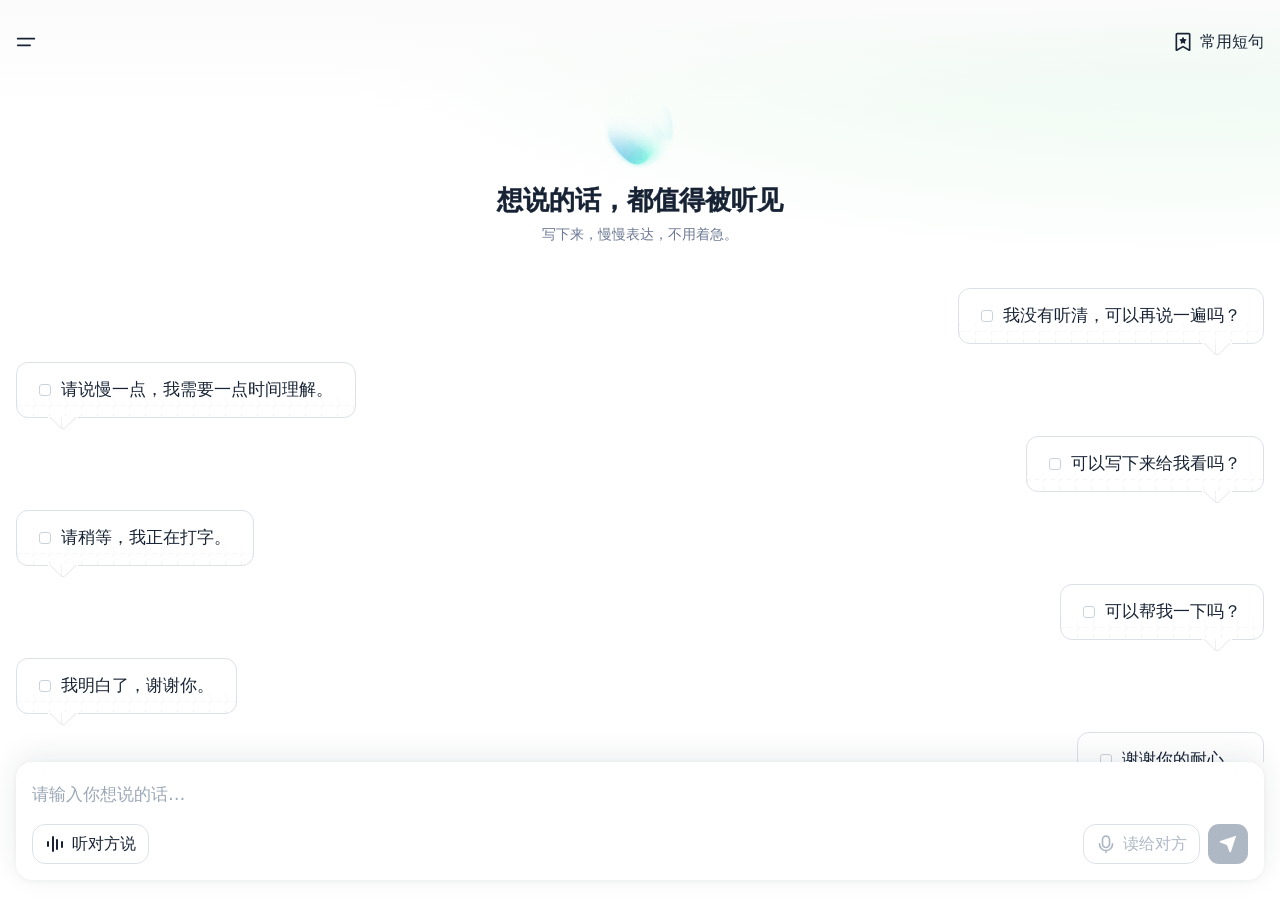
==== commit ea84e292: "Update production UI and remove portfolio fixtures" ====
--- a/index.html
+++ b/index.html
@@ -1,28 +1,29 @@
 <!doctype html>
 <html lang="zh-CN">
-<head><meta name="app-web-version" content="1790671927309"><meta charset="UTF-8"><meta name="viewport" content="width=device-width, initial-scale=1, viewport-fit=cover"><meta name="theme-color" content="#ffffff"><title>想说｜让每一句话都有回应</title><link rel="manifest" href="./manifest.webmanifest"><link rel="icon" type="image/svg+xml" href="./icons/xiangshuo.svg"><link rel="apple-touch-icon" href="./icons/apple-touch-icon.png">  <script type="module" crossorigin src="./assets/home-C1yE4Ta5.js"></script>
-  <link rel="modulepreload" crossorigin href="./assets/font-settings-Cnw3QPJt.js">
-  <link rel="stylesheet" crossorigin href="./assets/font-settings-CnqZbvX2.css">
-  <link rel="stylesheet" crossorigin href="./assets/home-DBavxnC2.css">
+<head><meta name="app-web-version" content="1791309087815"><meta charset="UTF-8"><meta name="viewport" content="width=device-width, initial-scale=1, viewport-fit=cover"><meta name="theme-color" content="#ffffff"><title>想说｜让每一句话都有回应</title><link rel="manifest" href="./manifest.webmanifest"><link rel="icon" type="image/png" href="./icons/icon-192.png"><link rel="apple-touch-icon" href="./icons/apple-touch-icon.png">  <script type="module" crossorigin src="./assets/home-BB8QM5QA.js"></script>
+  <link rel="modulepreload" crossorigin href="./assets/font-settings-CSUtlc9c.js">
+  <link rel="stylesheet" crossorigin href="./assets/font-settings-BSYRKLKe.css">
+  <link rel="stylesheet" crossorigin href="./assets/home-CYvP9CXX.css">
 </head>
 <body>
+<div id="phraseColors" popover="auto" role="dialog" aria-label="选择展示背景色"><div id="phraseColorOptions"></div><p id="phraseColorError" role="alert"></p></div>
 <main class="shell">
-<header><button id="openMenu" class="top-action" aria-haspopup="dialog" aria-controls="sidebar" aria-expanded="false"><svg width="22" height="22" viewBox="0 0 24 24" fill="none" stroke="currentColor" stroke-width="1.8" stroke-linecap="round" aria-hidden="true"><path d="M2 8h20M2 16h15"/></svg><span>设置</span></button><button id="openLibrary" class="top-action" aria-haspopup="dialog" aria-controls="libraryPanel" aria-expanded="false"><svg width="22" height="22" viewBox="0 0 24 24" fill="none" stroke="currentColor" stroke-width="1.8" stroke-linecap="round" stroke-linejoin="round" aria-hidden="true"><path d="M19 21l-7-4-7 4V5a2 2 0 0 1 2-2h10a2 2 0 0 1 2 2z"/></svg><span>常用短句</span></button></header>
+<header><button id="openMenu" class="top-action" aria-haspopup="dialog" aria-controls="sidebar" aria-expanded="false"><svg width="22" height="22" viewBox="0 0 24 24" fill="none" stroke="currentColor" stroke-width="1.8" stroke-linecap="round" aria-hidden="true"><path d="M2 8h20M2 16h15"/></svg><span>设置</span></button><button id="openLibrary" class="top-action" aria-haspopup="dialog" aria-controls="libraryPanel" aria-expanded="false"><i class="bookmark-star-icon" aria-hidden="true"></i><span>常用短句</span></button></header>
 <section id="communication">
 <div class="presence"><div class="orb" aria-hidden="true"></div></div>
-<section class="home-replies" aria-label="常用回应"><h1>此刻，想说什么？</h1><p class="home-subtitle">想说的话，慢慢来。</p><div id="quick"></div></section>
+<section class="home-replies" aria-label="常用回应"><h1>想说的话，都值得被听见</h1><p class="home-subtitle">写下来，慢慢表达，不用着急。</p><div id="quick"></div></section>
 </section>
 <p id="notice" role="status" aria-live="polite"></p>
-<div class="input-dock"><form id="draftForm" class="composer" aria-label="沟通输入"><label class="sr-only" for="draft">想说的话</label><textarea id="draft" lang="zh-CN" rows="1" maxlength="500" autocomplete="off" placeholder="请输入你想说的话…"></textarea><div class="composer-actions"><button type="button" id="voiceEntry" aria-haspopup="dialog" aria-controls="voicePanel" title="听对方说"><span class="sound-bars" aria-hidden="true"><i></i><i></i><i></i><i></i></span><span>听对方说</span></button><button type="button" id="speakDraft" class="speak-action" aria-label="读给对方并展示文字" title="读给对方并展示文字" disabled><svg class="mic-icon" viewBox="0 0 24 24" width="24" height="24" fill="none" stroke="currentColor" stroke-width="2.1" stroke-linecap="round" stroke-linejoin="round" aria-hidden="true" focusable="false"><path d="M12 16.2a4.2 4.2 0 0 0 4.2-4.2V6.7a4.2 4.2 0 0 0-8.4 0V12a4.2 4.2 0 0 0 4.2 4.2Z"/><path d="M4.2 11.8v.4a7.8 7.8 0 0 0 15.6 0v-.4M12 20v2.2"/></svg><span>读给对方</span></button><button type="submit" id="showDraft" aria-label="仅展示输入的文字" title="仅展示输入的文字" disabled><svg class="send-plane" viewBox="0 0 24 24" width="24" height="24" fill="none" aria-hidden="true" focusable="false"><path d="M21.8 2.2 2.7 8.4a1 1 0 0 0-.05 1.88l8.06 2.98 2.98 8.06a1 1 0 0 0 1.88-.05L21.8 2.2Z" fill="currentColor"/><path d="M20.7 3.3 10.8 13.2" stroke="#fff" stroke-width="1.5" stroke-linecap="round"/></svg></button></div></form></div>
+<div class="input-dock"><form id="draftForm" class="composer" aria-label="沟通输入"><label class="sr-only" for="draft">想说的话</label><textarea id="draft" lang="zh-CN" rows="1" maxlength="500" autocomplete="off" placeholder="请输入你想说的话…"></textarea><div class="composer-actions"><button type="button" id="voiceEntry" aria-haspopup="dialog" aria-controls="voicePanel" title="听对方说"><span class="sound-bars" aria-hidden="true"><i></i><i></i><i></i><i></i></span><span>听对方说</span></button><button type="button" id="speakDraft" class="speak-action" aria-label="读给对方并展示文字" title="读给对方并展示文字" disabled><svg class="mic-icon" viewBox="0 0 24 24" width="24" height="24" fill="none" stroke="currentColor" stroke-width="2.1" stroke-linecap="round" stroke-linejoin="round" aria-hidden="true" focusable="false"><path d="M12 16.2a4.2 4.2 0 0 0 4.2-4.2V6.7a4.2 4.2 0 0 0-8.4 0V12a4.2 4.2 0 0 0 4.2 4.2Z"/><path d="M4.2 11.8v.4a7.8 7.8 0 0 0 15.6 0v-.4M12 20v2.2"/></svg><span>读给对方</span></button><button type="submit" id="showDraft" aria-label="仅展示输入的文字" title="仅展示输入的文字" disabled><svg class="send-plane" viewBox="0 0 24 24" width="24" height="24" fill="none" aria-hidden="true" focusable="false"><path d="M21.8 2.2 2.7 8.4a1 1 0 0 0-.05 1.88l8.06 2.98 2.98 8.06a1 1 0 0 0 1.88-.05L21.8 2.2Z" fill="currentColor"/></svg></button></div></form></div>
 </main>
-<dialog id="sidebar" aria-labelledby="menuTitle"><div class="heading"><h2 id="menuTitle">设置</h2></div>
+<dialog id="sidebar" aria-labelledby="menuTitle"><div class="sheet-grip" aria-hidden="true"></div><div class="settings-topbar"><div class="settings-profile"><span class="settings-avatar" aria-hidden="true"><svg viewBox="0 0 24 24" fill="none" stroke="currentColor" stroke-width="1.6" stroke-linecap="round"><path d="M12 20v-8" stroke="#63846a"/><path d="M12 14C6 14 4 10 5 6c5 0 8 3 7 8Z" fill="#a9c99a" stroke="#789c70"/><path d="M12 11c0-5 3-7 7-7 1 4-2 8-7 7Z" fill="#7eaa80" stroke="#63846a"/></svg></span><span>访客001</span></div><div class="theme-switch"><button id="themeToggle" type="button" aria-label="浅色模式，点击切换为深色模式"><svg id="themeSun" viewBox="0 0 24 24" fill="none" stroke="currentColor" stroke-width="1.7" stroke-linecap="round" aria-hidden="true"><circle cx="12" cy="12" r="4"/><path d="M12 2v2m0 16v2M2 12h2m16 0h2M5 5l1.5 1.5m11 11L19 19M5 19l1.5-1.5m11-11L19 5"/></svg><svg id="themeMoon" viewBox="0 0 24 24" fill="none" stroke="currentColor" stroke-width="1.7" stroke-linecap="round" stroke-linejoin="round" aria-hidden="true" hidden><path d="M20 15A9 9 0 0 1 9 4a9 9 0 1 0 11 11Z"/></svg><span id="themeLabel">浅色</span></button></div></div><section id="voiceCarousel" class="voice-carousel" aria-label="声音选择"><div class="heading"><h2 id="menuTitle" aria-live="polite">声音</h2></div><button id="cycleReadingStyle" class="settings-intro" type="button" title="点击切换说话风格">自然交流</button><button id="previewReading" class="primary" type="button">试听声音</button><div id="voiceDots" class="voice-dots" role="group" aria-label="切换声音"></div></section><section id="readingPanel" class="voice-details" aria-label="朗读状态" hidden><select id="readingVoice" aria-label="声音" hidden></select><select id="readingStyle" aria-label="说话风格" hidden></select><p id="readingVoiceHint" class="hint"></p><p id="readingCloudStatus" class="hint" role="status"></p><button id="resetReading" type="button">恢复默认</button><p id="readingPreviewStatus" class="hint" role="status"></p><p id="readingSaveStatus" class="hint" role="status"></p></section>
 <nav id="myMenu" aria-label="设置">
-<button id="openFontSettings" aria-haspopup="dialog" aria-controls="fontPanel"><span class="menu-label"><svg class="menu-icon" width="22" height="22" viewBox="0 0 24 24" fill="none" stroke="currentColor" stroke-width="1.8" stroke-linecap="round" stroke-linejoin="round" aria-hidden="true" focusable="false"><path d="M3 18 8 5l5 13M5 13h6M15 10h6M18 10v8"/></svg><span>字体显示</span></span><span><span id="fontSummary">标准</span> ›</span></button>
-<button id="openHelp"><span class="menu-label"><svg class="menu-icon" width="22" height="22" viewBox="0 0 24 24" fill="none" stroke="currentColor" stroke-width="1.8" stroke-linecap="round" stroke-linejoin="round" aria-hidden="true" focusable="false"><circle cx="12" cy="12" r="9"/><path d="M9.5 9a2.5 2.5 0 0 1 5 .3c0 1.7-2.5 2-2.5 3.7"/><path d="M12 16h.01"/></svg><span>使用帮助</span></span><span aria-hidden="true">›</span></button>
-<button id="openAbout"><span class="menu-label"><svg class="menu-icon" width="22" height="22" viewBox="0 0 24 24" fill="none" stroke="currentColor" stroke-width="1.8" stroke-linecap="round" stroke-linejoin="round" aria-hidden="true" focusable="false"><circle cx="12" cy="12" r="9"/><path d="M12 11v6M12 7h.01"/></svg><span>关于想说</span></span><span aria-hidden="true">›</span></button></nav>
-<section id="myDetail" hidden><button id="backMy">‹ 返回设置</button><div id="helpContent" hidden><h3 tabindex="-1" id="helpTitle">使用帮助</h3><h4>输入并展示</h4><p>点击底部输入框，使用手机系统输入法选字（包括拼音九键），电脑也可以用实体键盘输入。确认文字后点输入法上的“发送”或“完成”展示给对方；点击展示页空白处返回。</p><h4>点选常用回应</h4><p>主页短句点击即可展示。右上角“常用短句”可管理短句，左上角设置可调整字体大小。</p><h4>听对方说话</h4><p>先征得对方同意，再点击“听对方”并允许麦克风权限。开始收音后声波会动；点击底部按钮暂停，再次点击可继续。点击面板外空白，确认停止收音后收起。</p><p>字幕可能出错，重要信息请与对方确认。识别是否可用取决于设备的语音服务、麦克风权限和网络。</p></div><div id="aboutContent" hidden><h3 tabindex="-1" id="aboutTitle">关于想说</h3><p>想说，希望让面对面的交流更容易。</p><p>通过文字输入、常用回应和语音字幕，帮助你表达想法、理解对方。</p><h4>当前版本</h4><p>这是移动端测试版，无需注册。自定义回应和字体选择保存在当前设备，清除应用或浏览器数据可能使它们丢失。</p><p>语音识别可能由系统或浏览器联网处理音频。本作品不能保证识别准确性，也未接入真实电话或微信通话。</p></div></section></dialog>
-<dialog id="fontPanel" class="flow-sheet" aria-labelledby="fontTitle"><div class="sheet-grip" aria-hidden="true"></div><div class="heading"><h2 id="fontTitle">字体显示</h2><button id="backFontSettings">返回设置</button></div><p class="hint">调整所有页面的文字大小，立即生效。</p><label for="fontSize">字体大小：<output id="fontValue" for="fontSize">标准</output></label><input id="fontSize" type="range" min="0" max="3" step="1" value="0"><div class="font-preview"><h2>此刻，想说什么？</h2><p>我没有听清，可以再说一遍吗？</p></div><button id="resetFontSize">恢复默认</button><p id="fontSaveStatus" class="hint" role="status"></p></dialog>
-<dialog id="libraryPanel" class="flow-sheet" aria-labelledby="libraryTitle"><div class="sheet-grip" aria-hidden="true"></div><div class="heading"><h2 id="libraryTitle">常用短句</h2><button id="closeLibrary" class="sheet-close" type="button" aria-label="关闭常用短句">×</button></div><p class="hint">内置短句始终可用。自定义内容仅保存在此浏览器。</p><button id="addReply" class="primary">＋ 新增回应</button><div id="saved"></div></dialog>
-<dialog id="voicePanel" class="flow-sheet" aria-labelledby="voiceTitle"><div class="sheet-grip" aria-hidden="true"></div><div class="heading"><h2 id="voiceTitle">听对方说</h2><button id="closeVoicePanel" class="sheet-close" type="button" aria-label="关闭听对方说">×</button></div><p id="speechStatus" role="status">未开启收音</p><div id="networkEmpty" class="voice-empty" role="status" hidden><svg viewBox="0 0 48 48" width="48" height="48" fill="none" stroke="currentColor" stroke-width="2" stroke-linecap="round" stroke-linejoin="round" aria-hidden="true"><path d="M7 17a27 27 0 0 1 34 0M13 24a18 18 0 0 1 8-4M35 24a18 18 0 0 0-6-4M20 30a8 8 0 0 1 8 0"/><circle cx="24" cy="37" r="2" fill="currentColor" stroke="none"/><path d="M7 7l34 34"/></svg><span>网络异常</span></div><div id="transcript" role="log" tabindex="0" aria-label="识别字幕"></div><form id="voiceReplyForm" class="voice-reply" aria-label="回应对方"><label class="sr-only" for="voiceReply">回应对方</label><textarea id="voiceReply" lang="zh-CN" rows="1" maxlength="500" autocomplete="off" placeholder="输入你想说的话…" required></textarea><div class="voice-reply-actions"><button id="startSpeech" type="button" data-mode="paused"><span class="sound-bars" aria-hidden="true"><i></i><i></i><i></i><i></i></span><span id="listenLabel">开始倾听</span></button><button id="voiceSpeak" class="voice-reply-send speak-action" type="button" aria-label="读给对方并展示文字" title="读给对方并展示文字" disabled><svg class="mic-icon" viewBox="0 0 24 24" width="24" height="24" fill="none" stroke="currentColor" stroke-width="2.1" stroke-linecap="round" stroke-linejoin="round" aria-hidden="true" focusable="false"><path d="M12 16.2a4.2 4.2 0 0 0 4.2-4.2V6.7a4.2 4.2 0 0 0-8.4 0V12a4.2 4.2 0 0 0 4.2 4.2Z"/><path d="M4.2 11.8v.4a7.8 7.8 0 0 0 15.6 0v-.4M12 20v2.2"/></svg><span>读给对方</span></button><button id="voiceSend" class="voice-reply-send" type="submit" aria-label="仅展示输入的文字" title="仅展示输入的文字" disabled><svg class="send-plane" viewBox="0 0 24 24" width="24" height="24" fill="none" aria-hidden="true" focusable="false"><path d="M21.8 2.2 2.7 8.4a1 1 0 0 0-.05 1.88l8.06 2.98 2.98 8.06a1 1 0 0 0 1.88-.05L21.8 2.2Z" fill="currentColor"/><path d="M20.7 3.3 10.8 13.2" stroke="#fff" stroke-width="1.5" stroke-linecap="round"/></svg></button></div></form></dialog>
-<dialog id="card" aria-labelledby="cardText"><div class="card-top"><span>请向对方展示</span><button id="closeCard">返回</button></div><div class="card-body"><h2 id="cardText"></h2></div><p id="cardStatus" role="status"></p></dialog>
-<dialog id="editor" aria-labelledby="editTitle"><form id="editForm"><h2 id="editTitle">新增回应</h2><label for="editText">回应内容</label><textarea id="editText" rows="5" maxlength="500" required></textarea><p id="editError" role="alert"></p><div class="actions"><button type="button" id="cancelEdit">取消</button><button class="primary">保存</button></div></form></dialog></body></html>
+<button id="largeTextToggle" type="button" role="switch" aria-checked="false"><span class="menu-label">大字模式</span><span aria-hidden="true" id="largeTextState">关闭</span></button>
+<button id="openFontSettings" type="button" aria-expanded="false" aria-controls="fontPanel"><span class="menu-label"><span class="font-size-icon" aria-hidden="true">Aa</span><span>展示字号</span></span><span><span id="fontSummary">标准</span><svg class="settings-chevron" viewBox="0 0 24 24" fill="none" stroke="currentColor" stroke-width="1.8" stroke-linecap="round" stroke-linejoin="round" aria-hidden="true"><path d="m6 9 6 6 6-6"/></svg></span></button>
+<section id="fontPanel" class="settings-expanded" aria-labelledby="openFontSettings" hidden><label class="sr-only" for="fontSize">展示文字大小</label><output id="fontValue" for="fontSize" hidden></output><div class="font-tick-values" aria-hidden="true"><span id="fontTick0"></span><span id="fontTick1"></span><span id="fontTick2"></span><span id="fontTick3"></span></div><input id="fontSize" type="range" min="0" max="3" step="1" value="1"><datalist id="fontTicks"><option value="0" label="小"></option><option value="1" label="标准"></option><option value="2" label="中"></option><option value="3" label="大"></option></datalist><div class="font-scale-labels" aria-hidden="true"><span>小</span><span>标准</span><span>中</span><span>大</span></div><div class="font-preview"><p>让表达更清晰</p></div><p id="fontSaveStatus" class="hint" role="status"></p></section>
+</nav></dialog>
+<dialog id="libraryPanel" class="flow-sheet" aria-labelledby="libraryTitle"><div class="sheet-grip" aria-hidden="true"></div><div class="heading"><button id="closeLibrary" class="sheet-close" type="button" aria-label="返回首页"><svg viewBox="0 0 24 24" fill="none" stroke="currentColor" stroke-width="2" stroke-linecap="round" stroke-linejoin="round" aria-hidden="true"><path d="m15 5-7 7 7 7"/></svg></button><h2 id="libraryTitle">常用短句</h2></div><div id="saved"></div><button id="addReply" class="primary">＋ 新增短句</button></dialog>
+<dialog id="voicePanel" class="flow-sheet" aria-labelledby="voiceTitle"><div class="sheet-grip" aria-hidden="true"></div><div class="heading"><h2 id="voiceTitle">听对方说</h2><button id="closeVoicePanel" class="sheet-close" type="button" aria-label="返回上一页"><svg viewBox="0 0 24 24" fill="none" stroke="currentColor" stroke-width="2" stroke-linecap="round" aria-hidden="true"><path d="m15 5-7 7 7 7"/></svg></button></div><p id="speechStatus" role="status">未开启收音</p><div id="networkEmpty" class="voice-empty" role="status" hidden><svg viewBox="0 0 48 48" width="48" height="48" fill="none" stroke="currentColor" stroke-width="2" stroke-linecap="round" stroke-linejoin="round" aria-hidden="true"><path d="M7 17a27 27 0 0 1 34 0M13 24a18 18 0 0 1 8-4M35 24a18 18 0 0 0-6-4M20 30a8 8 0 0 1 8 0"/><circle cx="24" cy="37" r="2" fill="currentColor" stroke="none"/><path d="M7 7l34 34"/></svg><span>网络异常</span></div><div id="transcript" role="log" tabindex="0" aria-label="识别字幕"></div><form id="voiceReplyForm" class="voice-reply" aria-label="回应对方"><label class="sr-only" for="voiceReply">回应对方</label><textarea id="voiceReply" lang="zh-CN" rows="1" maxlength="500" autocomplete="off" placeholder="输入你想说的话…" required></textarea><div class="voice-reply-actions"><button id="startSpeech" type="button" data-mode="paused"><span class="sound-bars" aria-hidden="true"><i></i><i></i><i></i><i></i></span><span id="listenLabel">开始倾听</span></button><button id="voiceSpeak" class="voice-reply-send speak-action" type="button" aria-label="读给对方并展示文字" title="读给对方并展示文字" disabled><svg class="mic-icon" viewBox="0 0 24 24" width="24" height="24" fill="none" stroke="currentColor" stroke-width="2.1" stroke-linecap="round" stroke-linejoin="round" aria-hidden="true" focusable="false"><path d="M12 16.2a4.2 4.2 0 0 0 4.2-4.2V6.7a4.2 4.2 0 0 0-8.4 0V12a4.2 4.2 0 0 0 4.2 4.2Z"/><path d="M4.2 11.8v.4a7.8 7.8 0 0 0 15.6 0v-.4M12 20v2.2"/></svg><span>读给对方</span></button><button id="voiceSend" class="voice-reply-send" type="submit" aria-label="仅展示输入的文字" title="仅展示输入的文字" disabled><svg class="send-plane" viewBox="0 0 24 24" width="24" height="24" fill="none" aria-hidden="true" focusable="false"><path d="M21.8 2.2 2.7 8.4a1 1 0 0 0-.05 1.88l8.06 2.98 2.98 8.06a1 1 0 0 0 1.88-.05L21.8 2.2Z" fill="currentColor"/></svg></button></div></form></dialog>
+<dialog id="card" aria-labelledby="cardText"><div class="card-top"><p id="cardListenStatus" role="status"></p><button id="closeCard" aria-label="返回上一页"><svg viewBox="0 0 24 24" fill="none" stroke="currentColor" stroke-width="2" stroke-linecap="round" aria-hidden="true"><path d="m15 5-7 7 7 7"/></svg></button></div><div class="card-body"><h2 id="cardText"></h2></div><div class="card-bottom"><p id="cardStatus" role="status"></p><button id="readCard" type="button" aria-pressed="false"><svg class="mic-icon" viewBox="0 0 24 24" width="24" height="24" fill="none" stroke="currentColor" stroke-width="2.1" stroke-linecap="round" stroke-linejoin="round" aria-hidden="true" focusable="false"><path d="M12 16.2a4.2 4.2 0 0 0 4.2-4.2V6.7a4.2 4.2 0 0 0-8.4 0V12a4.2 4.2 0 0 0 4.2 4.2Z"/><path d="M4.2 11.8v.4a7.8 7.8 0 0 0 15.6 0v-.4M12 20v2.2"/></svg><span id="readCardLabel">读给对方</span></button></div></dialog>
+<dialog id="phraseActions" aria-label="短句操作"><div id="phrasePreview"></div><div id="phraseActionMenu"><button id="editPhraseAction" type="button"><svg viewBox="0 0 24 24" fill="none" stroke="currentColor" stroke-width="1.7" stroke-linecap="round" stroke-linejoin="round" aria-hidden="true"><path d="m15 5 4 4M4 20l4-1L20 7a2.8 2.8 0 0 0-4-4L4 15Z"/></svg><span>编辑</span></button><button id="deletePhraseAction" type="button"><svg viewBox="0 0 24 24" fill="none" stroke="currentColor" stroke-width="1.7" stroke-linecap="round" stroke-linejoin="round" aria-hidden="true"><path d="M3 6h18M9 6V3h6v3M5 6l1 15h12l1-15M10 10v7M14 10v7"/></svg><span>删除</span></button><p id="phraseActionError" role="alert"></p></div></dialog>
+<dialog id="editor" aria-labelledby="editTitle" hidden><form id="editForm"><h2 id="editTitle">新增短句</h2><label class="sr-only" for="editText">短句内容</label><textarea id="editText" rows="3" maxlength="500" placeholder="输入常用短句…" required></textarea><p class="edit-color-label">展示背景色</p><div id="editColors" role="group" aria-label="展示背景色"></div><p id="editError" role="alert"></p><div class="actions"><button id="saveReply" class="primary" disabled>保存</button><button type="button" id="cancelEdit">取消</button></div></form></dialog></body></html>
--- a/assets/font-settings-BSYRKLKe.css
+++ b/assets/font-settings-BSYRKLKe.css
@@ -0,0 +1 @@
+:root{--ink:#172334;--muted:#686868;--surface:#f4f4f4;--line:#e5e5e5;color:var(--ink);background:#fff;accent-color:var(--ink)}button{background:var(--surface);color:var(--ink);border-color:var(--line)}button:hover{background:#e8e8e8}button:focus-visible,input:focus-visible,textarea:focus-visible,a:focus-visible,summary:focus-visible,[tabindex]:focus-visible{outline:3px solid #171717;outline-offset:3px}input,textarea{color:var(--ink);border-color:var(--line);caret-color:var(--ink)}input::placeholder,textarea::placeholder{color:#737373}::selection{background:#d5d5d5;color:#111}dialog,#card{color:var(--ink);border-color:var(--line);background:#fff}dialog::backdrop,#sidebar::backdrop,.flow-sheet::backdrop,dialog.flow-sheet::backdrop,#settings::backdrop{background:#ffffffe0;-webkit-backdrop-filter:none;backdrop-filter:none}.primary,.composer #voiceEntry,.composer #voiceEntry[aria-expanded=true],#startSpeech,#composer .primary,.key-row .send-key{background:#171717;color:#fff;border-color:#171717}.primary:hover,.composer #voiceEntry:hover,#startSpeech:hover,#composer .primary:hover,.key-row .send-key:hover{background:#333;border-color:#333}.top-action{color:#111;box-shadow:0 2px 20px #00000004}.top-action:hover{background:#f4f4f4}.presence h1,.caption,#sidebar nav a{color:var(--ink)}.home-replies h2,.flow-sheet .hint,.keyboard-toolbar,#sidebar nav small,.disclaimer,.note,small,#status,#collapseEditor,.sheet-title button{color:var(--muted)}#notice,#speechStatus,#editError{color:#3d3d3d}#quick button,.setting-row,.flow-sheet .entry,#settings .entry,#replyList button{background:var(--surface);color:var(--ink);border-color:var(--line)}#quick button:hover,.setting-row:hover,#replyList button:hover{background:#e8e8e8}#sidebar nav [aria-current]{background:#171717;color:#fff}.composer,.listen-footer,header,#composer{border-color:var(--line)}.composer input,.composer textarea,#composer textarea,textarea{background:#f5f5f5;color:var(--ink)}.sheet-grip,.handle,#sheetHandle span{background:#a3a3a3}#settings{border-color:var(--line);box-shadow:0 -4px 24px #00000010}#homeKeyboard,#previewKeyboard{background:#e8e8e8;border-color:#dcdcdc}.key-row button,.keyboard-row button{color:var(--ink)}.key-row .send-key{color:#fff}.key-row button:active,.keyboard-row button:active,.keyboard-row button[aria-pressed=true]{background:#ccc;color:#111}.orb{border-radius:50%;overflow:hidden;background:transparent;box-shadow:none;animation:none;mix-blend-mode:multiply}.orb:before,.orb:after{content:none}.orb canvas{display:block;width:100%;height:100%;filter:url(#orb-palette)}.orb .orb-gif-fallback{position:absolute;width:256%;height:192%;max-width:none;left:-78%;top:-46%;filter:url(#orb-palette)}@keyframes ribbon-drift{0%{transform:translate(-2%,2%) rotate(-7deg) scale(1.02)}to{transform:translate(2%,-2%) rotate(7deg) scale(1.08)}}@media(prefers-reduced-motion:reduce){.orb:before{animation:none;transform:none}}.badge,.outgoing{background:#f0f0f0;color:var(--ink)}a{color:#444}#composer{box-shadow:0 -3px 14px #00000004}#replyList button[aria-pressed=true]{background:#ededed;border-color:#171717;color:#172334}#replyList button[aria-pressed=true]:after{background:#171717;color:#fff}.home-replies{min-width:0}#settingsDescription{margin:8px 0 0}.composer input,.composer #voiceEntry{border-radius:12px}.sound-bars{flex-shrink:0}.listening .sound-bars i{transform-origin:center;animation:active-sound-wave .65s ease-in-out infinite alternate}.listening .sound-bars i:nth-child(2){animation-delay:-.4s}.listening .sound-bars i:nth-child(3){animation-delay:-.2s}.listening .sound-bars i:nth-child(4){animation-delay:-.55s}@keyframes active-sound-wave{0%{transform:scaleY(.3)}to{transform:scaleY(1.55)}}@media(prefers-reduced-motion:reduce){.listening .sound-bars i{animation:none}}#quick{display:flex;flex-direction:column;align-items:flex-start;gap:10px;min-width:0}#quick button{flex:none;width:fit-content;max-width:100%;min-width:0;white-space:nowrap;overflow:hidden;text-overflow:ellipsis}body,.shell{background:#fff}#quick button,#quick button:hover{background:#fafafa}#quick button:active{background:#e8e8e8}.top-action{background:#fff;color:#111;box-shadow:0 4px 24px #00000005}.top-action:hover{background:#fafafa}.top-action:active{background:#ededed}.input-dock{background:transparent}.composer{background:transparent;border-top-color:transparent;-webkit-backdrop-filter:none;backdrop-filter:none}.composer input{background:#fafafa}.composer{align-items:stretch}.composer input,.composer #voiceEntry{box-sizing:border-box;min-height:50px;line-height:1.5;padding-top:12px;padding-bottom:12px}.composer input:focus-visible{outline:none;outline-offset:0;box-shadow:inset 0 0 0 2px #171717}:root{font-size:calc(16px * var(--text-scale,1))}#fontSize{display:block;width:100%;margin:0;min-height:44px;accent-color:#171717}#fontPanel{overflow-x:hidden}#sidebar #myMenu button{display:flex;align-items:center;justify-content:space-between;background:#fafafa;color:#172334}#myDetail{margin-top:24px}#myDetail h3{font-size:calc(20px * var(--text-scale,1));margin:24px 0 18px}#myDetail h4{font-size:calc(16px * var(--text-scale,1));margin:24px 0 8px}#myDetail p{font-size:calc(15px * var(--text-scale,1));line-height:1.8;overflow-wrap:anywhere;color:#555}#backMy{font-size:calc(14px * var(--text-scale,1));background:#f5f5f5}.menu-label{display:flex;align-items:center;gap:12px;min-width:0;text-align:left}.menu-icon{width:22px;height:22px;flex:0 0 22px;color:currentColor}#settings .setting-row,#sidebar #myMenu button{align-items:center;gap:12px}.font-preview{background:#f5f5f5;border-radius:16px;padding:20px;margin:20px 0;overflow-wrap:anywhere}.font-preview p{line-height:1.6}#fontPanel .heading,[data-large-text=true] .heading{flex-wrap:wrap}[data-large-text=true] .composer #voiceEntry{white-space:nowrap;min-width:0;padding:12px}[data-large-text=true] #voicePanel[open]{overflow-y:auto}[data-large-text=true] #transcript{flex:1 0 120px;min-height:120px}[data-large-text=true] #composer{grid-template-columns:minmax(0,1fr)}[data-large-text=true] #composer textarea{height:auto;min-height:66px}
--- a/assets/home-CYvP9CXX.css
+++ b/assets/home-CYvP9CXX.css
@@ -0,0 +1 @@
+:root{font-family:system-ui,Microsoft YaHei,sans-serif;color:#172334;background:#fff;font-synthesis:none;--muted:#6b6c74}*{box-sizing:border-box}body{margin:0}button,textarea{font:inherit}button{cursor:pointer;min-height:44px;padding:10px 16px;border:0;border-radius:24px;background:#f3f3f5;color:#172334}button:hover{background:#e9e9ef}button:disabled{opacity:.55;cursor:default}button:focus-visible,textarea:focus-visible,summary:focus-visible{outline:3px solid #777be5;outline-offset:3px}.sr-only{position:absolute;width:1px;height:1px;padding:0;overflow:hidden;clip-path:inset(50%);white-space:nowrap}.shell{max-width:600px;min-height:100dvh;margin:auto;padding:calc(18px + env(safe-area-inset-top)) 24px calc(16px + env(safe-area-inset-bottom));display:flex;flex-direction:column}header,.heading,.actions,.card-top{display:flex;align-items:center;justify-content:space-between;gap:12px}header{min-height:48px;flex-shrink:0}.brand{font-size:calc(var(--text-scale,1) * (19px));font-weight:650;letter-spacing:2px}nav{display:flex;gap:4px;padding:4px;background:#f8f8fa;border-radius:30px}nav button{background:transparent;font-size:calc(var(--text-scale,1) * (13px));min-height:40px;padding:8px 14px;color:var(--muted)}nav [aria-current]{background:#fff;color:#172334;box-shadow:0 2px 8px #20204008}#communication{flex:1;display:flex;flex-direction:column}.presence{flex:1;min-height:330px;display:flex;flex-direction:column;align-items:center;justify-content:center;padding:48px 0 40px;gap:32px}.orb{width:clamp(160px,47vw,240px);aspect-ratio:1;border-radius:50%;position:relative;overflow:hidden;background:radial-gradient(ellipse at 72% 95%,#edeaff 0%,transparent 55%),linear-gradient(165deg,#9182ff 5%,#8aabfa 42%,#d6dcff 78%,#f1edff);box-shadow:inset 0 0 22px #ffffff25}.orb:after{content:"";position:absolute;inset:40% -24% -15%;background:radial-gradient(ellipse at 65% 36%,#ffffffed 0%,#ffffff80 21%,transparent 48%),radial-gradient(ellipse at 22% 51%,#ffffffc9 0%,transparent 54%);filter:blur(13px);transform:rotate(-23deg)}h1{font-size:calc(var(--text-scale,1) * (27px));line-height:1.4;font-weight:550;margin:0}.presence h1{font-size:calc(var(--text-scale,1) * (15px));color:var(--muted);font-weight:400;letter-spacing:.5px}h2{font-size:calc(var(--text-scale,1) * (18px));margin:0 0 12px}.dock{display:flex;flex-wrap:wrap;gap:8px;align-items:flex-start;padding-top:12px}.dock details{flex:1;min-width:130px}.dock details[open]{flex-basis:100%;padding-bottom:12px;background:#f8f8fa;border-radius:22px}.dock summary{font-size:calc(var(--text-scale,1) * (13px));color:var(--muted);cursor:pointer;min-height:44px;display:flex;align-items:center;gap:8px;list-style:none;padding:0 12px}.dock summary::-webkit-details-marker{display:none}.dock summary:after{content:"+";font-size:calc(var(--text-scale,1) * (18px))}.dock details[open] summary:after{content:"−"}.dock details[open]>:not(summary){margin-left:16px;margin-right:16px}#quick{display:flex;gap:8px;flex-wrap:wrap}#quick button{background:#fff;font-size:calc(var(--text-scale,1) * (14px));border:1px solid #ededf0}.composer{display:flex;align-items:center;gap:8px;border-radius:30px;background:#f6f6f8;padding:7px 7px 7px 18px;margin-top:8px}textarea{width:100%;resize:vertical;min-height:110px;border:1px solid #dddde4;border-radius:16px;padding:14px;color:#172334;background:#fff;font-size:calc(var(--text-scale,1) * (16px));line-height:1.6}.composer textarea{flex:1;min-width:0;min-height:48px;max-height:140px;border:0;background:transparent;padding:12px 0;resize:none}.primary{background:#202124;color:#fff}.primary:hover{background:#38383d}.composer button{flex-shrink:0;min-height:48px;font-size:calc(var(--text-scale,1) * (14px));padding:12px 18px}.hint,.hero p{font-size:calc(var(--text-scale,1) * (12px));line-height:1.8;color:var(--muted)}.heading span{font-size:calc(var(--text-scale,1) * (12px));color:var(--muted)}.heading h2{margin:0}.captions #transcript{white-space:pre-wrap;overflow-wrap:anywhere;max-height:220px;overflow:auto;font-size:calc(var(--text-scale,1) * (19px));line-height:1.7}.actions{margin-top:12px;flex-wrap:wrap}.actions button{font-size:calc(var(--text-scale,1) * (14px))}#notice{color:#795034;font-size:calc(var(--text-scale,1) * (13px));margin:8px 12px 0}.hero{padding:44px 0 24px}#library{flex:1}.entry{padding:18px 0;border-bottom:1px solid #eeeef2}.entry>button{width:100%;text-align:left;overflow-wrap:anywhere;background:transparent;border-radius:12px;padding:8px 0;font-size:calc(var(--text-scale,1) * (17px))}.entry .actions{justify-content:flex-end}.entry .actions button{font-size:calc(var(--text-scale,1) * (12px))}.empty{font-size:calc(var(--text-scale,1) * (14px));color:var(--muted);line-height:1.8;margin-top:30px}label{display:block;margin:16px 0 12px}dialog{border:1px solid #f1f1f5;border-radius:28px;padding:24px;max-width:440px;width:calc(100% - 32px);max-height:90dvh;overflow:auto;color:#172334;background:#fff}dialog::backdrop{background:#20213055;-webkit-backdrop-filter:blur(8px);backdrop-filter:blur(8px)}#editError{color:#963e2f;min-height:20px}#card{position:fixed;inset:0;margin:0;width:100%;max-width:none;height:100dvh;max-height:none;border:0;border-radius:0;background:#fff;color:#172334;padding:calc(20px + env(safe-area-inset-top)) 24px calc(20px + env(safe-area-inset-bottom))}#card[open]{display:flex;flex-direction:column}.card-top{flex-shrink:0;font-size:calc(var(--text-scale,1) * (13px));color:var(--muted)}.card-body{flex:1;min-height:0;overflow:auto;display:grid;align-items:center}#cardText{font-size:calc(var(--text-scale,1) * (clamp(34px,8vw,72px)));line-height:1.5;font-weight:550;white-space:pre-wrap;overflow-wrap:anywhere;text-align:center;max-width:950px;margin:32px auto}#cardStatus{font-size:calc(var(--text-scale,1) * (12px));color:var(--muted);flex-shrink:0}body:has(dialog[open]){overflow:hidden}@media(max-height:650px){.presence{min-height:220px;padding:24px 0;gap:20px}.orb{width:140px}}.shell{padding-bottom:calc(112px + env(safe-area-inset-bottom))}.orb{isolation:isolate;background:linear-gradient(180deg,#fff,#f5fcf7 30%,#d8f0e1 57%,#80cda5 85%,#55b88b);box-shadow:inset 0 0 20px #fff5;animation:orb-breathe 4.5s ease-in-out infinite;pointer-events:none}.orb:before{content:"";position:absolute;inset:24% -24% -30%;background:radial-gradient(ellipse at 32% 72%,#269966ee 0%,#74c79caa 27%,transparent 58%),radial-gradient(ellipse at 77% 65%,#99dfb5 0%,transparent 54%);filter:blur(12px);animation:orb-diffuse 5s ease-in-out infinite alternate;animation-delay:-2s}.orb:after{content:"";position:absolute;inset:-28% -28% 10%;background:radial-gradient(ellipse at 35% 35%,#fff 0%,#fffffff2 27%,transparent 58%),radial-gradient(ellipse at 76% 48%,#ffffffed 0%,transparent 54%);filter:blur(13px);animation:orb-mist 6s ease-in-out infinite alternate;animation-delay:-3s}@keyframes orb-breathe{0%,to{transform:scale(1)}50%{transform:scale(1.055)}}@keyframes orb-diffuse{0%{transform:translate(-20%,9%) scale(.95)}to{transform:translate(20%,-15%) scale(1.16)}}@keyframes orb-mist{0%{transform:translate(-19%,-12%) scale(1)}to{transform:translate(18%,21%) scale(1.08)}}@media(prefers-reduced-motion:reduce){.orb,.orb:before,.orb:after{animation:none;transform:none}}header{justify-content:space-between}nav{background:transparent;padding:0}nav [aria-current]{display:block}.top-action{display:flex;align-items:center;justify-content:center;width:52px;height:52px;min-height:52px;padding:0;border-radius:50%;background:#fff;color:#111;box-shadow:0 2px 20px #20212404}.top-action:hover{background:#f5f5f7}.top-action svg{width:25px;height:25px;stroke-width:2.2}.top-action span{position:absolute;width:1px;height:1px;padding:0;overflow:hidden;clip-path:inset(50%);white-space:nowrap}#sidebar{position:fixed;inset:0 auto 0 max(0px,calc((100% - 600px)/2));margin:0;width:min(320px,85vw);height:100dvh;max-height:100dvh;border-radius:0 24px 24px 0;padding:calc(24px + env(safe-area-inset-top)) 20px calc(24px + env(safe-area-inset-bottom))}#sidebar::backdrop{inset:0 max(0px,calc((100% - 600px)/2));background:#20213033;-webkit-backdrop-filter:blur(4px);backdrop-filter:blur(4px)}#sidebar nav{display:flex;flex-direction:column;gap:8px;margin-top:32px}#sidebar nav button{text-align:left;padding:14px 18px;min-height:48px;font-size:calc(var(--text-scale,1) * (16px));border-radius:14px}#sidebar nav [aria-current]{background:#efeff7;color:#303044;box-shadow:none}#sidebar .heading h2,#settings .heading h2{margin:0}.composer{position:fixed;left:50%;transform:translate(-50%);bottom:0;width:min(600px,100%);z-index:5;margin:0;padding:12px 16px calc(12px + env(safe-area-inset-bottom));border-radius:0;background:#ffffffed;-webkit-backdrop-filter:blur(16px);backdrop-filter:blur(16px);border-top:1px solid #f0f0f3;gap:10px}.composer textarea{background:#f5f5f7;border-radius:25px;padding:12px 16px}.composer #voiceEntry{display:flex;flex-direction:column;align-items:center;justify-content:center;gap:3px;background:transparent;padding:4px 7px;min-width:48px;font-size:calc(var(--text-scale,1) * (11px))}.composer #voiceEntry[aria-expanded=true]{background:#efeffa;color:#5156a3}.composer #showDraft{padding:12px 14px}.dock .captions:not([open]){display:none}.dock .captions>summary{display:none}.dock .captions[open]{padding-top:20px}.dock .requests{flex-basis:100%}.presence:has(.captions[open]){align-items:stretch;justify-content:flex-start;padding:32px 0;gap:0;min-height:330px}.presence .captions:not([open]){display:none}.presence .captions>summary{display:none}.presence .captions{width:100%}.presence .captions .heading{flex-wrap:wrap}.presence .captions #transcript{font-size:calc(var(--text-scale,1) * (clamp(24px,5vw,32px)));max-height:45dvh;min-height:120px;line-height:1.7;margin:28px 0;overflow:auto}.presence .captions .hint{margin-top:20px}#quick{flex-direction:column}#settings{inset:auto 0 0;margin:0 auto;width:min(600px,100%);max-width:600px;height:65dvh;max-height:85dvh;border-radius:32px 32px 0 0;padding:0 24px calc(24px + env(safe-area-inset-bottom));border:1px solid #e8e8ed;box-shadow:0 -4px 24px #20212410;overscroll-behavior:contain}#settings::backdrop{background:#00000005;-webkit-backdrop-filter:none;backdrop-filter:none}#sheetHandle{display:flex;align-items:center;justify-content:center;width:100%;height:44px;background:#fff;padding:0;touch-action:none}#sheetHandle span{display:block;width:42px;height:5px;border-radius:8px;background:#aaa}#settings .heading{margin:8px 0 20px}#settings .entry{background:#f6f6f8;border:0;border-radius:18px;padding:14px 16px;margin:12px 0}#settings[open]{animation:sheet-rise .2s ease-out}@keyframes sheet-rise{0%{transform:translateY(40px);opacity:0}to{transform:translateY(0);opacity:1}}@media(prefers-reduced-motion:reduce){#settings[open]{animation:none}}#quick button{text-align:left;line-height:1.6}#card{inset:0;margin:0 auto;width:min(600px,100%);max-width:600px;overflow:hidden;container-type:inline-size}#cardText{width:100%;max-width:100%;font-size:calc(var(--text-scale,1) * (clamp(28px,7vw,42px)));font-size:calc(var(--text-scale,1) * (clamp(28px,8cqi,42px)));line-height:1.6;text-wrap:balance;margin:24px auto}#card .card-body{width:100%;min-width:0;scrollbar-gutter:stable both-edges}@media(max-width:360px){.composer{padding-left:10px;padding-right:10px;gap:6px}.composer #showDraft{padding:12px 10px}}[data-portfolio=true] .shell{padding-top:54px;padding-bottom:34px}[data-portfolio=true] #cardListenStatus{display:none}[data-portfolio=true] :is(#libraryPanel,#voicePanel,#card){padding-top:54px;padding-bottom:calc(54px + env(safe-area-inset-bottom))}[data-portfolio=true] #libraryPanel{padding-bottom:calc(46px + env(safe-area-inset-bottom))}[data-portfolio=true] #voicePanel{padding-bottom:calc(34px + env(safe-area-inset-bottom))}[data-portfolio=true] :is(#sidebar,#editor){padding-bottom:calc(54px + env(safe-area-inset-bottom))}[data-portfolio=true] #editor{padding-bottom:calc(46px + env(safe-area-inset-bottom))}[data-portfolio=true] .portfolio-dialog-status{position:fixed;z-index:30;top:0;height:54px}[data-portfolio=true] body:has(:is(#sidebar,#editor,#phraseActions)[open]) .portfolio-status:not(.portfolio-sheet-status){visibility:hidden}[data-portfolio=true] .portfolio-sheet-island{position:fixed;z-index:31;top:11px;left:50%;transform:translate(-50%);width:126px;height:36px;border-radius:22px;background:#000;pointer-events:none}[data-portfolio=true] .portfolio-dialog-home{position:fixed;z-index:30;bottom:0;background:transparent}[data-portfolio=true] #card[data-color] .portfolio-status{color:#000}[data-portfolio=true] #card[data-color] .portfolio-home:after{background:#000}.portfolio-status{position:absolute;top:0;left:0;right:0;height:54px;display:flex;align-items:center;justify-content:space-between;padding:0 28px;color:#000;pointer-events:none}.portfolio-time{font-size:17px;font-weight:600;line-height:22px}.portfolio-island{position:absolute;left:50%;top:11px;transform:translate(-50%);width:126px;height:36px;border-radius:22px;background:#000}.portfolio-indicators{display:flex;align-items:center;gap:6px}.portfolio-indicators svg{display:block;flex:none}.portfolio-home{position:absolute;bottom:0;left:0;right:0;height:34px;background:#fff;pointer-events:none}.portfolio-home:after{content:"";position:absolute;width:134px;height:5px;border-radius:3px;background:#000;bottom:8px;left:50%;transform:translate(-50%)}[data-theme=dark] .portfolio-status{color:#fff}[data-theme=dark] .portfolio-home{background:#151719}[data-theme=dark] .portfolio-home:after{background:#fff}[data-portfolio=true] dialog .portfolio-home{background:transparent}@media(max-width:360px){.portfolio-status{padding-inline:20px}.portfolio-island{width:110px}}@media(max-width:360px){[data-portfolio=true] .portfolio-sheet-island{width:110px}}[hidden]{display:none!important}.shell{height:100dvh;min-height:0;padding-bottom:0;overflow:hidden}header{flex-shrink:0}#communication{display:block;min-height:0;overflow:auto;padding-bottom:24px;flex:1}.presence{align-items:flex-start;justify-content:flex-start;min-height:0;padding:32px 0 26px;gap:24px}.presence .orb{width:108px;flex-shrink:0}.presence h1{font-size:calc(var(--text-scale,1) * (27px));color:#232d27;letter-spacing:0;font-weight:550}.home-replies h2{font-size:calc(var(--text-scale,1) * (14px));font-weight:500;color:#718078;margin-bottom:14px}#quick{display:grid;gap:10px}#quick button{padding:16px 18px;background:#f1f6f2;border:0;border-radius:16px;font-size:calc(var(--text-scale,1) * (17px));color:#243d30;line-height:1.65;text-align:left}.input-dock{flex-shrink:0;margin:0 -24px;background:#fff;padding-bottom:env(safe-area-inset-bottom)}.composer{position:static;transform:none;width:100%;padding:12px 20px;margin:0;gap:10px;border:0;border-top:1px solid #f1f2f1;border-radius:0;background:#fff}.composer input{flex:1;min-width:0;font:inherit;font-size:calc(var(--text-scale,1) * (16px));min-height:50px;padding:12px 16px;border:0;border-radius:25px;background:#f5f6f5;color:#202924}.composer #voiceEntry{flex-direction:row;background:#d9eddf;color:#205839;border-radius:25px;min-width:100px;min-height:50px;font-size:calc(var(--text-scale,1) * (15px));padding:12px 16px;gap:6px}input:focus-visible{outline:3px solid #7da78d;outline-offset:2px}#notice:empty{display:none}#notice{flex-shrink:0;margin:4px 0 8px}#sidebar nav a{padding:16px 18px;color:#293d31;text-decoration:none;font-size:calc(var(--text-scale,1) * (16px))}#sidebar nav small{display:block;font-size:calc(var(--text-scale,1) * (12px));color:#738078;margin-top:5px}dialog.flow-sheet{position:fixed;inset:auto 0 0;width:min(600px,100%);max-width:600px;margin:0 auto;height:72dvh;max-height:90dvh;padding:14px 24px calc(22px + env(safe-area-inset-bottom));border-radius:28px 28px 0 0;overflow:auto;background:#fff}.flow-sheet::backdrop{inset:0 max(0px,calc((100% - 600px)/2));background:#23382c25;-webkit-backdrop-filter:none;backdrop-filter:none}.sheet-grip{width:40px;height:5px;background:#b5bfb8;border-radius:6px;margin:0 auto 18px}.flow-sheet .heading h2{margin:0;font-size:calc(var(--text-scale,1) * (20px))}.setting-row{display:flex;justify-content:space-between;width:100%;text-align:left;background:#f2f6f3;padding:18px;margin-top:24px;border-radius:16px}.flow-sheet .hint{font-size:calc(var(--text-scale,1) * (12px));color:#66736b}.flow-sheet .entry{border:0;border-radius:14px;background:#f5f7f5;padding:14px}.flow-sheet .entry .actions{margin-top:8px}#settings{height:48dvh}#voicePanel[open]{display:flex;flex-direction:column;overflow:hidden}#voicePanel>.heading,#voicePanel>.hint,#speechStatus,.listen-footer,.sheet-grip{flex-shrink:0}#speechStatus{font-size:calc(var(--text-scale,1) * (13px));color:#366a49;margin:12px 0}#transcript{flex:1;min-height:0;overflow:auto;white-space:pre-wrap;overflow-wrap:anywhere;font-size:calc(var(--text-scale,1) * (24px));line-height:1.8;margin:10px 0 22px}.listen-footer{padding-top:12px;border-top:1px solid #eef2ef}#startSpeech{display:flex;align-items:center;justify-content:center;gap:12px;width:100%;min-height:56px;background:#d9eddf;color:#205839;font-size:calc(var(--text-scale,1) * (17px));border-radius:18px}.sound-bars{height:24px;display:flex;align-items:center;gap:4px}.sound-bars i{display:block;width:3px;height:8px;border-radius:4px;background:currentColor}.sound-bars i:nth-child(2){height:19px}.sound-bars i:nth-child(3){height:14px}.listening .sound-bars i{animation:listen-wave .9s ease-in-out infinite alternate}.listening .sound-bars i:nth-child(2){animation-delay:-.3s}.listening .sound-bars i:nth-child(3){animation-delay:-.6s}.listening .sound-bars i:nth-child(4){animation-delay:-.15s}@keyframes listen-wave{0%{transform:scaleY(.45)}to{transform:scaleY(1.3)}}@media(prefers-reduced-motion:reduce){.listening .sound-bars i{animation:none}}#homeKeyboard{background:#e7ece8;padding:4px 7px 10px}.keyboard-toolbar{display:flex;justify-content:space-between;align-items:center;font-size:calc(var(--text-scale,1) * (11px));color:#637467;padding:0 5px}.keyboard-toolbar button{background:transparent;min-height:34px;padding:4px 8px;font-size:calc(var(--text-scale,1) * (12px))}.key-row{display:flex;gap:5px;margin-top:6px}.key-row button{flex:1;min-width:0;padding:5px 0;min-height:40px;border-radius:6px;background:#fff;font-size:calc(var(--text-scale,1) * (16px));box-shadow:0 1px 1px #0002}.key-row .space{flex:4}.key-row .send-key{flex:2;background:#387651;color:#fff}.key-row button:active{background:#bed9c7}@media(max-height:650px){.presence{padding:16px 0;gap:14px}.presence .orb{width:70px}.presence h1{font-size:calc(var(--text-scale,1) * (23px))}.key-row button{min-height:32px}#voicePanel>.hint{font-size:calc(var(--text-scale,1) * (11px));line-height:1.5}}@media(max-width:360px){.composer{padding:10px 12px;gap:6px}.composer #voiceEntry{min-width:90px;padding:10px 12px}}.shell{--page-gutter: 24px}.shell>header{padding-inline:0}#quick button,#quick button:hover{background:#fff;color:#172334}#quick button:active{background:#f4f4f4}.input-dock{margin-inline:calc(16px - var(--page-gutter))}.composer{padding-inline:var(--page-gutter);border-top-color:#e5e5e5}.composer input{background:#f4f4f4;color:#172334}#speechStatus{color:#3d3d3d}#transcript{display:flex;flex-direction:column;align-items:flex-start;gap:12px}#transcript .transcript-bubble{flex:none;box-sizing:border-box;max-width:92%;margin:0;padding:12px 16px;border-radius:18px 18px 18px 6px;background:#f4f4f4;color:#172334;font:inherit;line-height:1.5;overflow-wrap:anywhere}#transcript .transcript-bubble.interim{color:#686868}.voice-empty{flex:1;min-height:0;display:flex;flex-direction:column;align-items:center;justify-content:center;gap:18px;color:#686868;font-size:calc(var(--text-scale,1) * 20px)}.voice-empty svg{color:#a3a3a3}.voice-empty[hidden],#speechStatus[hidden],#transcript[hidden]{display:none}.flow-sheet .hint{color:#686868}@media(max-width:360px){.composer{padding-inline:var(--page-gutter)}}:root{font-family:PingFang SC,-apple-system,BlinkMacSystemFont,system-ui,Microsoft YaHei,sans-serif;color-scheme:light;-webkit-text-size-adjust:100%;text-size-adjust:100%;--reply-tone-0: #c6e1ff;--reply-tone-1: #c8ecd5;--reply-tone-2: #ead4f7;--type-title: calc(24px * var(--text-scale, 1));--type-section: calc(22px * var(--text-scale, 1));--type-panel: calc(20px * var(--text-scale, 1));--type-body: calc(17px * var(--text-scale, 1));--type-reply: calc(13pt * var(--text-scale, 1));--type-home-body: calc(16px * var(--text-scale, 1));--type-subhead: calc(15px * var(--text-scale, 1));--type-footnote: calc(13px * var(--text-scale, 1));--type-caption: calc(24px * var(--text-scale, 1))}.presence h1,#fontPanel .font-preview h2{font-size:var(--type-title)}#quick button{font-size:var(--type-reply);font-weight:600;line-height:1.45;white-space:normal;overflow:visible;text-overflow:clip}dialog.flow-sheet .heading h2,#sidebar .heading h2,#editor #editTitle{font-size:var(--type-panel)}dialog button,#settings .setting-row,#sidebar #myMenu button,#sidebar #backMy,#fontPanel label,#fontPanel .font-preview p,#editor label,#editor #editText,#editor .actions button{font-size:var(--type-body)}#sidebar #myDetail h3{font-size:var(--type-section)}#sidebar #myDetail h4,#sidebar #myDetail p{font-size:var(--type-body)}#sidebar #myDetail p{line-height:1.5}.flow-sheet .hint,#sidebar nav small,#card #cardStatus,#notice{font-size:var(--type-footnote);line-height:1.4}#speechStatus,#card .card-top,#editor #editError,#saved .entry .actions button{font-size:var(--type-subhead)}#voicePanel #transcript{font-size:calc(18px * var(--text-scale, 1));line-height:1.5}.keyboard-toolbar{font-size:var(--type-footnote)}.key-row button{font-size:var(--type-body)}body{background:#fff}.shell{position:relative;background:linear-gradient(to bottom,#fbfbfb,transparent 110px),radial-gradient(ellipse 88% 38% at 92% 0%,#e8f8ee 0%,#f4fcf6 38%,transparent 78%),#fff}.input-dock,.composer{background:transparent}.top-action{border:0;box-shadow:none}.composer{border-top:0;gap:10px}.composer input{background:#fff;border:0;border-radius:999px;box-shadow:none}#communication{overflow-x:hidden;scrollbar-width:none}#communication::-webkit-scrollbar{display:none}.presence{align-items:center;padding-top:20px;padding-bottom:0}.home-replies{width:100%;padding:10px 0 20px;border-radius:24px;background:transparent}.home-replies h1{margin:0;color:#172334;font-size:calc(26px * var(--text-scale, 1));line-height:1.3;font-weight:900;font-synthesis:weight;-webkit-text-stroke:.35px currentColor;text-align:center}.home-subtitle{margin:5px 0 16px;color:#6c7894;font-size:calc(18px * var(--text-scale, 1));line-height:1.5;text-align:center}#quick{display:flex;flex-direction:column;flex-wrap:nowrap;align-items:stretch;width:100%;margin:0;padding:6px 0 28px;gap:18px;overflow:visible}#quick button,#quick button:hover{--paper-line: #d7d7d7;--reply-outline: #dce1e8;position:relative;display:flex;align-items:center;flex:none;width:max-content;height:auto;min-height:56px;max-width:min(94%,420px);margin-right:0;padding:10px 22px;border:1px solid var(--reply-outline);border-radius:12px;background:var(--phrase-color, #fff);box-shadow:none;color:#172334;line-height:1.5;text-align:left;white-space:normal;overflow:visible;text-overflow:clip;overflow-wrap:anywhere;transform:none}#quick button:nth-child(odd){align-self:flex-end}#quick button:nth-child(2n){align-self:flex-start}#quick button:nth-child(1){z-index:3}#quick button:nth-child(2){z-index:2}#quick button:nth-child(3){z-index:1}#quick button[data-reply-tone="0"],#card[data-reply-tone="0"]{--reply-color: var(--reply-tone-0)}#quick button[data-reply-tone="1"],#card[data-reply-tone="1"]{--reply-color: var(--reply-tone-1)}#quick button[data-reply-tone="2"],#card[data-reply-tone="2"]{--reply-color: var(--reply-tone-2)}#quick button .quick-color{position:relative;z-index:1;flex:0 0 12px;width:12px;height:12px;margin-right:10px;border:1px solid #cbd2dc;border-radius:3px;background:var(--phrase-color, #fff)}#quick button .quick-text{min-width:0;position:relative;z-index:1;display:-webkit-box;-webkit-box-orient:vertical;-webkit-line-clamp:4;overflow:hidden;text-wrap:balance}#quick button .paper-grid{position:absolute;inset:auto 0 0;height:52%;overflow:hidden;border-radius:0 0 11px 11px;-webkit-mask-image:linear-gradient(to bottom,transparent,#000 70%);mask-image:linear-gradient(to bottom,transparent,#000 70%);opacity:.28;pointer-events:none}#quick button .paper-grid:before,#quick button .paper-grid:after{content:"";position:absolute;inset:0;pointer-events:none}#quick button .paper-grid:before{background:linear-gradient(to right,var(--paper-line) 50%,transparent 50%) 0 0 / 8px 1px repeat;-webkit-mask-image:repeating-linear-gradient(to bottom,#000 0 1px,transparent 1px 16px);mask-image:repeating-linear-gradient(to bottom,#000 0 1px,transparent 1px 16px)}#quick button .paper-grid:after{background:linear-gradient(to bottom,var(--paper-line) 50%,transparent 50%) 0 0 / 1px 8px repeat;-webkit-mask-image:repeating-linear-gradient(to right,#000 0 1px,transparent 1px 16px);mask-image:repeating-linear-gradient(to right,#000 0 1px,transparent 1px 16px)}#quick button:after{content:"";position:absolute;z-index:2;right:31px;bottom:-1px;width:30px;height:2px;background:var(--phrase-color, #fff);pointer-events:none}#quick button:nth-child(2n):after{left:31px;right:auto}#quick button .paper-tail{position:absolute;z-index:3;right:36px;bottom:-10px;width:20px;height:20px;border-right:1px solid var(--reply-outline);border-bottom:1px solid var(--reply-outline);border-radius:0 0 5px;background:var(--phrase-color, #fff);transform:rotate(45deg);clip-path:polygon(100% 0,100% 100%,0 100%);pointer-events:none}#quick button:nth-child(2n) .paper-tail{left:36px;right:auto}#quick button:active{background:var(--phrase-color, #fff);filter:brightness(.98)}#card{background:#fff}#card[data-color]{background:var(--phrase-display-color, #fff)}[data-color=white]{--phrase-display-color: #fff}[data-color=blue]{--phrase-display-color: #ecf5ff}[data-color=green]{--phrase-display-color: #ecf8f0}[data-color=purple]{--phrase-display-color: #f7f0fc}[data-color=yellow]{--phrase-display-color: #fff9e9}[data-color=pink]{--phrase-display-color: #fbeff3}[data-color=white]{--phrase-color: #fff}[data-color=blue]{--phrase-color: #c6e1ff}[data-color=green]{--phrase-color: #c8ecd5}[data-color=purple]{--phrase-color: #ead4f7}[data-color=yellow]{--phrase-color: #fff0be}[data-color=pink]{--phrase-color: #f8dce5}[data-color=white]{--phrase-swatch-color: #fff}[data-color=blue]{--phrase-swatch-color: #c6e1ff}[data-color=green]{--phrase-swatch-color: #c8ecd5}[data-color=purple]{--phrase-swatch-color: #ead4f7}[data-color=yellow]{--phrase-swatch-color: #fff0be}[data-color=pink]{--phrase-swatch-color: #f8dce5}#quick button .quick-color{background:var(--phrase-swatch-color)}#saved .phrase-swatch:before,#phrasePreview .phrase-swatch:before{background:var(--phrase-swatch-color)}#phraseColors{position:fixed;inset:auto;margin:0;width:max-content;max-width:calc(100vw - 16px);padding:4px 6px;border:1px solid #e6e9ee;border-radius:10px;background:#fff;box-shadow:0 4px 16px #1723341a}#phraseColors::backdrop{background:transparent;-webkit-backdrop-filter:none;backdrop-filter:none}#phraseColorOptions{display:flex;gap:0}#phraseColorOptions button{display:grid;place-items:center;width:36px;min-width:0;height:40px;min-height:40px;padding:0;background:transparent;border:0;border-radius:6px}#phraseColorOptions button:before{content:"";width:18px;height:18px;border-radius:3px;background:var(--phrase-color);border:1px solid #cbd2dc}#phraseColorOptions button[aria-pressed=true]:before{outline:2px solid #172334;outline-offset:-2px}#phraseColorError{color:#b42318;max-width:264px;font-size:14px;margin:6px 0 0}#phraseColorError:empty{display:none}.input-dock{position:relative;z-index:5;margin-bottom:20px;background:#fff;border-radius:16px;box-shadow:0 -6px 30px #1e2f4217,0 1px 5px #1e2f420d}.input-dock .composer{display:flex;flex-direction:column;align-items:stretch;gap:12px;width:100%;padding:16px;border:0;border-radius:inherit;background:transparent}.input-dock .composer #draft{flex:none;width:100%;min-height:44px;padding:4px 0;border:0;border-radius:0;background:transparent;box-shadow:none}.input-dock .composer #draft:focus-visible{outline:none}#openMenu.top-action{width:var(--action-control-size);min-width:var(--action-control-size);height:var(--action-control-size);min-height:var(--action-control-size);background:transparent;color:var(--action-ink);padding-inline:0;justify-content:flex-start}#openMenu.top-action svg{width:var(--action-icon-box);height:var(--action-icon-box);stroke-width:var(--action-icon-stroke)}#openLibrary.top-action{width:auto;min-width:0;height:var(--action-control-size);min-height:var(--action-control-size);padding:0;gap:7px;border-radius:13px;background:transparent;color:var(--action-ink);font-size:var(--action-label-size);font-weight:var(--action-label-weight)}#openLibrary.top-action:hover{background:#eaf0f6}#openLibrary .bookmark-star-icon{display:block;flex:none;width:var(--action-icon-box);height:var(--action-icon-box);background:currentColor;-webkit-mask:url(../assets/bookmark-star.svg) center / contain no-repeat;mask:url(../assets/bookmark-star.svg) center / contain no-repeat}#openLibrary.top-action svg{width:var(--action-icon-box);height:var(--action-icon-box);stroke-width:var(--action-icon-stroke)}#openLibrary.top-action span{position:static;width:auto;height:auto;clip-path:none;overflow:visible}@media(max-width:360px){.input-dock .composer{padding-inline:16px}}#libraryPanel{inset:0;width:min(600px,100%);max-width:600px;height:var(--visible-height, 100dvh);max-height:var(--visible-height, 100dvh);margin:0 auto;padding:calc(18px + env(safe-area-inset-top)) 24px calc(20px + env(safe-area-inset-bottom));border:0;border-radius:0;background:#fff;box-shadow:none}#libraryPanel{background:linear-gradient(#ffffff94,#ffffff94),radial-gradient(ellipse 100% 65% at 100% 25%,#d4eee3 0%,transparent 75%),radial-gradient(ellipse 110% 80% at 0% 90%,#d8eafa 0%,transparent 75%),#f4f8fb;-webkit-backdrop-filter:blur(24px) saturate(115%);backdrop-filter:blur(24px) saturate(115%)}#libraryPanel #saved .entry{background:#ffffff80;border-color:#dce3edb3;-webkit-backdrop-filter:blur(12px);backdrop-filter:blur(12px);box-shadow:inset 0 1px #ffffffb3}#libraryPanel #saved .entry .phrase-label{font-weight:600;font-synthesis:weight}#libraryPanel::backdrop{background:transparent;-webkit-backdrop-filter:none;backdrop-filter:none}#libraryPanel>.sheet-grip{display:none}#libraryPanel[open]{display:flex;flex-direction:column;overflow:hidden}#libraryPanel>.heading{display:grid;grid-template-columns:44px minmax(0,1fr) 44px;min-height:48px;margin-bottom:16px}#libraryPanel #libraryTitle{grid-column:2;text-align:center;font-weight:600}#libraryPanel #closeLibrary{grid-column:1;grid-row:1}#libraryPanel #closeLibrary svg{width:20px;height:20px}#libraryPanel>:not(#saved){flex:none}#libraryPanel #saved{flex:1;min-height:0;overflow-y:auto;padding-block:4px;scrollbar-width:none}#libraryPanel #saved::-webkit-scrollbar,#editor textarea::-webkit-scrollbar{display:none}#editor textarea{scrollbar-width:none}#phraseActions{inset:auto 0 0;margin:0 auto;width:min(600px,100%);max-width:600px;padding:14px 16px calc(16px + env(safe-area-inset-bottom));border:0;border-radius:20px 20px 0 0;background:#fff}#phraseActions::backdrop{background:#17233440;-webkit-backdrop-filter:none;backdrop-filter:none}#phraseActions button{display:block;width:100%;min-height:48px;border-radius:10px;background:#fff;font-weight:400}#phraseActions button:hover{background:#fff}#phraseActions button:active{background:#f3f4f6}#phraseActions #deletePhraseAction{color:#b42318;border-top:1px solid #dce1e8;border-radius:0}#phraseActions #phraseActionMenu button{display:flex;align-items:center;gap:10px}#phraseActionMenu button svg{flex:none;width:18px;height:18px}#phraseActions #cancelPhraseActions{margin-top:8px;background:#f3f4f6}#phrasePreview{display:none}#phraseActions[data-context=true]{inset:0;margin:0;width:100%;max-width:none;height:100dvh;max-height:none;padding:0;background:transparent;border:0;border-radius:0;overflow:hidden}#phraseActions[data-context=true]::-webkit-scrollbar{display:none}#phraseActions[data-context=true]::backdrop{background:#00000061;-webkit-backdrop-filter:blur(8px);backdrop-filter:blur(8px)}#phraseActions[data-context=true]>.sheet-grip{display:none}#phraseActions[data-context=true] #phrasePreview{display:block;position:fixed;border-radius:12px;box-shadow:0 8px 28px #0002}#phrasePreview .entry{display:grid;grid-template-columns:24px minmax(0,1fr) 36px;align-items:center;gap:0 8px;margin:0;height:100%;padding:10px 14px;border:1px solid #e5e8ed;border-radius:12px;background:#fff}#phrasePreview .phrase-label{grid-column:2;grid-row:1}#phrasePreview .phrase-more{grid-column:3;grid-row:1;font-size:20px;text-align:center}#phrasePreview .phrase-swatch{grid-column:1;grid-row:1;display:grid;place-items:center;width:24px}#phraseActions #phrasePreview button{min-height:40px;padding:0;border-radius:0;background:transparent;line-height:1.5}#phraseActionMenu{position:fixed;width:min(200px,calc(100vw - 24px));border-radius:14px;background:#fff;box-shadow:0 8px 28px #0002;overflow:hidden}#phraseActions[data-context=true] #editPhraseAction{border-radius:14px 14px 0 0;text-align:left;padding-inline:20px}#phraseActions[data-context=true] #deletePhraseAction{border-radius:0 0 14px 14px;text-align:left;padding-inline:20px}#phraseActionError{color:#b42318;font-size:14px}#phraseActionError:empty{display:none}#saved .entry,.phrase-drag-ghost{display:grid;grid-template-columns:24px minmax(0,1fr) 36px;align-items:center;gap:0 8px;margin:0 0 10px;padding:10px 14px;border:1px solid #e5e8ed;border-radius:12px;background:#fff}#saved .phrase-label,.phrase-drag-ghost .phrase-label{grid-column:2;grid-row:1}#saved .phrase-more,.phrase-drag-ghost .phrase-more{grid-column:3;grid-row:1}#saved .entry .phrase-swatch,.phrase-drag-ghost .phrase-swatch{grid-column:1;grid-row:1;width:24px;min-height:40px;background:transparent;display:grid;place-items:center}.phrase-swatch:before{content:"";display:block;width:12px;height:12px;background:var(--phrase-color, #fff);border:1px solid #cbd2dc;border-radius:3px}#saved .entry{transition:transform .16s ease;user-select:none;-webkit-user-select:none;-webkit-touch-callout:none}#saved .entry.ordering{opacity:.18}#libraryPanel .phrase-drag-ghost{position:fixed;z-index:10;pointer-events:none;margin:0;box-shadow:0 12px 30px #17233426}.phrase-drag-ghost>button{padding:0;min-height:40px;background:transparent;line-height:1.5}.phrase-drag-ghost .phrase-more{font-size:20px}.phrase-limit{display:flex;align-items:center;gap:8px;margin:16px 0;color:#7c8796;font-size:calc(14px * var(--text-scale, 1));text-align:center}.phrase-limit:before,.phrase-limit:after{content:"";flex:1;min-width:12px;height:1px;background:#e3e7ed}#saved .entry>button{padding:0;min-height:40px;line-height:1.5;background:transparent}#saved .phrase-label{touch-action:pan-y;user-select:none;-webkit-user-select:none;-webkit-touch-callout:none}#saved .entry .phrase-more{font-size:20px;text-align:center}#saved .entry,.phrase-drag-ghost,#phrasePreview .entry{grid-template-columns:24px minmax(0,1fr)}#saved .entry .phrase-more,.phrase-drag-ghost .phrase-more,#phrasePreview .phrase-more{display:none}#libraryPanel #selectPhrases,#libraryPanel #selectAllPhrases{padding:0;min-height:44px;border-radius:8px;background:transparent;color:var(--action-ink, #172334);font-size:16px;white-space:nowrap}#libraryPanel #selectPhrases{grid-column:3;grid-row:1;justify-self:end;display:inline-flex;align-items:center;gap:6px}#libraryPanel:not([data-selecting=true])>.heading{grid-template-columns:60px minmax(0,1fr) 60px}#libraryPanel:not([data-selecting=true]) #selectPhrases:before{content:"";flex:none;width:14px;height:14px;border:1.25px solid #aab5c4;border-radius:50%}#libraryPanel #selectAllPhrases{grid-column:1;grid-row:1;justify-self:start}#libraryPanel[data-selecting=true]>.heading{grid-template-columns:60px minmax(0,1fr) 60px}#libraryPanel .phrase-select{grid-column:1;grid-row:1;width:24px;min-height:44px;padding:0;background:transparent;display:grid;place-items:center}#libraryPanel .phrase-select:before{content:"";box-sizing:border-box;width:16px;height:16px;border:1px solid #aab5c4;border-radius:50%}#libraryPanel .phrase-select[aria-checked=true]:before{content:"";background-color:#172334;border-color:#172334;background-image:url("data:image/svg+xml,%3Csvg xmlns='http://www.w3.org/2000/svg' viewBox='0 0 16 16' fill='none'%3E%3Cpath d='m4.2 8 2.5 2.5 5.1-5' stroke='white' stroke-width='1.6' stroke-linecap='round' stroke-linejoin='round'/%3E%3C/svg%3E");background-position:center;background-size:14px 14px;background-repeat:no-repeat}#libraryPanel[data-selecting=true] #addReply{background:#d92d20;color:#fff}#libraryPanel[data-selecting=true] #addReply:hover{background:#b42318}#libraryPanel:not([data-selecting=true]) #addReply,#libraryPanel:not([data-selecting=true]) #addReply:hover{background:#000;color:#fff}#card #backPhraseDetail,#card #deletePhraseDetail{display:none}#card[data-phrase-detail=true] :is(.card-bottom,#cardListenStatus,#closeCard){display:none}#card[data-phrase-detail=true] .card-top{justify-content:space-between}#card[data-phrase-detail=true] :is(#backPhraseDetail,#deletePhraseDetail){display:grid;place-items:center;width:44px;height:44px;min-height:44px;padding:0;background:#ffffff60;color:#172334;border:0;border-radius:10px}#card[data-phrase-detail=true] #backPhraseDetail,#card[data-phrase-detail=true] #deletePhraseDetail{justify-items:center}#card[data-phrase-detail=true] :is(#backPhraseDetail,#deletePhraseDetail):hover{background:#ffffffa6}#card[data-phrase-detail=true] :is(#backPhraseDetail,#deletePhraseDetail):active{background:#fffc}#card[data-phrase-detail=true] .card-top svg{display:block;width:20px;height:20px}#saved .entry>button:hover{background:transparent}#saved .entry>button:active{background:#f4f5f7}#saved .entry .actions{grid-column:1 / -1;margin-top:8px;gap:8px}#saved .entry .actions button{min-height:36px;padding:6px 10px;border-radius:8px;color:#667085;background:#f6f7f9;font-size:var(--type-footnote)}#libraryPanel #addReply{width:100%;min-height:44px;margin-top:14px;border-radius:12px;font-weight:500}#editor{position:fixed;inset:auto 0 0;margin:0 auto;width:min(600px,100%);max-width:600px;max-height:calc(var(--visible-height, 100dvh) - 16px);padding:24px 24px calc(20px + env(safe-area-inset-bottom));border:0;border-radius:20px 20px 0 0;background:#fff;scrollbar-width:none}#editor[open]{animation:phrase-editor-enter .22s ease-out}@keyframes phrase-editor-enter{0%{transform:translateY(100%)}to{transform:translateY(0)}}@media(prefers-reduced-motion:reduce){#editor[open]{animation:none}}#editor::backdrop{background:#00000059;-webkit-backdrop-filter:none;backdrop-filter:none}#editor::-webkit-scrollbar{display:none}#editor #editTitle{font-size:var(--type-panel);font-weight:600;margin:0 0 16px}#editor #editText{min-height:90px;padding:10px;border-radius:8px;font-size:var(--type-home-body)}#editor #editText:focus-visible{outline:2px solid #687991;outline-offset:-2px;border-color:#687991}#editor .actions{display:flex;flex-direction:column;gap:10px;margin-top:20px}#editor .actions button{width:100%;min-height:44px;padding:10px 18px;border-radius:10px;font-size:var(--type-body)}#editor .edit-color-label{margin:16px 0 6px;font-size:var(--type-subhead);color:#667085}#editColors{display:flex;gap:4px}#editColors button{display:grid;place-items:center;width:40px;min-height:40px;padding:0;background:transparent;border-radius:6px}#editColors button:before{content:"";width:18px;height:18px;border:1px solid #cbd2dc;border-radius:3px;background:var(--phrase-color)}#editColors button[aria-pressed=true]:before{outline:2px solid #172334;outline-offset:-2px}#editor #editError:empty{display:none}#editor #editError{margin:8px 0 0}#voicePanel #voiceReply{display:block;width:100%;padding:4px 0;border:0;border-radius:0;background:transparent;color:#172334;font:inherit;font-size:var(--type-reply)}#voicePanel #voiceReply:focus-visible{outline:none}.input-dock .composer #draft,#voicePanel #voiceReply{height:var(--composer-text-height, calc(1.5em + 8px) );min-height:calc(1.5em + 8px);max-height:calc(3em + 8px);resize:none;overflow-y:auto;line-height:1.5;font-weight:600;scrollbar-width:none}.input-dock .composer #draft::-webkit-scrollbar,#voicePanel #voiceReply::-webkit-scrollbar{display:none}.input-dock .composer #draft::placeholder,#voicePanel #voiceReply::placeholder{color:#9ba8b7;font-size:inherit;font-weight:400;opacity:1}.input-dock .composer #draft{font-size:var(--type-reply)}#voicePanel{inset:0;width:min(600px,100%);height:var(--visible-height, 100dvh);max-height:var(--visible-height, 100dvh);margin:0 auto;padding:calc(18px + env(safe-area-inset-top)) 24px calc(20px + env(safe-area-inset-bottom));border:0;border-radius:0;background:#fff;box-shadow:none}#voicePanel>.sheet-grip{display:none}#voicePanel>.heading{min-height:48px}#voicePanel .voice-reply{display:flex;flex:none;flex-direction:column;gap:12px;margin:0 -8px;padding:16px;border:0;border-radius:16px;background:#fff;box-shadow:0 -5px 28px #1e2f4217,0 1px 5px #1e2f420d}#voicePanel #transcript{margin-bottom:18px}.flow-sheet .heading .sheet-close{flex:none;display:grid;place-items:center;width:44px;min-width:44px;height:44px;min-height:44px;padding:0;border:0;border-radius:50%;background:transparent;color:#172334;font-size:27px;font-weight:300;line-height:1}.flow-sheet .heading .sheet-close:hover{background:#f2f5f7}#card .card-body{display:flex;flex-direction:column;align-items:center;justify-content:flex-start;min-height:0;overflow-y:auto}#card #closeCard{display:grid;place-items:center;flex:none;width:40px;min-height:40px;height:40px;padding:0;background:transparent;color:var(--action-ink);border-radius:12px}#card #closeCard:hover{background:#f5f7f9}#card #closeCard svg{width:20px;height:20px}#card .card-bottom{display:flex;flex-direction:column-reverse;align-items:center;justify-content:center;gap:10px;flex-shrink:0;color:var(--muted)}#card .card-bottom svg{width:18px;height:18px;flex-shrink:0}#card #cardStatus{margin:0;text-align:center}#card #readCard{display:inline-flex;align-items:center;justify-content:center;gap:6px;min-height:44px;padding:8px 12px;border:1px solid #17233420;border-radius:10px;background:#ffffff60;color:#172334;font-size:var(--type-subhead)}#card #readCard[aria-pressed=true]{background:#ffffffa6}#cardText{font-weight:900;font-synthesis:weight;-webkit-text-stroke:.35px currentColor;display:block;flex:none;width:100%;margin:auto 0;padding-block:32px;overflow:visible;overflow-wrap:anywhere;white-space:pre-wrap}#card #displayListening{display:flex;flex-direction:column;align-items:center;gap:0;width:100%;padding:0;background:transparent;border:0;color:#5d6673}#card #displayListeningText{position:relative;display:block;width:fit-content;max-width:100%;min-width:180px;box-sizing:border-box;padding:12px 20px;border-radius:28px;background:#ffffffa6;color:#172334;font-size:16px;line-height:1.5;text-align:center;box-shadow:none}#card[data-color] #displayListeningText{background:#fff;border:1px solid #e1e7ee;box-shadow:0 2px 10px #1723340a}#card:not([data-caption-visible=true]) #displayListeningText{display:none}#card #displayListening{position:relative;isolation:isolate}#card #displayListening:before{content:"";position:absolute;z-index:-1;pointer-events:none;width:min(280px,90%);height:90px;left:50%;top:-16px;transform:translate(-50%);background:radial-gradient(ellipse at 35% 45%,#72c8cd40,transparent 65%),radial-gradient(ellipse at 65% 45%,#85b9eb40,transparent 65%);filter:blur(10px);opacity:0;transition:opacity .6s}#card #displayListening:before{display:block}#card[data-display-listening=true] #displayListening:before{animation:display-breathe 4s ease-in-out infinite alternate}#card[data-display-listening=true] #displayListeningText{animation:none}@keyframes caption-breathe{0%{box-shadow:0 2px 10px #1723340d}to{box-shadow:0 4px 18px #1723341a}}@media(prefers-reduced-motion:reduce){#card[data-display-listening=true] #displayListeningText{animation:none}}@keyframes display-breathe{0%{opacity:.3}to{opacity:.7}}@media(prefers-reduced-motion:reduce){#card[data-display-listening=true] #displayListening:before{animation:none;opacity:.55}}#card #displayListeningAction{min-height:44px;padding:8px 12px;font-size:14px;background:transparent;border:0;color:#5d6673;box-shadow:none}#card[data-listening-flow=true] .card-bottom{flex-direction:column;gap:20px}#card[data-listening-flow=true] #cardStatus{display:none}#quick button .paper-tail{overflow:hidden}#quick button .paper-tail:before{content:"";position:absolute;inset:0;clip-path:polygon(100% 0,100% 100%,0 100%);background-image:repeating-linear-gradient(45deg,transparent 0 11px,#d7d7d7 11px 12px,transparent 12px 16px),repeating-linear-gradient(135deg,transparent 0 11px,#d7d7d7 11px 12px,transparent 12px 16px);opacity:.35}:root{--action-control-size: 40px;--action-icon-box: 20px;--action-icon-art: 16px;--action-icon-stroke: 2px;--action-label-size: calc(12pt * var(--text-scale, 1));--action-label-weight: 400;--action-outline: #dce1e8;--action-ink: #172334;--action-muted: #aeb8c5;--action-send: #171717}:is(#draftForm,#voiceReplyForm) :is(.composer-actions,.voice-reply-actions){display:flex;flex-wrap:wrap;align-items:center;gap:8px;min-height:var(--action-control-size)}:is(#draftForm,#voiceReplyForm) :is(.composer-actions,.voice-reply-actions)>button{display:inline-flex;flex:none;align-items:center;justify-content:center;min-width:0;padding:0;border-radius:13px;box-shadow:none;white-space:nowrap;opacity:1}:is(#draftForm,#voiceReplyForm) :is(#voiceEntry,#startSpeech,#speakDraft,#voiceSpeak){width:auto;height:var(--action-control-size);min-height:var(--action-control-size);padding:0 12px;gap:7px;border:1px solid var(--action-outline);background:transparent;color:var(--action-ink);font-size:var(--action-label-size);font-weight:var(--action-label-weight)}:is(#draftForm,#voiceReplyForm) :is(#voiceEntry,#startSpeech,#speakDraft,#voiceSpeak):hover:not(:disabled){border-color:var(--action-outline);background:#f5f7f9;color:var(--action-ink)}:is(#draftForm,#voiceReplyForm) :is(#startSpeech,#speakDraft,#voiceSpeak):disabled{border-color:var(--action-outline);background:transparent;color:var(--action-muted)}#voiceReplyForm #startSpeech[data-mode=listening]:not(:disabled),#voiceReplyForm #startSpeech[data-mode=listening]:hover:not(:disabled){border-color:#171717;background:#171717;color:#fff}:is(#draftForm,#voiceReplyForm) :is(#speakDraft,#voiceSpeak){margin-left:auto}:is(#draftForm,#voiceReplyForm) :is(#voiceEntry,#startSpeech) .sound-bars{width:var(--action-icon-box);height:var(--action-icon-box);justify-content:center;gap:2.5px;overflow:hidden}:is(#draftForm,#voiceReplyForm) :is(#voiceEntry,#startSpeech) .sound-bars i{flex:none;width:2px;height:6px}:is(#draftForm,#voiceReplyForm) :is(#voiceEntry,#startSpeech) .sound-bars i:nth-child(2){height:var(--action-icon-art)}:is(#draftForm,#voiceReplyForm) :is(#voiceEntry,#startSpeech) .sound-bars i:nth-child(3){height:11px}:is(#draftForm,#voiceReplyForm) :is(#voiceEntry,#startSpeech) .sound-bars i:nth-child(4){height:7px}:is(#draftForm,#voiceReplyForm) :is(#speakDraft,#voiceSpeak) svg{width:var(--action-icon-box);height:var(--action-icon-box);stroke-width:var(--action-icon-stroke)}#draftForm #voiceEntry.listening .sound-bars i{animation:none;transform:none}#voiceReplyForm #startSpeech.listening .sound-bars i{animation:action-listen-wave .9s ease-in-out infinite alternate}@keyframes action-listen-wave{0%{transform:scaleY(.55)}to{transform:scaleY(1)}}@media(prefers-reduced-motion:reduce){#voiceReplyForm #startSpeech.listening .sound-bars i{animation:none}}:is(#draftForm,#voiceReplyForm) :is(#showDraft,#voiceSend){position:relative;isolation:isolate;width:var(--action-control-size);min-width:var(--action-control-size);height:var(--action-control-size);min-height:var(--action-control-size);border:0;background:transparent;color:#fff}:is(#draftForm,#voiceReplyForm) :is(#showDraft,#voiceSend):before{content:"";position:absolute;z-index:0;inset:0;border-radius:11px;background:var(--action-send);pointer-events:none}:is(#draftForm,#voiceReplyForm) :is(#showDraft,#voiceSend):disabled:before{background:var(--action-muted)}:is(#draftForm,#voiceReplyForm) :is(#showDraft,#voiceSend):hover:not(:disabled):before{background:#2b2b2b}:is(#draftForm,#voiceReplyForm) :is(#showDraft,#voiceSend):active:not(:disabled):before{background:#080808}:is(#draftForm,#voiceReplyForm) :is(#showDraft,#voiceSend) svg{position:relative;z-index:1;width:var(--action-icon-box);height:var(--action-icon-box)}@media(max-width:360px){:is(#draftForm,#voiceReplyForm) :is(#voiceEntry,#startSpeech,#speakDraft,#voiceSpeak){padding-inline:7px;gap:5px;font-size:14px}#voicePanel #listenLabel{min-width:0;overflow:hidden;text-overflow:ellipsis}}.shell[data-keyboard-open] #communication{flex:none;height:var(--resting-content-height)}.shell[data-keyboard-open] .presence{gap:var(--resting-presence-gap);padding:var(--resting-presence-padding)}.shell[data-keyboard-open] .presence .orb{width:var(--resting-orb-width)}.shell[data-keyboard-open] .input-dock{position:absolute;bottom:0;left:16px;right:16px;margin-inline:0}@media(max-width:480px){.shell{--page-gutter: 16px;padding-inline:var(--page-gutter)}#communication{display:flex;flex-direction:column;padding-bottom:16px}.presence{flex:none;margin-top:auto;padding-top:16px}.presence .orb{width:96px}.home-replies{flex:none;margin-bottom:auto;padding:10px 0 16px}#quick{padding:6px 0 24px;gap:16px}#quick button,#quick button:hover{padding-inline:16px}}#readingPanel{height:auto;max-height:90dvh;border:0;border-radius:24px 24px 0 0}#readingPanel::backdrop{background:#0006}#readingPanel label{display:flex;justify-content:space-between;margin-top:20px;font-size:var(--type-body)}#readingPanel output{color:var(--muted)}#readingPanel select{width:100%;min-height:48px;margin-top:10px;padding:10px 12px;border:1px solid #dce1e8;border-radius:10px;background:#fff;color:var(--ink);font:inherit}#readingPanel input[type=range]{width:100%;margin:16px 0;accent-color:#171717}#readingPanel #previewReading,#readingPanel #resetReading{width:100%;min-height:46px;margin-top:12px}#readingPanel .hint:empty{display:none}#sidebar{position:fixed;inset:auto 0 0;width:min(600px,100%);max-width:600px;height:auto;max-height:85dvh;margin:0 auto;padding:14px 24px calc(28px + env(safe-area-inset-bottom));border:0;border-radius:32px 32px 0 0;box-shadow:0 -5px 24px #1723340c;scrollbar-width:none}#sidebar::-webkit-scrollbar{display:none}#sidebar::backdrop{background:#0005;-webkit-backdrop-filter:blur(4px);backdrop-filter:blur(4px)}#sidebar .sheet-grip{background:#666;margin-bottom:12px}#sidebar .heading{justify-content:center}#sidebar .heading h2{font-size:var(--type-title);font-weight:600}#sidebar .settings-intro{margin:8px 0 28px;text-align:center;color:#686868;font-size:var(--type-body)}#sidebar #myMenu{margin-top:0;gap:4px}#sidebar #myMenu button{min-height:76px;padding:18px 20px;border-radius:4px;background:#f4f4f4}#sidebar #myMenu button:first-child{border-radius:24px 24px 4px 4px}#sidebar #myMenu button:last-child{border-radius:4px 4px 24px 24px}#sidebar #myMenu button:hover{background:#ededed}#sidebar #myMenu>#openFontSettings:hover{background:#f4f4f4}#sidebar .menu-label{gap:16px}#sidebar .menu-icon{width:24px;height:24px;flex-basis:24px}#sidebar #myMenu button>span:last-child{color:#686868;flex-shrink:0}@media(prefers-reduced-motion:no-preference){#sidebar[open]{animation:settings-rise .22s ease-out}@keyframes settings-rise{0%{transform:translateY(48px);opacity:0}to{transform:translateY(0);opacity:1}}}#sidebar #myMenu>button{border-radius:8px}#sidebar #myMenu>button:first-child{border-radius:24px 24px 8px 8px}#sidebar #myMenu>#openFontSettings{border-radius:8px 8px 24px 24px}#sidebar #myMenu>#openFontSettings[aria-expanded=true]{border-radius:8px 8px 0 0}#sidebar #myMenu>#openReadingSettings[aria-expanded=true]{border-radius:24px 24px 0 0}#sidebar #myMenu>button>span:last-child{display:flex;align-items:center;gap:10px}.settings-chevron{display:block;width:18px;height:18px;flex:0 0 18px;transform-origin:center;transition:transform .2s}[aria-expanded=true]>span>.settings-chevron{transform:rotate(180deg)}#sidebar .settings-expanded{margin-top:-4px;padding:2px 18px 18px;background:#f4f4f4;border-radius:0 0 20px 20px}#sidebar .settings-expanded label{display:flex;align-items:center;justify-content:space-between;font-size:var(--type-body)}#sidebar .settings-expanded .hint{color:#686868;font-size:var(--type-subhead);line-height:1.5}#sidebar .settings-expanded .hint:empty{display:none}#sidebar .settings-expanded input[type=range]{width:100%;accent-color:#171717;margin:12px 0}#sidebar .settings-expanded button{width:100%;min-height:44px!important;padding:12px!important;justify-content:center!important;border-radius:12px!important;background:#e8e8e8!important;margin-top:10px}#sidebar .settings-expanded #previewReading{background:#202124!important;color:#fff}#sidebar .font-preview{background:#fff;margin:18px 0}#sidebar .font-preview p{font-size:calc(24px * var(--text-scale, 1));line-height:1.5;margin:0}#readingStyleField{margin-top:18px}#card .card-top{justify-content:flex-end}#sidebar .heading h2{font-size:36px;font-weight:600;line-height:1.25;text-align:center;overflow-wrap:anywhere}#sidebar .settings-intro{margin:8px 0 30px;font-size:18px;line-height:1.4}.home-replies .home-subtitle{font-size:14px;line-height:1.65}#voicePanel{background:linear-gradient(to bottom,#fbfbfb,transparent 110px),radial-gradient(ellipse 88% 38% at 92% 0%,#e8f8ee 0%,#f4fcf6 38%,transparent 78%),#fff}#transcript .transcript-bubble.self{align-self:flex-end;border-radius:18px 18px 6px;background:#e8f2fa}#card #cardListenStatus{margin:0 auto 0 0;font-size:12px;line-height:1.5;color:var(--muted);max-width:calc(100% - 48px)}#voiceReplyForm[data-has-text=false] .voice-reply-actions>#startSpeech{width:100%;flex:1 1 100%}#voiceReplyForm .voice-reply-actions>:is(#voiceSpeak,#voiceSend)[hidden]{display:none}#sidebar .voice-carousel{text-align:center;touch-action:pan-y}#sidebar .voice-carousel .heading{justify-content:center}#sidebar .voice-carousel .settings-intro{display:block;margin:8px auto 14px;padding:0 12px;background:transparent;color:var(--muted);font-size:18px;font-weight:400}#sidebar .voice-carousel .settings-intro:disabled{opacity:1}#sidebar .voice-dots{display:flex;flex-wrap:wrap;justify-content:center;gap:2px;max-width:320px;margin:0 auto 18px}#sidebar .voice-dots .voice-dot{display:grid;place-items:center;width:28px;height:28px;min-height:28px;padding:0;background:transparent;border-radius:50%}#sidebar .voice-dot:before{content:"";width:8px;height:8px;border-radius:50%;background:#e2e4e7}#sidebar .voice-dot[aria-pressed=true]:before{background:#64676c}#sidebar .voice-carousel #previewReading{min-height:44px;padding:10px 28px;border-radius:24px;background:#202124;color:#fff;font-size:16px}#sidebar .voice-details{text-align:center;margin:16px 0 24px}#sidebar .voice-details .hint{margin:6px 0;font-size:12px}#sidebar .voice-details #resetReading{margin-top:6px;min-height:32px;padding:4px 12px;background:transparent;color:var(--muted);font-size:12px}#sidebar .voice-details select[hidden],#sidebar .voice-details[hidden]{display:none}#sidebar .voice-carousel .settings-intro{margin:2px auto 10px;min-height:28px;line-height:1.4}#sidebar .voice-dots{gap:0;margin:8px auto 18px}#sidebar .voice-dots .voice-dot{width:24px;height:28px}#sidebar .voice-dot:before{width:6px;height:6px;background:#d9dde3;transition:width .18s ease,background-color .18s ease}#sidebar .voice-dot[aria-pressed=true]:before{width:16px;border-radius:999px;background:#555b64}@media(prefers-reduced-motion:reduce){#sidebar .voice-dot:before{transition:none}}.presence .orb{width:88px;border:0;outline:0;box-shadow:none;-webkit-mask-image:radial-gradient(circle closest-side,#000 82%,transparent 96%);mask-image:radial-gradient(circle closest-side,#000 82%,transparent 96%)}.home-replies .home-subtitle{margin-bottom:36px}#sidebar #myMenu>#openFontSettings{min-height:60px;padding-block:12px;border-radius:20px}#sidebar #myMenu>#openFontSettings[aria-expanded=true]{border-radius:20px 20px 0 0}#sidebar .font-size-icon{width:22px;flex:0 0 22px;font-size:20px;line-height:1;letter-spacing:-1px;font-weight:400}#sidebar #fontPanel{padding:0 18px 16px}#sidebar #fontPanel>.hint:first-child{margin:0 0 14px;font-size:12px;line-height:1.5}#sidebar #fontPanel label{margin:0 0 8px}#sidebar #fontPanel #fontValue{font-variant-numeric:tabular-nums}#sidebar #fontPanel input[type=range]{margin:8px 0 0}#sidebar .font-scale-labels{display:flex;justify-content:space-between;margin:2px 0 14px;color:var(--muted);font-size:12px}#sidebar #fontPanel .font-preview{margin:0;padding:12px 14px;background:#fff;border:0;border-radius:12px;box-shadow:none}#sidebar #fontSaveStatus{margin:6px 0 0;font-size:12px}#sidebar .voice-carousel .heading h2{font-size:28px}#sidebar #fontPanel label.sr-only{margin:0}#sidebar .font-tick-values{display:flex;justify-content:space-between;margin:4px 0 2px;color:var(--muted);font-size:12px;font-variant-numeric:tabular-nums}#sidebar #fontPanel .font-preview .font-preview-note{margin:6px 0 0;font-size:12px;line-height:1.5;color:var(--muted)}#sidebar .font-tick-values{position:relative;display:block;height:28px;margin-inline:7px}#sidebar .font-tick-values>span{position:absolute;top:0;padding-bottom:10px;text-align:center;transform:translate(-50%);white-space:nowrap}#sidebar .font-tick-values>span:after{content:"";position:absolute;left:50%;bottom:0;width:1px;height:6px;background:#9299a3;transform:translate(-50%)}#sidebar .font-tick-values>span:nth-child(1){left:0}#sidebar .font-tick-values>span:nth-child(2){left:33.333%}#sidebar .font-tick-values>span:nth-child(3){left:66.667%}#sidebar .font-tick-values>span:nth-child(4){left:100%}#sidebar .font-tick-values>span:first-child{transform:none;text-align:left}#sidebar .font-tick-values>span:last-child{transform:translate(-100%);text-align:right}#sidebar .font-tick-values>span:first-child:after{left:0;transform:none}#sidebar .font-tick-values>span:last-child:after{left:auto;right:0;transform:none}#sidebar .font-scale-labels{position:relative;display:block;height:18px;margin-inline:7px}#sidebar .font-scale-labels>span{position:absolute;top:0;white-space:nowrap;transform:translate(-50%)}#sidebar .font-scale-labels>span:nth-child(1){left:0;transform:none}#sidebar .font-scale-labels>span:nth-child(2){left:33.333%}#sidebar .font-scale-labels>span:nth-child(3){left:66.667%}#sidebar .font-scale-labels>span:nth-child(4){left:100%;transform:translate(-100%)}#sidebar .font-tick-values,#sidebar .font-scale-labels{font-size:14px}#sidebar .font-tick-values>span{padding-bottom:0;line-height:20px}#sidebar .font-tick-values>span:after{top:22px;bottom:auto;height:14px}#sidebar #fontPanel input[type=range]{display:block;height:20px;min-height:20px;margin:0;padding:0}#sidebar #fontPanel input[type=range]::-webkit-slider-runnable-track{height:4px}#sidebar #fontPanel input[type=range]::-webkit-slider-thumb{margin-top:-6px}#sidebar .font-scale-labels{height:20px;margin-top:4px}#sidebar .font-tick-values{margin-bottom:0}#sidebar .font-tick-values>span:after{height:16px}#sidebar #fontPanel input[type=range]{appearance:none;-webkit-appearance:none;background:transparent;border:0;border-radius:0;box-shadow:none}#sidebar #fontPanel input[type=range]::-webkit-slider-runnable-track{box-sizing:border-box;height:1px;border:0;border-radius:0;background:#adb3bb}#sidebar #fontPanel input[type=range]::-webkit-slider-thumb{appearance:none;-webkit-appearance:none;width:16px;height:16px;margin-top:-7.5px;border:0;border-radius:50%;background:var(--action-ink, #171717)}#sidebar #fontPanel input[type=range]::-moz-range-track{box-sizing:border-box;height:1px;border:0;border-radius:0;background:#adb3bb}#sidebar #fontPanel input[type=range]::-moz-range-progress{background:transparent}.shell,#libraryPanel,#voicePanel,#sidebar,#editor,#phraseActions{width:100%;max-width:none}:root{--app-gutter: 16px}.shell{--page-gutter: var(--app-gutter);padding-inline:var(--app-gutter)}#libraryPanel,#voicePanel,#card,#editor{padding-left:max(var(--app-gutter),env(safe-area-inset-left));padding-right:max(var(--app-gutter),env(safe-area-inset-right))}.shell .input-dock,#voicePanel .voice-reply{margin-inline:0}#voicePanel>.heading{min-height:44px}#voicePanel #speechStatus{margin-top:0;margin-bottom:12px;text-align:center;font-size:14px;color:var(--muted)}#voicePanel>.heading h2,#libraryPanel #libraryTitle,#editor #editTitle{font-weight:700}#voicePanel .heading #closeVoicePanel,#card #closeCard{justify-items:end}#libraryPanel .heading #closeLibrary{justify-items:center}#voicePanel .heading #closeVoicePanel svg,#card #closeCard svg,#libraryPanel .heading #closeLibrary svg{display:block;width:20px;height:20px}#voicePanel::backdrop,#libraryPanel::backdrop{inset:0}#voicePanel .heading #closeVoicePanel,#card #closeCard{width:44px;height:44px;min-width:44px;min-height:44px;padding:0;justify-items:center;border-radius:10px;background:#ffffff60;border:0}#voicePanel .heading #closeVoicePanel:hover,#card #closeCard:hover{background:#ffffffa6}#voicePanel>.heading{display:grid;grid-template-columns:44px minmax(0,1fr) 44px}#voicePanel .heading #closeVoicePanel{grid-column:1;grid-row:1}#voicePanel .heading #voiceTitle{grid-column:2;grid-row:1;text-align:center}#card #closeCard{order:-1}#card:not([data-phrase-detail=true]) .card-top{justify-content:flex-start}#card #cardListenStatus{margin:0 0 0 auto}@media(max-width:480px){.shell:not([data-keyboard-open]) #communication{flex:1 1 0;min-height:0;overflow-y:auto;padding-bottom:16px}.shell:not([data-keyboard-open]) .presence{flex:0 0 auto;margin-top:0;padding-top:8px;gap:12px}.shell:not([data-keyboard-open]) .presence .orb{width:64px}.home-replies{padding:8px 0 0;margin-bottom:0}.home-replies h1{font-size:24px}.home-replies .home-subtitle{margin-bottom:20px;font-size:13px}#quick{padding:0 0 14px;gap:20px}#quick button,#quick button:hover{max-width:100%;min-height:44px;padding:10px 12px;font-size:16px;line-height:1.45}#quick button .quick-color{margin-right:8px}#quick button .quick-text{display:block;text-wrap:wrap;-webkit-line-clamp:unset;overflow:visible}.shell:not([data-keyboard-open]) .input-dock{flex:0 0 auto;margin-inline:0;margin-bottom:0;border-radius:16px;padding-bottom:env(safe-area-inset-bottom)}.shell:not([data-keyboard-open]) .input-dock .composer{padding-inline:16px}#quick button:nth-child(odd){align-self:flex-end;margin-right:0}}#sidebar #fontPanel input[type=range]::-moz-range-thumb{width:16px;height:16px;border:0;border-radius:50%;background:var(--action-ink, #171717)}#sidebar .font-tick-values{height:54px;margin:4px 10px 0;color:#969fb2;font-size:20px;font-weight:500}#sidebar .font-tick-values>span{line-height:28px}#sidebar .font-tick-values>span:before,#sidebar .font-tick-values>span:after{content:"";position:absolute;left:50%;top:46px;width:16px;height:1px;background:url(../assets/font-slider/tick.svg) center / 16px 1px no-repeat;transform:translate(-50%) rotate(-90deg);transform-origin:center}#sidebar .font-tick-values>span:before{top:62px}#sidebar .font-tick-values>span:first-child:before{left:0}#sidebar .font-tick-values>span:last-child:before{left:auto;right:0;transform:translate(50%) rotate(-90deg)}#sidebar .font-tick-values>span:first-child:after{left:0;transform:translate(-50%) rotate(-90deg)}#sidebar .font-tick-values>span:last-child:after{right:0;transform:translate(50%) rotate(-90deg)}#sidebar #fontPanel input[type=range]{height:20px;min-height:20px;margin:-10px 0;overflow:visible}#sidebar #fontPanel input[type=range]::-webkit-slider-runnable-track{height:4px;border:0;background:url(../assets/font-slider/selected.svg) left center / var(--font-progress, 33.333%) 4px no-repeat,url(../assets/font-slider/track.svg) center / 100% 1px no-repeat}#sidebar #fontPanel input[type=range]::-webkit-slider-thumb{width:20px;height:20px;margin-top:-8px;background:url(../assets/font-slider/thumb.svg) center / 20px 20px no-repeat}#sidebar #fontPanel input[type=range]::-moz-range-track{height:1px;background:url(../assets/font-slider/track.svg) center / 100% 1px no-repeat}#sidebar #fontPanel input[type=range]::-moz-range-progress{height:4px;background:url(../assets/font-slider/selected.svg) center / 100% 4px no-repeat}#sidebar #fontPanel input[type=range]::-moz-range-thumb{width:20px;height:20px;background:url(../assets/font-slider/thumb.svg) center / 20px 20px no-repeat}#sidebar .font-scale-labels{height:26px;margin:26px 10px 18px;color:#969fb2;font-size:18px;font-weight:500}#sidebar .font-scale-labels>span:before{content:none}#sidebar .font-tick-values{height:34px;margin-inline:8px;font-size:14px;font-weight:400}#sidebar .font-tick-values>span{line-height:20px}#sidebar .font-tick-values>span:after{top:30px;width:8px;background-size:8px 1px}#sidebar .font-tick-values>span:before{top:38px;width:8px;background-size:8px 1px}#sidebar #fontPanel input[type=range]::-webkit-slider-runnable-track{height:2px;background-size:var(--font-progress, 33.333%) 2px,100% 1px}#sidebar #fontPanel input[type=range]::-webkit-slider-thumb{width:14px;height:14px;margin-top:-6px;background-size:14px 14px}#sidebar #fontPanel input[type=range]::-moz-range-progress{height:2px;background-size:100% 2px}#sidebar #fontPanel input[type=range]::-moz-range-thumb{width:14px;height:14px;background-size:14px 14px}#sidebar .font-scale-labels{height:20px;margin:16px 8px 14px;font-size:14px;font-weight:400}#sidebar .font-tick-values{margin-inline:25px}#sidebar .font-tick-values>span:first-child,#sidebar .font-tick-values>span:last-child{transform:translate(-50%);text-align:center}#sidebar .font-tick-values>span:first-child:before,#sidebar .font-tick-values>span:first-child:after,#sidebar .font-tick-values>span:last-child:before,#sidebar .font-tick-values>span:last-child:after{left:50%;right:auto;transform:translate(-50%) rotate(-90deg)}#sidebar #fontPanel input[type=range]{position:relative;z-index:1;box-sizing:border-box;width:100%;margin-inline:0;padding-inline:18px;background:linear-gradient(#c4cad6,#c4cad6) center / 100% 1px no-repeat}#sidebar #fontPanel input[type=range]::-webkit-slider-thumb{position:relative;z-index:2;box-sizing:border-box;border:2px solid #687991;background:#fff;border-radius:50%}#sidebar #fontPanel input[type=range]::-moz-range-thumb{position:relative;z-index:2;box-sizing:border-box;border:2px solid #687991;background:#fff;border-radius:50%}#sidebar .font-scale-labels{margin-inline:25px}#sidebar .font-scale-labels>span:first-child,#sidebar .font-scale-labels>span:last-child{transform:translate(-50%);text-align:center}#sidebar #fontPanel .font-preview>p{font-size:var(--font-preview-size, 18px);font-weight:500;line-height:1.5;color:var(--ink)}#sidebar #fontPanel .font-preview>small.font-preview-note{display:block;margin-top:6px;color:var(--muted);font-size:12px;line-height:1.5}#sidebar #fontPanel .font-preview[role=button]{cursor:pointer}#sidebar #fontPanel input[type=range]{background:linear-gradient(to right,#687991 0 calc(var(--font-progress) + var(--font-progress-offset)),transparent calc(var(--font-progress) + var(--font-progress-offset))) center / 100% 2px no-repeat,linear-gradient(#c4cad6,#c4cad6) center / 100% 1px no-repeat}#sidebar #fontPanel input[type=range]::-webkit-slider-runnable-track{background:transparent}#sidebar #fontPanel input[type=range]::-moz-range-track,#sidebar #fontPanel input[type=range]::-moz-range-progress{background:transparent}.settings-topbar{display:flex;align-items:center;justify-content:space-between;gap:12px;margin-bottom:22px}#sidebar #myMenu>#largeTextToggle{order:3;margin-top:8px;border-radius:20px;min-height:60px}#sidebar #largeTextState{display:block;flex:none;box-sizing:border-box;width:44px;height:26px;padding:3px;border-radius:20px;background:#c4cad3;font-size:0}#sidebar #largeTextState:before{content:"";display:block;width:20px;height:20px;border-radius:50%;background:#fff;box-shadow:0 1px 3px #0002;transition:transform .18s}#sidebar #largeTextToggle[aria-checked=true] #largeTextState{background:#000}#sidebar #largeTextToggle[aria-checked=true] #largeTextState:before{transform:translate(18px)}[data-theme=dark] #sidebar #largeTextState{background:#555d69}[data-theme=dark] #sidebar #largeTextToggle[aria-checked=true] #largeTextState{background:#000}@media(prefers-reduced-motion:reduce){#sidebar #largeTextState:before{transition:none}}:root[data-large-text=true] .home-replies h1{font-size:30px}:root[data-large-text=true] :is(.home-subtitle,#voicePanel #speechStatus,#libraryPanel #selectPhrases,#libraryPanel #selectAllPhrases,#sidebar .theme-switch button,#sidebar .font-scale-labels,#sidebar .font-tick-values,#editor .edit-color-label,.phrase-limit,.top-action){font-size:18px}:root[data-large-text=true] :is(#quick button,#saved .phrase-label,#voicePanel #transcript,#draft,#voiceReply,#editor #editText,.settings-profile){font-size:22px}:root[data-large-text=true] :is(#draftForm,#voiceReplyForm) button{font-size:18px;min-height:48px}:root[data-large-text=true] :is(#draftForm,#voiceReplyForm) :is(.composer-actions,.voice-reply-actions){flex-wrap:wrap}:root[data-large-text=true] #libraryPanel>.heading{grid-template-columns:80px minmax(0,1fr) 80px}:root[data-large-text=true] #sidebar{max-height:95dvh;overflow-y:auto}:root[data-large-text=true] #sidebar .voice-carousel .heading h2{font-size:34px}:root[data-large-text=true] #sidebar #fontPanel .font-preview>p{font-size:calc(var(--font-preview-size, 18px) * 1.25)}:root[data-large-text=true] #sidebar #fontPanel .font-preview>small.font-preview-note{font-size:16px}.settings-profile{display:flex;align-items:center;gap:10px;min-width:0;font-size:17px;font-weight:600}.settings-profile img{flex-shrink:0;border-radius:11px}.settings-avatar{display:grid;place-items:center;width:36px;height:36px;flex-shrink:0;border-radius:50%;background:#f6efdf;color:#63846a}.settings-avatar svg{width:24px;height:24px}.theme-switch{display:flex}#sidebar .theme-switch button{display:inline-flex;align-items:center;justify-content:center;gap:5px;min-height:40px;padding:6px 10px;border-radius:8px;background:transparent;color:#798292;font-size:14px;white-space:nowrap}#sidebar .theme-switch button{padding:8px 12px;border-radius:10px;background:#f0f1f3;color:#172334}#sidebar .theme-switch button:hover{background:#e7e9ed}.theme-switch svg{width:16px;height:16px}:root[data-theme=dark]{--ink: #f1f2f4;--muted: #a7adb6;--surface: #282b30;--line: #3b4048;color:var(--ink);background:#151719}[data-theme=dark] body{background:#151719}[data-theme=dark] .shell{background:radial-gradient(ellipse 100% 42% at 92% 0%,rgb(53 106 87 / 24%) 0%,rgb(43 83 73 / 10%) 42%,transparent 82%),#151719;--action-ink: #f1f2f4;--action-outline: #404650;--action-muted: #666f7c;--action-send: #617f9e}[data-theme=dark] :is(dialog,#libraryPanel,#editor,#sidebar,#voicePanel,#phraseActions,#phraseColors){background:#202328;color:var(--ink);border-color:var(--line)}[data-theme=dark] :is(.top-action,.home-replies h1,#sidebar .menu-label,#libraryTitle,#editTitle){color:var(--ink)}[data-theme=dark] #libraryPanel :is(#selectPhrases,#selectAllPhrases){color:var(--ink)}[data-theme=dark] #libraryPanel:not([data-selecting=true]) #selectPhrases:before{border-color:#8995a5}[data-theme=dark] #libraryPanel:not([data-selecting=true]) #addReply{background:#e8ecf2;color:#172334}[data-theme=dark] #libraryPanel:not([data-selecting=true]) #addReply:hover{background:#d5dce6}[data-theme=dark] :is(.home-subtitle,#notice,#speechStatus,.settings-intro,#sidebar .settings-intro,#sidebar #myMenu button>span:last-child,#sidebar .settings-expanded .hint,#editor .edit-color-label){color:var(--muted)}[data-theme=dark] :is(#saved .entry,#phrasePreview,#phraseActionMenu,#phraseActions button,#phraseActions button:hover,#sidebar .font-preview,#readingPanel select){background:#282b30;color:var(--ink);border-color:var(--line)}[data-theme=dark] #sidebar #myMenu button,[data-theme=dark] #sidebar .settings-expanded{background:#2a2d32;color:var(--ink)}[data-theme=dark] #sidebar #myMenu>button:hover{background:#343840}[data-theme=dark] #sidebar #myMenu>#openFontSettings:hover{background:#2a2d32}[data-theme=dark] #sidebar .settings-expanded button{background:#3a3e46!important;color:var(--ink)}[data-theme=dark] #sidebar .settings-expanded #previewReading{background:#e8ecf2!important;color:#172334}[data-theme=dark] #sidebar .settings-expanded input[type=range]{accent-color:#c4ceda}[data-theme=dark] #sidebar .theme-switch button{background:#343c48;color:#e0e7f2}[data-theme=dark] #sidebar .theme-switch button:hover{background:#414b5b}[data-theme=dark] :is(.composer,#draftForm,#voiceReplyForm){background:#23272d;color:var(--ink);border-color:var(--line)}[data-theme=dark] :is(textarea,#editor #editText,.composer textarea,#voiceReply){background:#282b30;color:var(--ink);border-color:var(--line);caret-color:var(--ink)}[data-theme=dark] :is(input,textarea)::placeholder{color:#969eaa}[data-theme=dark] :is(.primary,#addReply,#saveReply){background:#e8ecf2;color:#172334}[data-theme=dark] :is(#cancelEdit,.sheet-close,#closeVoicePanel){background:#343840;color:var(--ink)}[data-theme=dark] #transcript .transcript-bubble{background:#30353d;color:var(--ink)}[data-theme=dark] #transcript .transcript-bubble.interim{color:var(--muted)}[data-theme=dark] #phraseActions #deletePhraseAction{color:#ff958c;border-color:var(--line)}[data-theme=dark] :is(#editError,#phraseActionError,#phraseColorError){color:#ff958c}[data-theme=dark] #saved .phrase-display-limit{color:var(--muted)}[data-theme=dark] #card[data-color]{background:var(--phrase-display-color, #fff);color:#172334;--muted: #5d6673;--action-ink: #172334}[data-theme=dark] #card[data-color] :is(#cardText,#closeCard,#readCard){color:#172334}[data-theme=dark] #card[data-color] #readCard{background:#ffffff60;border-color:#17233420}[data-theme=dark] .orb{filter:invert(1) hue-rotate(180deg);mix-blend-mode:screen}[data-theme=dark] .settings-avatar{background:#f6efdf;color:#63846a}[data-theme=dark] #quick button{--phrase-color: transparent;--reply-outline: #3b4048;--paper-line: #515a66}[data-theme=dark] :is(button,input,textarea,select,[tabindex]):focus-visible{outline-color:#abc9ef}[data-theme=dark] #editor #editText:focus-visible{outline-color:#abc9ef;border-color:#abc9ef}[data-theme=dark] :is(#draftForm,#voiceReplyForm) :is(#voiceEntry,#startSpeech,#speakDraft,#voiceSpeak):hover:not(:disabled){background:#343840}@media(max-width:360px){.settings-topbar{gap:8px}.settings-profile{gap:6px}#sidebar .theme-switch button{padding-inline:8px}}[data-theme=dark] #voicePanel{background:radial-gradient(ellipse 100% 42% at 92% 0%,rgb(53 106 87 / 24%) 0%,rgb(43 83 73 / 10%) 42%,transparent 82%),#151719}[data-theme=dark] #transcript .transcript-bubble.self{background:#293f50}[data-theme=dark] #sidebar .voice-dot:before{background:#454a52}[data-theme=dark] #sidebar .voice-dot[aria-pressed=true]:before{background:#cbd2dd}[data-theme=dark] #sidebar .voice-carousel #previewReading{background:#e8ecf2;color:#172334}[data-theme=dark] .presence .orb{filter:invert(1) hue-rotate(180deg) contrast(.72) saturate(.8) brightness(1.3);mix-blend-mode:screen}[data-theme=dark] .presence .orb:after{content:none}[data-theme=dark] :is(#draftForm,#voiceReplyForm){border:1px solid #3b4048;box-shadow:0 8px 28px #0003}[data-theme=dark] :is(#draftForm #draft,#voiceReplyForm #voiceReply){background:transparent}[data-theme=dark] #saved .entry>button,[data-theme=dark] #phrasePreview .entry>button{color:#f1f2f4;background:transparent}[data-theme=dark] #saved .entry>button:active{background:#343840}[data-theme=dark] #phraseActions[data-context=true] #phrasePreview .entry{background:#282b30;color:#f1f2f4;border-color:#3b4048}[data-theme=dark] #phraseActions[data-context=true] #phrasePreview{background:#282b30}[data-theme=dark] .phrase-limit{color:#a7adb6}[data-theme=dark] .phrase-limit:before,[data-theme=dark] .phrase-limit:after{background:#3b4048}[data-theme=dark] #phraseColors{background:#282b30;border-color:#454b55;box-shadow:0 8px 24px #0006}[data-theme=dark] :is(#phraseColorOptions,#editColors) button{background:transparent}[data-theme=dark] :is(#phraseColorOptions,#editColors) button[aria-pressed=true]:before{outline-color:#d5e4f7}[data-theme=dark] #quick button .paper-tail{background:transparent;border-color:#3b4048}[data-theme=dark] #quick button .paper-tail:before{background-image:none}[data-theme=dark] .input-dock{background:#23272d99;-webkit-backdrop-filter:blur(16px);backdrop-filter:blur(16px);box-shadow:0 -6px 30px #0002,0 1px 5px #0003}[data-theme=dark] .input-dock #draftForm{background:transparent;border-color:#3b4048;box-shadow:none}[data-theme=dark] #voicePanel .voice-reply{background:#23272d99;-webkit-backdrop-filter:blur(16px);backdrop-filter:blur(16px)}[data-theme=dark] #libraryPanel{background:linear-gradient(#151719a6,#151719a6),radial-gradient(ellipse 100% 65% at 100% 25%,#29483e 0%,transparent 75%),radial-gradient(ellipse 110% 80% at 0% 90%,#293e52 0%,transparent 75%),#151719}[data-theme=dark] #libraryPanel #saved .entry{background:#282b3099;border-color:#ffffff14;box-shadow:inset 0 1px #ffffff08}[data-theme=dark] #phraseActions[data-context=true]{background:transparent}[data-theme=dark] #quick button,[data-theme=dark] #quick button:hover{background:transparent;color:var(--ink);border-color:var(--line)}[data-theme=dark] #quick button:after{background:#151719}[data-theme=dark] :is(#draftForm,#voiceReplyForm){--action-ink: #f1f2f4;--action-outline: #404650;--action-muted: #666f7c;--action-send: #666f7c}[data-theme=dark] #voiceReplyForm #startSpeech[data-mode=listening]:not(:disabled),[data-theme=dark] #voiceReplyForm #startSpeech[data-mode=listening]:hover:not(:disabled){background:#343840;border-color:#77818e;color:#f1f2f4}[data-theme=dark] #sidebar #fontPanel .font-preview{background:#343840;color:var(--ink)}[data-theme=dark] #sidebar #fontPanel .font-preview>p{color:var(--ink)}[data-theme=dark] :is(#draftForm,#voiceReplyForm) :is(#showDraft,#voiceSend){color:#172334}[data-theme=dark] :is(#draftForm,#voiceReplyForm) :is(#showDraft,#voiceSend):before{background:#e8ecf2}[data-theme=dark] :is(#draftForm,#voiceReplyForm) :is(#showDraft,#voiceSend):disabled{color:#666f7c}[data-theme=dark] :is(#draftForm,#voiceReplyForm) :is(#showDraft,#voiceSend):disabled:before{background:#343840}[data-theme=dark] :is(#draftForm,#voiceReplyForm) :is(#showDraft,#voiceSend):hover:not(:disabled):before{background:#d5dce6}[data-theme=dark] :is(#draftForm,#voiceReplyForm) :is(#showDraft,#voiceSend):active:not(:disabled):before{background:#bec8d6}[data-theme=dark] :is(#openMenu,#openLibrary):hover{background:#282b30}[data-theme=dark] .flow-sheet .heading .sheet-close:hover{background:#414650}[data-theme=dark] :is(#addReply,#saveReply,#previewReading):hover{background:#d5dce6}[data-theme=dark] #sidebar .voice-carousel #previewReading:hover{background:#d5dce6}[data-theme=dark] #editor #cancelEdit:hover{background:#414650}[data-theme=dark] #phraseActions #phraseActionMenu button:hover,[data-theme=dark] #phraseActions #phraseActionMenu button:active{background:#343840}[data-theme=dark] #phraseActions #cancelPhraseActions{background:#343840;color:var(--ink)}[data-theme=dark] #libraryPanel .phrase-drag-ghost{background:#282b30;color:var(--ink);border-color:var(--line);box-shadow:0 12px 30px #0006}[data-theme=dark] .phrase-drag-ghost>button{color:var(--ink)}[data-theme=dark] #saved .entry .actions button{background:#343840;color:var(--muted)}[data-theme=dark] #sidebar{--action-ink: #f1f2f4}[data-theme=dark] #sidebar #fontPanel input[type=range]{background:linear-gradient(to right,#abc0d9 0 calc(var(--font-progress) + var(--font-progress-offset)),transparent calc(var(--font-progress) + var(--font-progress-offset))) center / 100% 2px no-repeat,linear-gradient(#555e6b,#555e6b) center / 100% 1px no-repeat}[data-theme=dark] #sidebar #fontPanel input[type=range]::-webkit-slider-thumb{background:#282b30;border-color:#abc0d9}[data-theme=dark] #sidebar #fontPanel input[type=range]::-moz-range-thumb{background:#282b30;border-color:#abc0d9}[data-theme=dark] #voicePanel .heading #closeVoicePanel{background:#ffffff0d;border-color:#ffffff24;color:var(--ink)}[data-theme=dark] #voicePanel .heading #closeVoicePanel:hover{background:#ffffff1a}
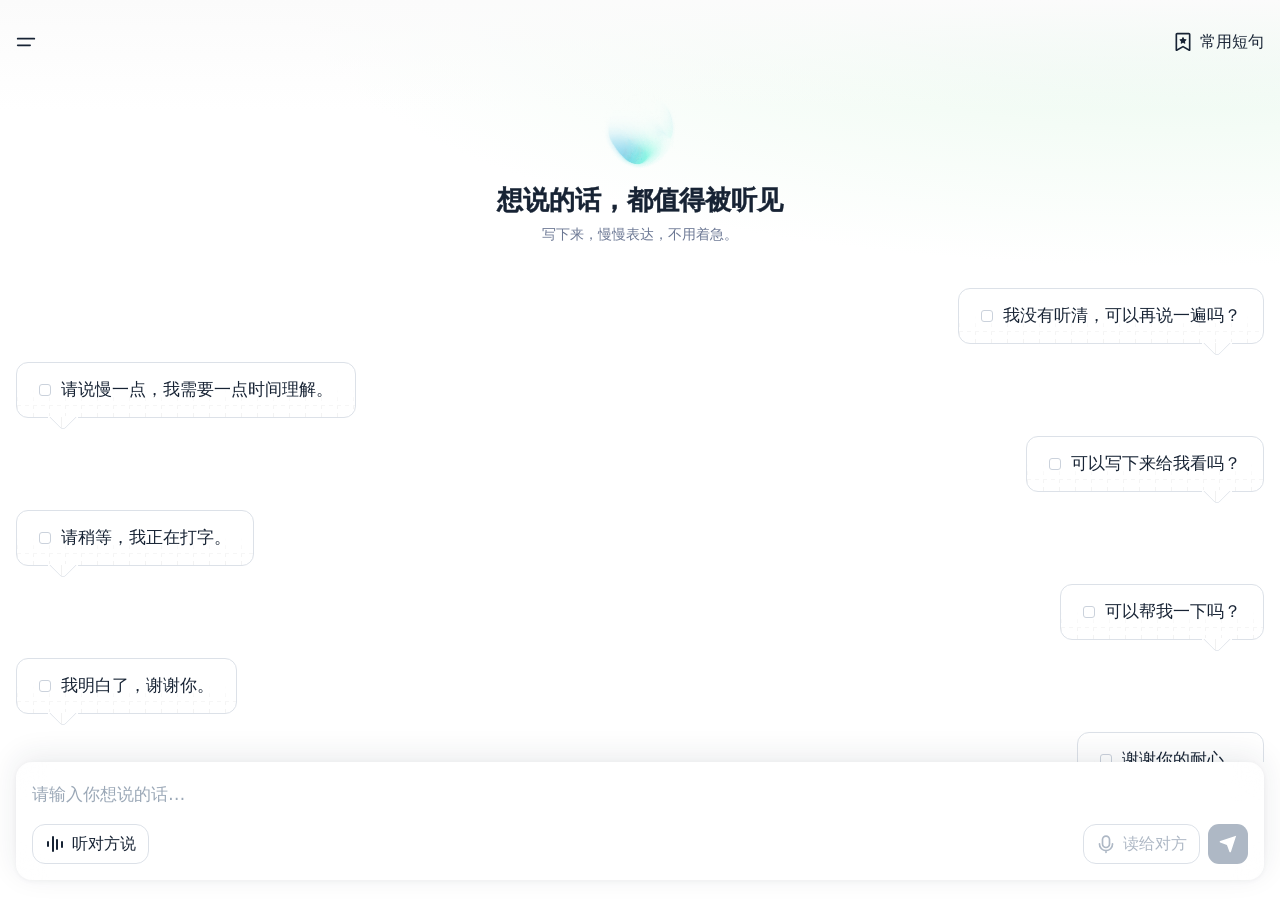
==== commit b8ab8a3e: "Fix signed web update compatibility with Android nativeApi 1" ====
--- a/index.html
+++ b/index.html
@@ -1,6 +1,6 @@
 <!doctype html>
 <html lang="zh-CN">
-<head><meta name="app-web-version" content="1791309087815"><meta charset="UTF-8"><meta name="viewport" content="width=device-width, initial-scale=1, viewport-fit=cover"><meta name="theme-color" content="#ffffff"><title>想说｜让每一句话都有回应</title><link rel="manifest" href="./manifest.webmanifest"><link rel="icon" type="image/png" href="./icons/icon-192.png"><link rel="apple-touch-icon" href="./icons/apple-touch-icon.png">  <script type="module" crossorigin src="./assets/home-BB8QM5QA.js"></script>
+<head><meta name="app-web-version" content="1791482861536"><meta charset="UTF-8"><meta name="viewport" content="width=device-width, initial-scale=1, viewport-fit=cover"><meta name="theme-color" content="#ffffff"><title>想说｜让每一句话都有回应</title><link rel="manifest" href="./manifest.webmanifest"><link rel="icon" type="image/png" href="./icons/icon-192.png"><link rel="apple-touch-icon" href="./icons/apple-touch-icon.png">  <script type="module" crossorigin src="./assets/home-BB8QM5QA.js"></script>
   <link rel="modulepreload" crossorigin href="./assets/font-settings-CSUtlc9c.js">
   <link rel="stylesheet" crossorigin href="./assets/font-settings-BSYRKLKe.css">
   <link rel="stylesheet" crossorigin href="./assets/home-CYvP9CXX.css">
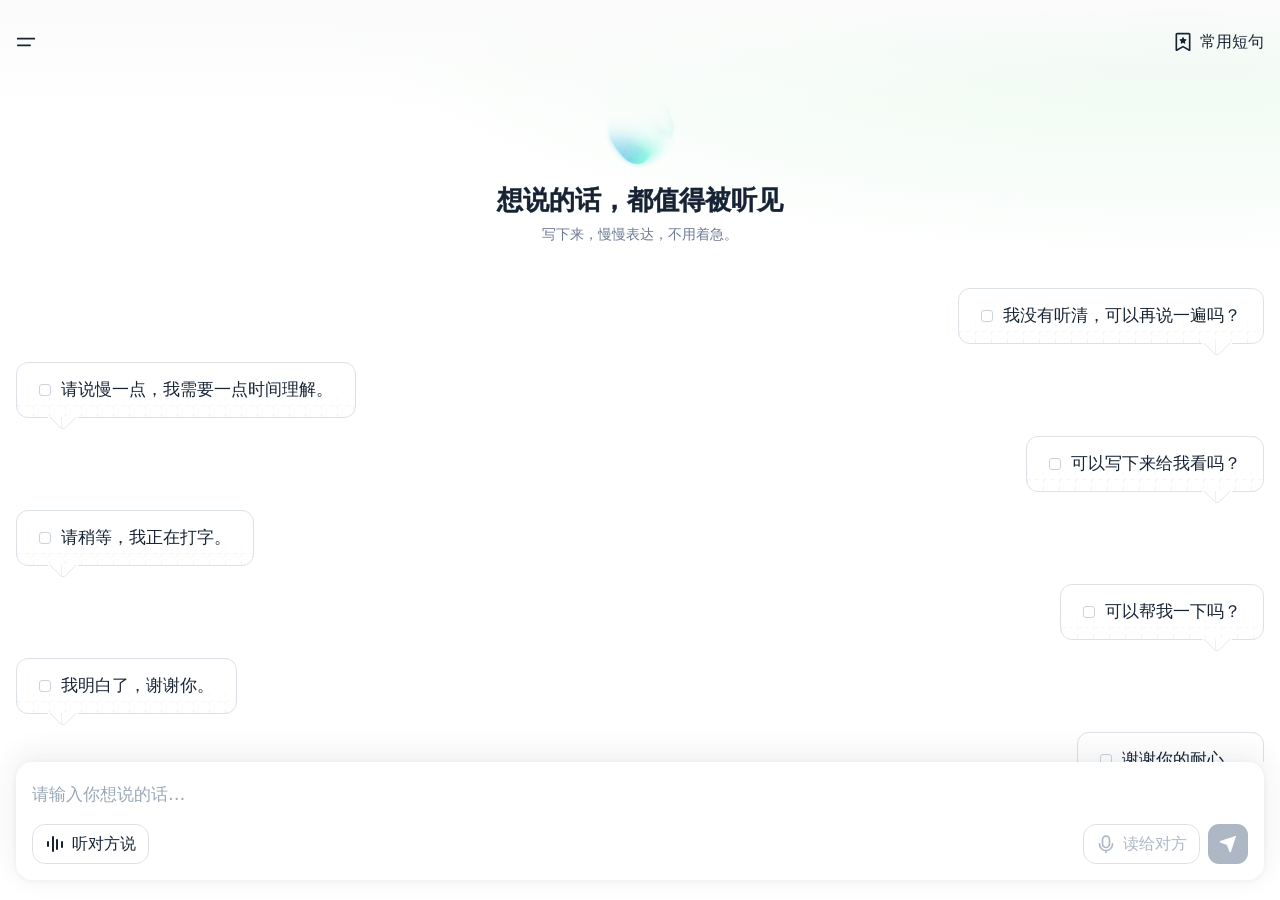
==== commit 19ef39aa: "Update logo and fix keyboard layout, safe area and dark orb" ====
--- a/index.html
+++ b/index.html
@@ -1,9 +1,9 @@
 <!doctype html>
 <html lang="zh-CN">
-<head><meta name="app-web-version" content="1791482861536"><meta charset="UTF-8"><meta name="viewport" content="width=device-width, initial-scale=1, viewport-fit=cover"><meta name="theme-color" content="#ffffff"><title>想说｜让每一句话都有回应</title><link rel="manifest" href="./manifest.webmanifest"><link rel="icon" type="image/png" href="./icons/icon-192.png"><link rel="apple-touch-icon" href="./icons/apple-touch-icon.png">  <script type="module" crossorigin src="./assets/home-BB8QM5QA.js"></script>
+<head><meta name="app-web-version" content="1791821753423"><meta charset="UTF-8"><meta name="viewport" content="width=device-width, initial-scale=1, viewport-fit=cover"><meta name="theme-color" content="#ffffff"><title>想说｜让每一句话都有回应</title><link rel="manifest" href="./manifest.webmanifest"><link rel="icon" type="image/png" href="./icons/icon-192.png"><link rel="apple-touch-icon" href="./icons/apple-touch-icon.png">  <script type="module" crossorigin src="./assets/home-C7Kc_sZT.js"></script>
   <link rel="modulepreload" crossorigin href="./assets/font-settings-CSUtlc9c.js">
   <link rel="stylesheet" crossorigin href="./assets/font-settings-BSYRKLKe.css">
-  <link rel="stylesheet" crossorigin href="./assets/home-CYvP9CXX.css">
+  <link rel="stylesheet" crossorigin href="./assets/home-D2Ow2ev_.css">
 </head>
 <body>
 <div id="phraseColors" popover="auto" role="dialog" aria-label="选择展示背景色"><div id="phraseColorOptions"></div><p id="phraseColorError" role="alert"></p></div>
--- a/assets/home-D2Ow2ev_.css
+++ b/assets/home-D2Ow2ev_.css
@@ -0,0 +1 @@
+:root{font-family:system-ui,Microsoft YaHei,sans-serif;color:#172334;background:#fff;font-synthesis:none;--muted:#6b6c74}*{box-sizing:border-box}body{margin:0}button,textarea{font:inherit}button{cursor:pointer;min-height:44px;padding:10px 16px;border:0;border-radius:24px;background:#f3f3f5;color:#172334}button:hover{background:#e9e9ef}button:disabled{opacity:.55;cursor:default}button:focus-visible,textarea:focus-visible,summary:focus-visible{outline:3px solid #777be5;outline-offset:3px}.sr-only{position:absolute;width:1px;height:1px;padding:0;overflow:hidden;clip-path:inset(50%);white-space:nowrap}.shell{max-width:600px;min-height:100dvh;margin:auto;padding:calc(18px + env(safe-area-inset-top)) 24px calc(16px + env(safe-area-inset-bottom));display:flex;flex-direction:column}header,.heading,.actions,.card-top{display:flex;align-items:center;justify-content:space-between;gap:12px}header{min-height:48px;flex-shrink:0}.brand{font-size:calc(var(--text-scale,1) * (19px));font-weight:650;letter-spacing:2px}nav{display:flex;gap:4px;padding:4px;background:#f8f8fa;border-radius:30px}nav button{background:transparent;font-size:calc(var(--text-scale,1) * (13px));min-height:40px;padding:8px 14px;color:var(--muted)}nav [aria-current]{background:#fff;color:#172334;box-shadow:0 2px 8px #20204008}#communication{flex:1;display:flex;flex-direction:column}.presence{flex:1;min-height:330px;display:flex;flex-direction:column;align-items:center;justify-content:center;padding:48px 0 40px;gap:32px}.orb{width:clamp(160px,47vw,240px);aspect-ratio:1;border-radius:50%;position:relative;overflow:hidden;background:radial-gradient(ellipse at 72% 95%,#edeaff 0%,transparent 55%),linear-gradient(165deg,#9182ff 5%,#8aabfa 42%,#d6dcff 78%,#f1edff);box-shadow:inset 0 0 22px #ffffff25}.orb:after{content:"";position:absolute;inset:40% -24% -15%;background:radial-gradient(ellipse at 65% 36%,#ffffffed 0%,#ffffff80 21%,transparent 48%),radial-gradient(ellipse at 22% 51%,#ffffffc9 0%,transparent 54%);filter:blur(13px);transform:rotate(-23deg)}h1{font-size:calc(var(--text-scale,1) * (27px));line-height:1.4;font-weight:550;margin:0}.presence h1{font-size:calc(var(--text-scale,1) * (15px));color:var(--muted);font-weight:400;letter-spacing:.5px}h2{font-size:calc(var(--text-scale,1) * (18px));margin:0 0 12px}.dock{display:flex;flex-wrap:wrap;gap:8px;align-items:flex-start;padding-top:12px}.dock details{flex:1;min-width:130px}.dock details[open]{flex-basis:100%;padding-bottom:12px;background:#f8f8fa;border-radius:22px}.dock summary{font-size:calc(var(--text-scale,1) * (13px));color:var(--muted);cursor:pointer;min-height:44px;display:flex;align-items:center;gap:8px;list-style:none;padding:0 12px}.dock summary::-webkit-details-marker{display:none}.dock summary:after{content:"+";font-size:calc(var(--text-scale,1) * (18px))}.dock details[open] summary:after{content:"−"}.dock details[open]>:not(summary){margin-left:16px;margin-right:16px}#quick{display:flex;gap:8px;flex-wrap:wrap}#quick button{background:#fff;font-size:calc(var(--text-scale,1) * (14px));border:1px solid #ededf0}.composer{display:flex;align-items:center;gap:8px;border-radius:30px;background:#f6f6f8;padding:7px 7px 7px 18px;margin-top:8px}textarea{width:100%;resize:vertical;min-height:110px;border:1px solid #dddde4;border-radius:16px;padding:14px;color:#172334;background:#fff;font-size:calc(var(--text-scale,1) * (16px));line-height:1.6}.composer textarea{flex:1;min-width:0;min-height:48px;max-height:140px;border:0;background:transparent;padding:12px 0;resize:none}.primary{background:#202124;color:#fff}.primary:hover{background:#38383d}.composer button{flex-shrink:0;min-height:48px;font-size:calc(var(--text-scale,1) * (14px));padding:12px 18px}.hint,.hero p{font-size:calc(var(--text-scale,1) * (12px));line-height:1.8;color:var(--muted)}.heading span{font-size:calc(var(--text-scale,1) * (12px));color:var(--muted)}.heading h2{margin:0}.captions #transcript{white-space:pre-wrap;overflow-wrap:anywhere;max-height:220px;overflow:auto;font-size:calc(var(--text-scale,1) * (19px));line-height:1.7}.actions{margin-top:12px;flex-wrap:wrap}.actions button{font-size:calc(var(--text-scale,1) * (14px))}#notice{color:#795034;font-size:calc(var(--text-scale,1) * (13px));margin:8px 12px 0}.hero{padding:44px 0 24px}#library{flex:1}.entry{padding:18px 0;border-bottom:1px solid #eeeef2}.entry>button{width:100%;text-align:left;overflow-wrap:anywhere;background:transparent;border-radius:12px;padding:8px 0;font-size:calc(var(--text-scale,1) * (17px))}.entry .actions{justify-content:flex-end}.entry .actions button{font-size:calc(var(--text-scale,1) * (12px))}.empty{font-size:calc(var(--text-scale,1) * (14px));color:var(--muted);line-height:1.8;margin-top:30px}label{display:block;margin:16px 0 12px}dialog{border:1px solid #f1f1f5;border-radius:28px;padding:24px;max-width:440px;width:calc(100% - 32px);max-height:90dvh;overflow:auto;color:#172334;background:#fff}dialog::backdrop{background:#20213055;-webkit-backdrop-filter:blur(8px);backdrop-filter:blur(8px)}#editError{color:#963e2f;min-height:20px}#card{position:fixed;inset:0;margin:0;width:100%;max-width:none;height:100dvh;max-height:none;border:0;border-radius:0;background:#fff;color:#172334;padding:calc(20px + env(safe-area-inset-top)) 24px calc(20px + env(safe-area-inset-bottom))}#card[open]{display:flex;flex-direction:column}.card-top{flex-shrink:0;font-size:calc(var(--text-scale,1) * (13px));color:var(--muted)}.card-body{flex:1;min-height:0;overflow:auto;display:grid;align-items:center}#cardText{font-size:calc(var(--text-scale,1) * (clamp(34px,8vw,72px)));line-height:1.5;font-weight:550;white-space:pre-wrap;overflow-wrap:anywhere;text-align:center;max-width:950px;margin:32px auto}#cardStatus{font-size:calc(var(--text-scale,1) * (12px));color:var(--muted);flex-shrink:0}body:has(dialog[open]){overflow:hidden}@media(max-height:650px){.presence{min-height:220px;padding:24px 0;gap:20px}.orb{width:140px}}.shell{padding-bottom:calc(112px + env(safe-area-inset-bottom))}.orb{isolation:isolate;background:linear-gradient(180deg,#fff,#f5fcf7 30%,#d8f0e1 57%,#80cda5 85%,#55b88b);box-shadow:inset 0 0 20px #fff5;animation:orb-breathe 4.5s ease-in-out infinite;pointer-events:none}.orb:before{content:"";position:absolute;inset:24% -24% -30%;background:radial-gradient(ellipse at 32% 72%,#269966ee 0%,#74c79caa 27%,transparent 58%),radial-gradient(ellipse at 77% 65%,#99dfb5 0%,transparent 54%);filter:blur(12px);animation:orb-diffuse 5s ease-in-out infinite alternate;animation-delay:-2s}.orb:after{content:"";position:absolute;inset:-28% -28% 10%;background:radial-gradient(ellipse at 35% 35%,#fff 0%,#fffffff2 27%,transparent 58%),radial-gradient(ellipse at 76% 48%,#ffffffed 0%,transparent 54%);filter:blur(13px);animation:orb-mist 6s ease-in-out infinite alternate;animation-delay:-3s}@keyframes orb-breathe{0%,to{transform:scale(1)}50%{transform:scale(1.055)}}@keyframes orb-diffuse{0%{transform:translate(-20%,9%) scale(.95)}to{transform:translate(20%,-15%) scale(1.16)}}@keyframes orb-mist{0%{transform:translate(-19%,-12%) scale(1)}to{transform:translate(18%,21%) scale(1.08)}}@media(prefers-reduced-motion:reduce){.orb,.orb:before,.orb:after{animation:none;transform:none}}header{justify-content:space-between}nav{background:transparent;padding:0}nav [aria-current]{display:block}.top-action{display:flex;align-items:center;justify-content:center;width:52px;height:52px;min-height:52px;padding:0;border-radius:50%;background:#fff;color:#111;box-shadow:0 2px 20px #20212404}.top-action:hover{background:#f5f5f7}.top-action svg{width:25px;height:25px;stroke-width:2.2}.top-action span{position:absolute;width:1px;height:1px;padding:0;overflow:hidden;clip-path:inset(50%);white-space:nowrap}#sidebar{position:fixed;inset:0 auto 0 max(0px,calc((100% - 600px)/2));margin:0;width:min(320px,85vw);height:100dvh;max-height:100dvh;border-radius:0 24px 24px 0;padding:calc(24px + env(safe-area-inset-top)) 20px calc(24px + env(safe-area-inset-bottom))}#sidebar::backdrop{inset:0 max(0px,calc((100% - 600px)/2));background:#20213033;-webkit-backdrop-filter:blur(4px);backdrop-filter:blur(4px)}#sidebar nav{display:flex;flex-direction:column;gap:8px;margin-top:32px}#sidebar nav button{text-align:left;padding:14px 18px;min-height:48px;font-size:calc(var(--text-scale,1) * (16px));border-radius:14px}#sidebar nav [aria-current]{background:#efeff7;color:#303044;box-shadow:none}#sidebar .heading h2,#settings .heading h2{margin:0}.composer{position:fixed;left:50%;transform:translate(-50%);bottom:0;width:min(600px,100%);z-index:5;margin:0;padding:12px 16px calc(12px + env(safe-area-inset-bottom));border-radius:0;background:#ffffffed;-webkit-backdrop-filter:blur(16px);backdrop-filter:blur(16px);border-top:1px solid #f0f0f3;gap:10px}.composer textarea{background:#f5f5f7;border-radius:25px;padding:12px 16px}.composer #voiceEntry{display:flex;flex-direction:column;align-items:center;justify-content:center;gap:3px;background:transparent;padding:4px 7px;min-width:48px;font-size:calc(var(--text-scale,1) * (11px))}.composer #voiceEntry[aria-expanded=true]{background:#efeffa;color:#5156a3}.composer #showDraft{padding:12px 14px}.dock .captions:not([open]){display:none}.dock .captions>summary{display:none}.dock .captions[open]{padding-top:20px}.dock .requests{flex-basis:100%}.presence:has(.captions[open]){align-items:stretch;justify-content:flex-start;padding:32px 0;gap:0;min-height:330px}.presence .captions:not([open]){display:none}.presence .captions>summary{display:none}.presence .captions{width:100%}.presence .captions .heading{flex-wrap:wrap}.presence .captions #transcript{font-size:calc(var(--text-scale,1) * (clamp(24px,5vw,32px)));max-height:45dvh;min-height:120px;line-height:1.7;margin:28px 0;overflow:auto}.presence .captions .hint{margin-top:20px}#quick{flex-direction:column}#settings{inset:auto 0 0;margin:0 auto;width:min(600px,100%);max-width:600px;height:65dvh;max-height:85dvh;border-radius:32px 32px 0 0;padding:0 24px calc(24px + env(safe-area-inset-bottom));border:1px solid #e8e8ed;box-shadow:0 -4px 24px #20212410;overscroll-behavior:contain}#settings::backdrop{background:#00000005;-webkit-backdrop-filter:none;backdrop-filter:none}#sheetHandle{display:flex;align-items:center;justify-content:center;width:100%;height:44px;background:#fff;padding:0;touch-action:none}#sheetHandle span{display:block;width:42px;height:5px;border-radius:8px;background:#aaa}#settings .heading{margin:8px 0 20px}#settings .entry{background:#f6f6f8;border:0;border-radius:18px;padding:14px 16px;margin:12px 0}#settings[open]{animation:sheet-rise .2s ease-out}@keyframes sheet-rise{0%{transform:translateY(40px);opacity:0}to{transform:translateY(0);opacity:1}}@media(prefers-reduced-motion:reduce){#settings[open]{animation:none}}#quick button{text-align:left;line-height:1.6}#card{inset:0;margin:0 auto;width:min(600px,100%);max-width:600px;overflow:hidden;container-type:inline-size}#cardText{width:100%;max-width:100%;font-size:calc(var(--text-scale,1) * (clamp(28px,7vw,42px)));font-size:calc(var(--text-scale,1) * (clamp(28px,8cqi,42px)));line-height:1.6;text-wrap:balance;margin:24px auto}#card .card-body{width:100%;min-width:0;scrollbar-gutter:stable both-edges}@media(max-width:360px){.composer{padding-left:10px;padding-right:10px;gap:6px}.composer #showDraft{padding:12px 10px}}[data-portfolio=true] .shell{padding-top:54px;padding-bottom:34px}[data-portfolio=true] #cardListenStatus{display:none}[data-portfolio=true] :is(#libraryPanel,#voicePanel,#card){padding-top:54px;padding-bottom:calc(54px + env(safe-area-inset-bottom))}[data-portfolio=true] #libraryPanel{padding-bottom:calc(46px + env(safe-area-inset-bottom))}[data-portfolio=true] #voicePanel{padding-bottom:calc(34px + env(safe-area-inset-bottom))}[data-portfolio=true] :is(#sidebar,#editor){padding-bottom:calc(54px + env(safe-area-inset-bottom))}[data-portfolio=true] #editor{padding-bottom:calc(46px + env(safe-area-inset-bottom))}[data-portfolio=true] .portfolio-dialog-status{position:fixed;z-index:30;top:0;height:54px}[data-portfolio=true] body:has(:is(#sidebar,#editor,#phraseActions)[open]) .portfolio-status:not(.portfolio-sheet-status){visibility:hidden}[data-portfolio=true] .portfolio-sheet-island{position:fixed;z-index:31;top:11px;left:50%;transform:translate(-50%);width:126px;height:36px;border-radius:22px;background:#000;pointer-events:none}[data-portfolio=true] .portfolio-dialog-home{position:fixed;z-index:30;bottom:0;background:transparent}[data-portfolio=true] #card[data-color] .portfolio-status{color:#000}[data-portfolio=true] #card[data-color] .portfolio-home:after{background:#000}.portfolio-status{position:absolute;top:0;left:0;right:0;height:54px;display:flex;align-items:center;justify-content:space-between;padding:0 28px;color:#000;pointer-events:none}.portfolio-time{font-size:17px;font-weight:600;line-height:22px}.portfolio-island{position:absolute;left:50%;top:11px;transform:translate(-50%);width:126px;height:36px;border-radius:22px;background:#000}.portfolio-indicators{display:flex;align-items:center;gap:6px}.portfolio-indicators svg{display:block;flex:none}.portfolio-home{position:absolute;bottom:0;left:0;right:0;height:34px;background:#fff;pointer-events:none}.portfolio-home:after{content:"";position:absolute;width:134px;height:5px;border-radius:3px;background:#000;bottom:8px;left:50%;transform:translate(-50%)}[data-theme=dark] .portfolio-status{color:#fff}[data-theme=dark] .portfolio-home{background:#151719}[data-theme=dark] .portfolio-home:after{background:#fff}[data-portfolio=true] dialog .portfolio-home{background:transparent}@media(max-width:360px){.portfolio-status{padding-inline:20px}.portfolio-island{width:110px}}@media(max-width:360px){[data-portfolio=true] .portfolio-sheet-island{width:110px}}[hidden]{display:none!important}.shell{height:100dvh;min-height:0;padding-bottom:0;overflow:hidden}header{flex-shrink:0}#communication{display:block;min-height:0;overflow:auto;padding-bottom:24px;flex:1}.presence{align-items:flex-start;justify-content:flex-start;min-height:0;padding:32px 0 26px;gap:24px}.presence .orb{width:108px;flex-shrink:0}.presence h1{font-size:calc(var(--text-scale,1) * (27px));color:#232d27;letter-spacing:0;font-weight:550}.home-replies h2{font-size:calc(var(--text-scale,1) * (14px));font-weight:500;color:#718078;margin-bottom:14px}#quick{display:grid;gap:10px}#quick button{padding:16px 18px;background:#f1f6f2;border:0;border-radius:16px;font-size:calc(var(--text-scale,1) * (17px));color:#243d30;line-height:1.65;text-align:left}.input-dock{flex-shrink:0;margin:0 -24px;background:#fff;padding-bottom:env(safe-area-inset-bottom)}.composer{position:static;transform:none;width:100%;padding:12px 20px;margin:0;gap:10px;border:0;border-top:1px solid #f1f2f1;border-radius:0;background:#fff}.composer input{flex:1;min-width:0;font:inherit;font-size:calc(var(--text-scale,1) * (16px));min-height:50px;padding:12px 16px;border:0;border-radius:25px;background:#f5f6f5;color:#202924}.composer #voiceEntry{flex-direction:row;background:#d9eddf;color:#205839;border-radius:25px;min-width:100px;min-height:50px;font-size:calc(var(--text-scale,1) * (15px));padding:12px 16px;gap:6px}input:focus-visible{outline:3px solid #7da78d;outline-offset:2px}#notice:empty{display:none}#notice{flex-shrink:0;margin:4px 0 8px}#sidebar nav a{padding:16px 18px;color:#293d31;text-decoration:none;font-size:calc(var(--text-scale,1) * (16px))}#sidebar nav small{display:block;font-size:calc(var(--text-scale,1) * (12px));color:#738078;margin-top:5px}dialog.flow-sheet{position:fixed;inset:auto 0 0;width:min(600px,100%);max-width:600px;margin:0 auto;height:72dvh;max-height:90dvh;padding:14px 24px calc(22px + env(safe-area-inset-bottom));border-radius:28px 28px 0 0;overflow:auto;background:#fff}.flow-sheet::backdrop{inset:0 max(0px,calc((100% - 600px)/2));background:#23382c25;-webkit-backdrop-filter:none;backdrop-filter:none}.sheet-grip{width:40px;height:5px;background:#b5bfb8;border-radius:6px;margin:0 auto 18px}.flow-sheet .heading h2{margin:0;font-size:calc(var(--text-scale,1) * (20px))}.setting-row{display:flex;justify-content:space-between;width:100%;text-align:left;background:#f2f6f3;padding:18px;margin-top:24px;border-radius:16px}.flow-sheet .hint{font-size:calc(var(--text-scale,1) * (12px));color:#66736b}.flow-sheet .entry{border:0;border-radius:14px;background:#f5f7f5;padding:14px}.flow-sheet .entry .actions{margin-top:8px}#settings{height:48dvh}#voicePanel[open]{display:flex;flex-direction:column;overflow:hidden}#voicePanel>.heading,#voicePanel>.hint,#speechStatus,.listen-footer,.sheet-grip{flex-shrink:0}#speechStatus{font-size:calc(var(--text-scale,1) * (13px));color:#366a49;margin:12px 0}#transcript{flex:1;min-height:0;overflow:auto;white-space:pre-wrap;overflow-wrap:anywhere;font-size:calc(var(--text-scale,1) * (24px));line-height:1.8;margin:10px 0 22px}.listen-footer{padding-top:12px;border-top:1px solid #eef2ef}#startSpeech{display:flex;align-items:center;justify-content:center;gap:12px;width:100%;min-height:56px;background:#d9eddf;color:#205839;font-size:calc(var(--text-scale,1) * (17px));border-radius:18px}.sound-bars{height:24px;display:flex;align-items:center;gap:4px}.sound-bars i{display:block;width:3px;height:8px;border-radius:4px;background:currentColor}.sound-bars i:nth-child(2){height:19px}.sound-bars i:nth-child(3){height:14px}.listening .sound-bars i{animation:listen-wave .9s ease-in-out infinite alternate}.listening .sound-bars i:nth-child(2){animation-delay:-.3s}.listening .sound-bars i:nth-child(3){animation-delay:-.6s}.listening .sound-bars i:nth-child(4){animation-delay:-.15s}@keyframes listen-wave{0%{transform:scaleY(.45)}to{transform:scaleY(1.3)}}@media(prefers-reduced-motion:reduce){.listening .sound-bars i{animation:none}}#homeKeyboard{background:#e7ece8;padding:4px 7px 10px}.keyboard-toolbar{display:flex;justify-content:space-between;align-items:center;font-size:calc(var(--text-scale,1) * (11px));color:#637467;padding:0 5px}.keyboard-toolbar button{background:transparent;min-height:34px;padding:4px 8px;font-size:calc(var(--text-scale,1) * (12px))}.key-row{display:flex;gap:5px;margin-top:6px}.key-row button{flex:1;min-width:0;padding:5px 0;min-height:40px;border-radius:6px;background:#fff;font-size:calc(var(--text-scale,1) * (16px));box-shadow:0 1px 1px #0002}.key-row .space{flex:4}.key-row .send-key{flex:2;background:#387651;color:#fff}.key-row button:active{background:#bed9c7}@media(max-height:650px){.presence{padding:16px 0;gap:14px}.presence .orb{width:70px}.presence h1{font-size:calc(var(--text-scale,1) * (23px))}.key-row button{min-height:32px}#voicePanel>.hint{font-size:calc(var(--text-scale,1) * (11px));line-height:1.5}}@media(max-width:360px){.composer{padding:10px 12px;gap:6px}.composer #voiceEntry{min-width:90px;padding:10px 12px}}.shell{--page-gutter: 24px}.shell>header{padding-inline:0}#quick button,#quick button:hover{background:#fff;color:#172334}#quick button:active{background:#f4f4f4}.input-dock{margin-inline:calc(16px - var(--page-gutter))}.composer{padding-inline:var(--page-gutter);border-top-color:#e5e5e5}.composer input{background:#f4f4f4;color:#172334}#speechStatus{color:#3d3d3d}#transcript{display:flex;flex-direction:column;align-items:flex-start;gap:12px}#transcript .transcript-bubble{flex:none;box-sizing:border-box;max-width:92%;margin:0;padding:12px 16px;border-radius:18px 18px 18px 6px;background:#f4f4f4;color:#172334;font:inherit;line-height:1.5;overflow-wrap:anywhere}#transcript .transcript-bubble.interim{color:#686868}.voice-empty{flex:1;min-height:0;display:flex;flex-direction:column;align-items:center;justify-content:center;gap:18px;color:#686868;font-size:calc(var(--text-scale,1) * 20px)}.voice-empty svg{color:#a3a3a3}.voice-empty[hidden],#speechStatus[hidden],#transcript[hidden]{display:none}.flow-sheet .hint{color:#686868}@media(max-width:360px){.composer{padding-inline:var(--page-gutter)}}:root{font-family:PingFang SC,-apple-system,BlinkMacSystemFont,system-ui,Microsoft YaHei,sans-serif;color-scheme:light;-webkit-text-size-adjust:100%;text-size-adjust:100%;--reply-tone-0: #c6e1ff;--reply-tone-1: #c8ecd5;--reply-tone-2: #ead4f7;--type-title: calc(24px * var(--text-scale, 1));--type-section: calc(22px * var(--text-scale, 1));--type-panel: calc(20px * var(--text-scale, 1));--type-body: calc(17px * var(--text-scale, 1));--type-reply: calc(13pt * var(--text-scale, 1));--type-home-body: calc(16px * var(--text-scale, 1));--type-subhead: calc(15px * var(--text-scale, 1));--type-footnote: calc(13px * var(--text-scale, 1));--type-caption: calc(24px * var(--text-scale, 1))}.presence h1,#fontPanel .font-preview h2{font-size:var(--type-title)}#quick button{font-size:var(--type-reply);font-weight:600;line-height:1.45;white-space:normal;overflow:visible;text-overflow:clip}dialog.flow-sheet .heading h2,#sidebar .heading h2,#editor #editTitle{font-size:var(--type-panel)}dialog button,#settings .setting-row,#sidebar #myMenu button,#sidebar #backMy,#fontPanel label,#fontPanel .font-preview p,#editor label,#editor #editText,#editor .actions button{font-size:var(--type-body)}#sidebar #myDetail h3{font-size:var(--type-section)}#sidebar #myDetail h4,#sidebar #myDetail p{font-size:var(--type-body)}#sidebar #myDetail p{line-height:1.5}.flow-sheet .hint,#sidebar nav small,#card #cardStatus,#notice{font-size:var(--type-footnote);line-height:1.4}#speechStatus,#card .card-top,#editor #editError,#saved .entry .actions button{font-size:var(--type-subhead)}#voicePanel #transcript{font-size:calc(18px * var(--text-scale, 1));line-height:1.5}.keyboard-toolbar{font-size:var(--type-footnote)}.key-row button{font-size:var(--type-body)}body{background:#fff}.shell{position:relative;background:linear-gradient(to bottom,#fbfbfb,transparent 110px),radial-gradient(ellipse 88% 38% at 92% 0%,#e8f8ee 0%,#f4fcf6 38%,transparent 78%),#fff}.input-dock,.composer{background:transparent}.top-action{border:0;box-shadow:none}.composer{border-top:0;gap:10px}.composer input{background:#fff;border:0;border-radius:999px;box-shadow:none}#communication{overflow-x:hidden;scrollbar-width:none}#communication::-webkit-scrollbar{display:none}.presence{align-items:center;padding-top:20px;padding-bottom:0}.home-replies{width:100%;padding:10px 0 20px;border-radius:24px;background:transparent}.home-replies h1{margin:0;color:#172334;font-size:calc(26px * var(--text-scale, 1));line-height:1.3;font-weight:900;font-synthesis:weight;-webkit-text-stroke:.35px currentColor;text-align:center}.home-subtitle{margin:5px 0 16px;color:#6c7894;font-size:calc(18px * var(--text-scale, 1));line-height:1.5;text-align:center}#quick{display:flex;flex-direction:column;flex-wrap:nowrap;align-items:stretch;width:100%;margin:0;padding:6px 0 28px;gap:18px;overflow:visible}#quick button,#quick button:hover{--paper-line: #d7d7d7;--reply-outline: #dce1e8;position:relative;display:flex;align-items:center;flex:none;width:max-content;height:auto;min-height:56px;max-width:min(94%,420px);margin-right:0;padding:10px 22px;border:1px solid var(--reply-outline);border-radius:12px;background:var(--phrase-color, #fff);box-shadow:none;color:#172334;line-height:1.5;text-align:left;white-space:normal;overflow:visible;text-overflow:clip;overflow-wrap:anywhere;transform:none}#quick button:nth-child(odd){align-self:flex-end}#quick button:nth-child(2n){align-self:flex-start}#quick button:nth-child(1){z-index:3}#quick button:nth-child(2){z-index:2}#quick button:nth-child(3){z-index:1}#quick button[data-reply-tone="0"],#card[data-reply-tone="0"]{--reply-color: var(--reply-tone-0)}#quick button[data-reply-tone="1"],#card[data-reply-tone="1"]{--reply-color: var(--reply-tone-1)}#quick button[data-reply-tone="2"],#card[data-reply-tone="2"]{--reply-color: var(--reply-tone-2)}#quick button .quick-color{position:relative;z-index:1;flex:0 0 12px;width:12px;height:12px;margin-right:10px;border:1px solid #cbd2dc;border-radius:3px;background:var(--phrase-color, #fff)}#quick button .quick-text{min-width:0;position:relative;z-index:1;display:-webkit-box;-webkit-box-orient:vertical;-webkit-line-clamp:4;overflow:hidden;text-wrap:balance}#quick button .paper-grid{position:absolute;inset:auto 0 0;height:52%;overflow:hidden;border-radius:0 0 11px 11px;-webkit-mask-image:linear-gradient(to bottom,transparent,#000 70%);mask-image:linear-gradient(to bottom,transparent,#000 70%);opacity:.28;pointer-events:none}#quick button .paper-grid:before,#quick button .paper-grid:after{content:"";position:absolute;inset:0;pointer-events:none}#quick button .paper-grid:before{background:linear-gradient(to right,var(--paper-line) 50%,transparent 50%) 0 0 / 8px 1px repeat;-webkit-mask-image:repeating-linear-gradient(to bottom,#000 0 1px,transparent 1px 16px);mask-image:repeating-linear-gradient(to bottom,#000 0 1px,transparent 1px 16px)}#quick button .paper-grid:after{background:linear-gradient(to bottom,var(--paper-line) 50%,transparent 50%) 0 0 / 1px 8px repeat;-webkit-mask-image:repeating-linear-gradient(to right,#000 0 1px,transparent 1px 16px);mask-image:repeating-linear-gradient(to right,#000 0 1px,transparent 1px 16px)}#quick button:after{content:"";position:absolute;z-index:2;right:31px;bottom:-1px;width:30px;height:2px;background:var(--phrase-color, #fff);pointer-events:none}#quick button:nth-child(2n):after{left:31px;right:auto}#quick button .paper-tail{position:absolute;z-index:3;right:36px;bottom:-10px;width:20px;height:20px;border-right:1px solid var(--reply-outline);border-bottom:1px solid var(--reply-outline);border-radius:0 0 5px;background:var(--phrase-color, #fff);transform:rotate(45deg);clip-path:polygon(100% 0,100% 100%,0 100%);pointer-events:none}#quick button:nth-child(2n) .paper-tail{left:36px;right:auto}#quick button:active{background:var(--phrase-color, #fff);filter:brightness(.98)}#card{background:#fff}#card[data-color]{background:var(--phrase-display-color, #fff)}[data-color=white]{--phrase-display-color: #fff}[data-color=blue]{--phrase-display-color: #ecf5ff}[data-color=green]{--phrase-display-color: #ecf8f0}[data-color=purple]{--phrase-display-color: #f7f0fc}[data-color=yellow]{--phrase-display-color: #fff9e9}[data-color=pink]{--phrase-display-color: #fbeff3}[data-color=white]{--phrase-color: #fff}[data-color=blue]{--phrase-color: #c6e1ff}[data-color=green]{--phrase-color: #c8ecd5}[data-color=purple]{--phrase-color: #ead4f7}[data-color=yellow]{--phrase-color: #fff0be}[data-color=pink]{--phrase-color: #f8dce5}[data-color=white]{--phrase-swatch-color: #fff}[data-color=blue]{--phrase-swatch-color: #c6e1ff}[data-color=green]{--phrase-swatch-color: #c8ecd5}[data-color=purple]{--phrase-swatch-color: #ead4f7}[data-color=yellow]{--phrase-swatch-color: #fff0be}[data-color=pink]{--phrase-swatch-color: #f8dce5}#quick button .quick-color{background:var(--phrase-swatch-color)}#saved .phrase-swatch:before,#phrasePreview .phrase-swatch:before{background:var(--phrase-swatch-color)}#phraseColors{position:fixed;inset:auto;margin:0;width:max-content;max-width:calc(100vw - 16px);padding:4px 6px;border:1px solid #e6e9ee;border-radius:10px;background:#fff;box-shadow:0 4px 16px #1723341a}#phraseColors::backdrop{background:transparent;-webkit-backdrop-filter:none;backdrop-filter:none}#phraseColorOptions{display:flex;gap:0}#phraseColorOptions button{display:grid;place-items:center;width:36px;min-width:0;height:40px;min-height:40px;padding:0;background:transparent;border:0;border-radius:6px}#phraseColorOptions button:before{content:"";width:18px;height:18px;border-radius:3px;background:var(--phrase-color);border:1px solid #cbd2dc}#phraseColorOptions button[aria-pressed=true]:before{outline:2px solid #172334;outline-offset:-2px}#phraseColorError{color:#b42318;max-width:264px;font-size:14px;margin:6px 0 0}#phraseColorError:empty{display:none}.input-dock{position:relative;z-index:5;margin-bottom:20px;background:#fff;border-radius:16px;box-shadow:0 -6px 30px #1e2f4217,0 1px 5px #1e2f420d}.input-dock .composer{display:flex;flex-direction:column;align-items:stretch;gap:12px;width:100%;padding:16px;border:0;border-radius:inherit;background:transparent}.input-dock .composer #draft{flex:none;width:100%;min-height:44px;padding:4px 0;border:0;border-radius:0;background:transparent;box-shadow:none}.input-dock .composer #draft:focus-visible{outline:none}#openMenu.top-action{width:var(--action-control-size);min-width:var(--action-control-size);height:var(--action-control-size);min-height:var(--action-control-size);background:transparent;color:var(--action-ink);padding-inline:0;justify-content:flex-start}#openMenu.top-action svg{width:var(--action-icon-box);height:var(--action-icon-box);stroke-width:var(--action-icon-stroke)}#openLibrary.top-action{width:auto;min-width:0;height:var(--action-control-size);min-height:var(--action-control-size);padding:0;gap:7px;border-radius:13px;background:transparent;color:var(--action-ink);font-size:var(--action-label-size);font-weight:var(--action-label-weight)}#openLibrary.top-action:hover{background:#eaf0f6}#openLibrary .bookmark-star-icon{display:block;flex:none;width:var(--action-icon-box);height:var(--action-icon-box);background:currentColor;-webkit-mask:url(../assets/bookmark-star.svg) center / contain no-repeat;mask:url(../assets/bookmark-star.svg) center / contain no-repeat}#openLibrary.top-action svg{width:var(--action-icon-box);height:var(--action-icon-box);stroke-width:var(--action-icon-stroke)}#openLibrary.top-action span{position:static;width:auto;height:auto;clip-path:none;overflow:visible}@media(max-width:360px){.input-dock .composer{padding-inline:16px}}#libraryPanel{inset:0;width:min(600px,100%);max-width:600px;height:var(--visible-height, 100dvh);max-height:var(--visible-height, 100dvh);margin:0 auto;padding:calc(18px + env(safe-area-inset-top)) 24px calc(20px + env(safe-area-inset-bottom));border:0;border-radius:0;background:#fff;box-shadow:none}#libraryPanel{background:linear-gradient(#ffffff94,#ffffff94),radial-gradient(ellipse 100% 65% at 100% 25%,#d4eee3 0%,transparent 75%),radial-gradient(ellipse 110% 80% at 0% 90%,#d8eafa 0%,transparent 75%),#f4f8fb;-webkit-backdrop-filter:blur(24px) saturate(115%);backdrop-filter:blur(24px) saturate(115%)}#libraryPanel #saved .entry{background:#ffffff80;border-color:#dce3edb3;-webkit-backdrop-filter:blur(12px);backdrop-filter:blur(12px);box-shadow:inset 0 1px #ffffffb3}#libraryPanel #saved .entry .phrase-label{font-weight:600;font-synthesis:weight}#libraryPanel::backdrop{background:transparent;-webkit-backdrop-filter:none;backdrop-filter:none}#libraryPanel>.sheet-grip{display:none}#libraryPanel[open]{display:flex;flex-direction:column;overflow:hidden}#libraryPanel>.heading{display:grid;grid-template-columns:44px minmax(0,1fr) 44px;min-height:48px;margin-bottom:16px}#libraryPanel #libraryTitle{grid-column:2;text-align:center;font-weight:600}#libraryPanel #closeLibrary{grid-column:1;grid-row:1}#libraryPanel #closeLibrary svg{width:20px;height:20px}#libraryPanel>:not(#saved){flex:none}#libraryPanel #saved{flex:1;min-height:0;overflow-y:auto;padding-block:4px;scrollbar-width:none}#libraryPanel #saved::-webkit-scrollbar,#editor textarea::-webkit-scrollbar{display:none}#editor textarea{scrollbar-width:none}#phraseActions{inset:auto 0 0;margin:0 auto;width:min(600px,100%);max-width:600px;padding:14px 16px calc(16px + env(safe-area-inset-bottom));border:0;border-radius:20px 20px 0 0;background:#fff}#phraseActions::backdrop{background:#17233440;-webkit-backdrop-filter:none;backdrop-filter:none}#phraseActions button{display:block;width:100%;min-height:48px;border-radius:10px;background:#fff;font-weight:400}#phraseActions button:hover{background:#fff}#phraseActions button:active{background:#f3f4f6}#phraseActions #deletePhraseAction{color:#b42318;border-top:1px solid #dce1e8;border-radius:0}#phraseActions #phraseActionMenu button{display:flex;align-items:center;gap:10px}#phraseActionMenu button svg{flex:none;width:18px;height:18px}#phraseActions #cancelPhraseActions{margin-top:8px;background:#f3f4f6}#phrasePreview{display:none}#phraseActions[data-context=true]{inset:0;margin:0;width:100%;max-width:none;height:100dvh;max-height:none;padding:0;background:transparent;border:0;border-radius:0;overflow:hidden}#phraseActions[data-context=true]::-webkit-scrollbar{display:none}#phraseActions[data-context=true]::backdrop{background:#00000061;-webkit-backdrop-filter:blur(8px);backdrop-filter:blur(8px)}#phraseActions[data-context=true]>.sheet-grip{display:none}#phraseActions[data-context=true] #phrasePreview{display:block;position:fixed;border-radius:12px;box-shadow:0 8px 28px #0002}#phrasePreview .entry{display:grid;grid-template-columns:24px minmax(0,1fr) 36px;align-items:center;gap:0 8px;margin:0;height:100%;padding:10px 14px;border:1px solid #e5e8ed;border-radius:12px;background:#fff}#phrasePreview .phrase-label{grid-column:2;grid-row:1}#phrasePreview .phrase-more{grid-column:3;grid-row:1;font-size:20px;text-align:center}#phrasePreview .phrase-swatch{grid-column:1;grid-row:1;display:grid;place-items:center;width:24px}#phraseActions #phrasePreview button{min-height:40px;padding:0;border-radius:0;background:transparent;line-height:1.5}#phraseActionMenu{position:fixed;width:min(200px,calc(100vw - 24px));border-radius:14px;background:#fff;box-shadow:0 8px 28px #0002;overflow:hidden}#phraseActions[data-context=true] #editPhraseAction{border-radius:14px 14px 0 0;text-align:left;padding-inline:20px}#phraseActions[data-context=true] #deletePhraseAction{border-radius:0 0 14px 14px;text-align:left;padding-inline:20px}#phraseActionError{color:#b42318;font-size:14px}#phraseActionError:empty{display:none}#saved .entry,.phrase-drag-ghost{display:grid;grid-template-columns:24px minmax(0,1fr) 36px;align-items:center;gap:0 8px;margin:0 0 10px;padding:10px 14px;border:1px solid #e5e8ed;border-radius:12px;background:#fff}#saved .phrase-label,.phrase-drag-ghost .phrase-label{grid-column:2;grid-row:1}#saved .phrase-more,.phrase-drag-ghost .phrase-more{grid-column:3;grid-row:1}#saved .entry .phrase-swatch,.phrase-drag-ghost .phrase-swatch{grid-column:1;grid-row:1;width:24px;min-height:40px;background:transparent;display:grid;place-items:center}.phrase-swatch:before{content:"";display:block;width:12px;height:12px;background:var(--phrase-color, #fff);border:1px solid #cbd2dc;border-radius:3px}#saved .entry{transition:transform .16s ease;user-select:none;-webkit-user-select:none;-webkit-touch-callout:none}#saved .entry.ordering{opacity:.18}#libraryPanel .phrase-drag-ghost{position:fixed;z-index:10;pointer-events:none;margin:0;box-shadow:0 12px 30px #17233426}.phrase-drag-ghost>button{padding:0;min-height:40px;background:transparent;line-height:1.5}.phrase-drag-ghost .phrase-more{font-size:20px}.phrase-limit{display:flex;align-items:center;gap:8px;margin:16px 0;color:#7c8796;font-size:calc(14px * var(--text-scale, 1));text-align:center}.phrase-limit:before,.phrase-limit:after{content:"";flex:1;min-width:12px;height:1px;background:#e3e7ed}#saved .entry>button{padding:0;min-height:40px;line-height:1.5;background:transparent}#saved .phrase-label{touch-action:pan-y;user-select:none;-webkit-user-select:none;-webkit-touch-callout:none}#saved .entry .phrase-more{font-size:20px;text-align:center}#saved .entry,.phrase-drag-ghost,#phrasePreview .entry{grid-template-columns:24px minmax(0,1fr)}#saved .entry .phrase-more,.phrase-drag-ghost .phrase-more,#phrasePreview .phrase-more{display:none}#libraryPanel #selectPhrases,#libraryPanel #selectAllPhrases{padding:0;min-height:44px;border-radius:8px;background:transparent;color:var(--action-ink, #172334);font-size:16px;white-space:nowrap}#libraryPanel #selectPhrases{grid-column:3;grid-row:1;justify-self:end;display:inline-flex;align-items:center;gap:6px}#libraryPanel:not([data-selecting=true])>.heading{grid-template-columns:60px minmax(0,1fr) 60px}#libraryPanel:not([data-selecting=true]) #selectPhrases:before{content:"";flex:none;width:14px;height:14px;border:1.25px solid #aab5c4;border-radius:50%}#libraryPanel #selectAllPhrases{grid-column:1;grid-row:1;justify-self:start}#libraryPanel[data-selecting=true]>.heading{grid-template-columns:60px minmax(0,1fr) 60px}#libraryPanel .phrase-select{grid-column:1;grid-row:1;width:24px;min-height:44px;padding:0;background:transparent;display:grid;place-items:center}#libraryPanel .phrase-select:before{content:"";box-sizing:border-box;width:16px;height:16px;border:1px solid #aab5c4;border-radius:50%}#libraryPanel .phrase-select[aria-checked=true]:before{content:"";background-color:#172334;border-color:#172334;background-image:url("data:image/svg+xml,%3Csvg xmlns='http://www.w3.org/2000/svg' viewBox='0 0 16 16' fill='none'%3E%3Cpath d='m4.2 8 2.5 2.5 5.1-5' stroke='white' stroke-width='1.6' stroke-linecap='round' stroke-linejoin='round'/%3E%3C/svg%3E");background-position:center;background-size:14px 14px;background-repeat:no-repeat}#libraryPanel[data-selecting=true] #addReply{background:#d92d20;color:#fff}#libraryPanel[data-selecting=true] #addReply:hover{background:#b42318}#libraryPanel:not([data-selecting=true]) #addReply,#libraryPanel:not([data-selecting=true]) #addReply:hover{background:#000;color:#fff}#card #backPhraseDetail,#card #deletePhraseDetail{display:none}#card[data-phrase-detail=true] :is(.card-bottom,#cardListenStatus,#closeCard){display:none}#card[data-phrase-detail=true] .card-top{justify-content:space-between}#card[data-phrase-detail=true] :is(#backPhraseDetail,#deletePhraseDetail){display:grid;place-items:center;width:44px;height:44px;min-height:44px;padding:0;background:#ffffff60;color:#172334;border:0;border-radius:10px}#card[data-phrase-detail=true] #backPhraseDetail,#card[data-phrase-detail=true] #deletePhraseDetail{justify-items:center}#card[data-phrase-detail=true] :is(#backPhraseDetail,#deletePhraseDetail):hover{background:#ffffffa6}#card[data-phrase-detail=true] :is(#backPhraseDetail,#deletePhraseDetail):active{background:#fffc}#card[data-phrase-detail=true] .card-top svg{display:block;width:20px;height:20px}#saved .entry>button:hover{background:transparent}#saved .entry>button:active{background:#f4f5f7}#saved .entry .actions{grid-column:1 / -1;margin-top:8px;gap:8px}#saved .entry .actions button{min-height:36px;padding:6px 10px;border-radius:8px;color:#667085;background:#f6f7f9;font-size:var(--type-footnote)}#libraryPanel #addReply{width:100%;min-height:44px;margin-top:14px;border-radius:12px;font-weight:500}#editor{position:fixed;inset:auto 0 0;margin:0 auto;width:min(600px,100%);max-width:600px;max-height:calc(var(--visible-height, 100dvh) - 16px);padding:24px 24px calc(20px + env(safe-area-inset-bottom));border:0;border-radius:20px 20px 0 0;background:#fff;scrollbar-width:none}#editor[open]{animation:phrase-editor-enter .22s ease-out}@keyframes phrase-editor-enter{0%{transform:translateY(100%)}to{transform:translateY(0)}}@media(prefers-reduced-motion:reduce){#editor[open]{animation:none}}#editor::backdrop{background:#00000059;-webkit-backdrop-filter:none;backdrop-filter:none}#editor::-webkit-scrollbar{display:none}#editor #editTitle{font-size:var(--type-panel);font-weight:600;margin:0 0 16px}#editor #editText{min-height:90px;padding:10px;border-radius:8px;font-size:var(--type-home-body)}#editor #editText:focus-visible{outline:2px solid #687991;outline-offset:-2px;border-color:#687991}#editor .actions{display:flex;flex-direction:column;gap:10px;margin-top:20px}#editor .actions button{width:100%;min-height:44px;padding:10px 18px;border-radius:10px;font-size:var(--type-body)}#editor .edit-color-label{margin:16px 0 6px;font-size:var(--type-subhead);color:#667085}#editColors{display:flex;gap:4px}#editColors button{display:grid;place-items:center;width:40px;min-height:40px;padding:0;background:transparent;border-radius:6px}#editColors button:before{content:"";width:18px;height:18px;border:1px solid #cbd2dc;border-radius:3px;background:var(--phrase-color)}#editColors button[aria-pressed=true]:before{outline:2px solid #172334;outline-offset:-2px}#editor #editError:empty{display:none}#editor #editError{margin:8px 0 0}#voicePanel #voiceReply{display:block;width:100%;padding:4px 0;border:0;border-radius:0;background:transparent;color:#172334;font:inherit;font-size:var(--type-reply)}#voicePanel #voiceReply:focus-visible{outline:none}.input-dock .composer #draft,#voicePanel #voiceReply{height:var(--composer-text-height, calc(1.5em + 8px) );min-height:calc(1.5em + 8px);max-height:calc(3em + 8px);resize:none;overflow-y:auto;line-height:1.5;font-weight:600;scrollbar-width:none}.input-dock .composer #draft::-webkit-scrollbar,#voicePanel #voiceReply::-webkit-scrollbar{display:none}.input-dock .composer #draft::placeholder,#voicePanel #voiceReply::placeholder{color:#9ba8b7;font-size:inherit;font-weight:400;opacity:1}.input-dock .composer #draft{font-size:var(--type-reply)}#voicePanel{inset:0;width:min(600px,100%);height:var(--visible-height, 100dvh);max-height:var(--visible-height, 100dvh);margin:0 auto;padding:calc(18px + env(safe-area-inset-top)) 24px calc(20px + env(safe-area-inset-bottom));border:0;border-radius:0;background:#fff;box-shadow:none}#voicePanel>.sheet-grip{display:none}#voicePanel>.heading{min-height:48px}#voicePanel .voice-reply{display:flex;flex:none;flex-direction:column;gap:12px;margin:0 -8px;padding:16px;border:0;border-radius:16px;background:#fff;box-shadow:0 -5px 28px #1e2f4217,0 1px 5px #1e2f420d}#voicePanel #transcript{margin-bottom:18px}.flow-sheet .heading .sheet-close{flex:none;display:grid;place-items:center;width:44px;min-width:44px;height:44px;min-height:44px;padding:0;border:0;border-radius:50%;background:transparent;color:#172334;font-size:27px;font-weight:300;line-height:1}.flow-sheet .heading .sheet-close:hover{background:#f2f5f7}#card .card-body{display:flex;flex-direction:column;align-items:center;justify-content:flex-start;min-height:0;overflow-y:auto}#card #closeCard{display:grid;place-items:center;flex:none;width:40px;min-height:40px;height:40px;padding:0;background:transparent;color:var(--action-ink);border-radius:12px}#card #closeCard:hover{background:#f5f7f9}#card #closeCard svg{width:20px;height:20px}#card .card-bottom{display:flex;flex-direction:column-reverse;align-items:center;justify-content:center;gap:10px;flex-shrink:0;color:var(--muted)}#card .card-bottom svg{width:18px;height:18px;flex-shrink:0}#card #cardStatus{margin:0;text-align:center}#card #readCard{display:inline-flex;align-items:center;justify-content:center;gap:6px;min-height:44px;padding:8px 12px;border:1px solid #17233420;border-radius:10px;background:#ffffff60;color:#172334;font-size:var(--type-subhead)}#card #readCard[aria-pressed=true]{background:#ffffffa6}#cardText{font-weight:900;font-synthesis:weight;-webkit-text-stroke:.35px currentColor;display:block;flex:none;width:100%;margin:auto 0;padding-block:32px;overflow:visible;overflow-wrap:anywhere;white-space:pre-wrap}#card #displayListening{display:flex;flex-direction:column;align-items:center;gap:0;width:100%;padding:0;background:transparent;border:0;color:#5d6673}#card #displayListeningText{position:relative;display:block;width:fit-content;max-width:100%;min-width:180px;box-sizing:border-box;padding:12px 20px;border-radius:28px;background:#ffffffa6;color:#172334;font-size:16px;line-height:1.5;text-align:center;box-shadow:none}#card[data-color] #displayListeningText{background:#fff;border:1px solid #e1e7ee;box-shadow:0 2px 10px #1723340a}#card:not([data-caption-visible=true]) #displayListeningText{display:none}#card #displayListening{position:relative;isolation:isolate}#card #displayListening:before{content:"";position:absolute;z-index:-1;pointer-events:none;width:min(280px,90%);height:90px;left:50%;top:-16px;transform:translate(-50%);background:radial-gradient(ellipse at 35% 45%,#72c8cd40,transparent 65%),radial-gradient(ellipse at 65% 45%,#85b9eb40,transparent 65%);filter:blur(10px);opacity:0;transition:opacity .6s}#card #displayListening:before{display:block}#card[data-display-listening=true] #displayListening:before{animation:display-breathe 4s ease-in-out infinite alternate}#card[data-display-listening=true] #displayListeningText{animation:none}@keyframes caption-breathe{0%{box-shadow:0 2px 10px #1723340d}to{box-shadow:0 4px 18px #1723341a}}@media(prefers-reduced-motion:reduce){#card[data-display-listening=true] #displayListeningText{animation:none}}@keyframes display-breathe{0%{opacity:.3}to{opacity:.7}}@media(prefers-reduced-motion:reduce){#card[data-display-listening=true] #displayListening:before{animation:none;opacity:.55}}#card #displayListeningAction{min-height:44px;padding:8px 12px;font-size:14px;background:transparent;border:0;color:#5d6673;box-shadow:none}#card[data-listening-flow=true] .card-bottom{flex-direction:column;gap:20px}#card[data-listening-flow=true] #cardStatus{display:none}#quick button .paper-tail{overflow:hidden}#quick button .paper-tail:before{content:"";position:absolute;inset:0;clip-path:polygon(100% 0,100% 100%,0 100%);background-image:repeating-linear-gradient(45deg,transparent 0 11px,#d7d7d7 11px 12px,transparent 12px 16px),repeating-linear-gradient(135deg,transparent 0 11px,#d7d7d7 11px 12px,transparent 12px 16px);opacity:.35}:root{--action-control-size: 40px;--action-icon-box: 20px;--action-icon-art: 16px;--action-icon-stroke: 2px;--action-label-size: calc(12pt * var(--text-scale, 1));--action-label-weight: 400;--action-outline: #dce1e8;--action-ink: #172334;--action-muted: #aeb8c5;--action-send: #171717}:is(#draftForm,#voiceReplyForm) :is(.composer-actions,.voice-reply-actions){display:flex;flex-wrap:wrap;align-items:center;gap:8px;min-height:var(--action-control-size)}:is(#draftForm,#voiceReplyForm) :is(.composer-actions,.voice-reply-actions)>button{display:inline-flex;flex:none;align-items:center;justify-content:center;min-width:0;padding:0;border-radius:13px;box-shadow:none;white-space:nowrap;opacity:1}:is(#draftForm,#voiceReplyForm) :is(#voiceEntry,#startSpeech,#speakDraft,#voiceSpeak){width:auto;height:var(--action-control-size);min-height:var(--action-control-size);padding:0 12px;gap:7px;border:1px solid var(--action-outline);background:transparent;color:var(--action-ink);font-size:var(--action-label-size);font-weight:var(--action-label-weight)}:is(#draftForm,#voiceReplyForm) :is(#voiceEntry,#startSpeech,#speakDraft,#voiceSpeak):hover:not(:disabled){border-color:var(--action-outline);background:#f5f7f9;color:var(--action-ink)}:is(#draftForm,#voiceReplyForm) :is(#startSpeech,#speakDraft,#voiceSpeak):disabled{border-color:var(--action-outline);background:transparent;color:var(--action-muted)}#voiceReplyForm #startSpeech[data-mode=listening]:not(:disabled),#voiceReplyForm #startSpeech[data-mode=listening]:hover:not(:disabled){border-color:#171717;background:#171717;color:#fff}:is(#draftForm,#voiceReplyForm) :is(#speakDraft,#voiceSpeak){margin-left:auto}:is(#draftForm,#voiceReplyForm) :is(#voiceEntry,#startSpeech) .sound-bars{width:var(--action-icon-box);height:var(--action-icon-box);justify-content:center;gap:2.5px;overflow:hidden}:is(#draftForm,#voiceReplyForm) :is(#voiceEntry,#startSpeech) .sound-bars i{flex:none;width:2px;height:6px}:is(#draftForm,#voiceReplyForm) :is(#voiceEntry,#startSpeech) .sound-bars i:nth-child(2){height:var(--action-icon-art)}:is(#draftForm,#voiceReplyForm) :is(#voiceEntry,#startSpeech) .sound-bars i:nth-child(3){height:11px}:is(#draftForm,#voiceReplyForm) :is(#voiceEntry,#startSpeech) .sound-bars i:nth-child(4){height:7px}:is(#draftForm,#voiceReplyForm) :is(#speakDraft,#voiceSpeak) svg{width:var(--action-icon-box);height:var(--action-icon-box);stroke-width:var(--action-icon-stroke)}#draftForm #voiceEntry.listening .sound-bars i{animation:none;transform:none}#voiceReplyForm #startSpeech.listening .sound-bars i{animation:action-listen-wave .9s ease-in-out infinite alternate}@keyframes action-listen-wave{0%{transform:scaleY(.55)}to{transform:scaleY(1)}}@media(prefers-reduced-motion:reduce){#voiceReplyForm #startSpeech.listening .sound-bars i{animation:none}}:is(#draftForm,#voiceReplyForm) :is(#showDraft,#voiceSend){position:relative;isolation:isolate;width:var(--action-control-size);min-width:var(--action-control-size);height:var(--action-control-size);min-height:var(--action-control-size);border:0;background:transparent;color:#fff}:is(#draftForm,#voiceReplyForm) :is(#showDraft,#voiceSend):before{content:"";position:absolute;z-index:0;inset:0;border-radius:11px;background:var(--action-send);pointer-events:none}:is(#draftForm,#voiceReplyForm) :is(#showDraft,#voiceSend):disabled:before{background:var(--action-muted)}:is(#draftForm,#voiceReplyForm) :is(#showDraft,#voiceSend):hover:not(:disabled):before{background:#2b2b2b}:is(#draftForm,#voiceReplyForm) :is(#showDraft,#voiceSend):active:not(:disabled):before{background:#080808}:is(#draftForm,#voiceReplyForm) :is(#showDraft,#voiceSend) svg{position:relative;z-index:1;width:var(--action-icon-box);height:var(--action-icon-box)}@media(max-width:360px){:is(#draftForm,#voiceReplyForm) :is(#voiceEntry,#startSpeech,#speakDraft,#voiceSpeak){padding-inline:7px;gap:5px;font-size:14px}#voicePanel #listenLabel{min-width:0;overflow:hidden;text-overflow:ellipsis}}.shell[data-keyboard-open] #communication{display:flex;flex-direction:column;flex:none;height:var(--resting-content-height)}.shell[data-keyboard-open] .presence{flex:0 0 auto;margin-top:0;gap:var(--resting-presence-gap);padding:var(--resting-presence-padding)}.shell[data-keyboard-open] .presence .orb{width:var(--resting-orb-width)}.shell[data-keyboard-open] .input-dock{position:absolute;bottom:0;left:16px;right:16px;margin-inline:0;isolation:isolate;background:var(--keyboard-dock-background, #fff)}.shell[data-keyboard-open] .input-dock:before{content:"";position:absolute;z-index:-1;inset:0 -16px -20px;background:var(--keyboard-dock-background, #fff);pointer-events:none}@media(max-width:480px){.shell{--page-gutter: 16px;padding-inline:var(--page-gutter)}#communication{display:flex;flex-direction:column;padding-bottom:16px}.presence{flex:none;margin-top:auto;padding-top:16px}.presence .orb{width:96px}.home-replies{flex:none;margin-bottom:auto;padding:10px 0 16px}#quick{padding:6px 0 24px;gap:16px}#quick button,#quick button:hover{padding-inline:16px}}#readingPanel{height:auto;max-height:90dvh;border:0;border-radius:24px 24px 0 0}#readingPanel::backdrop{background:#0006}#readingPanel label{display:flex;justify-content:space-between;margin-top:20px;font-size:var(--type-body)}#readingPanel output{color:var(--muted)}#readingPanel select{width:100%;min-height:48px;margin-top:10px;padding:10px 12px;border:1px solid #dce1e8;border-radius:10px;background:#fff;color:var(--ink);font:inherit}#readingPanel input[type=range]{width:100%;margin:16px 0;accent-color:#171717}#readingPanel #previewReading,#readingPanel #resetReading{width:100%;min-height:46px;margin-top:12px}#readingPanel .hint:empty{display:none}#sidebar{position:fixed;inset:auto 0 0;width:min(600px,100%);max-width:600px;height:auto;max-height:85dvh;margin:0 auto;padding:14px 24px calc(28px + env(safe-area-inset-bottom));border:0;border-radius:32px 32px 0 0;box-shadow:0 -5px 24px #1723340c;scrollbar-width:none}#sidebar::-webkit-scrollbar{display:none}#sidebar::backdrop{background:#0005;-webkit-backdrop-filter:blur(4px);backdrop-filter:blur(4px)}#sidebar .sheet-grip{background:#666;margin-bottom:12px}#sidebar .heading{justify-content:center}#sidebar .heading h2{font-size:var(--type-title);font-weight:600}#sidebar .settings-intro{margin:8px 0 28px;text-align:center;color:#686868;font-size:var(--type-body)}#sidebar #myMenu{margin-top:0;gap:4px}#sidebar #myMenu button{min-height:76px;padding:18px 20px;border-radius:4px;background:#f4f4f4}#sidebar #myMenu button:first-child{border-radius:24px 24px 4px 4px}#sidebar #myMenu button:last-child{border-radius:4px 4px 24px 24px}#sidebar #myMenu button:hover{background:#ededed}#sidebar #myMenu>#openFontSettings:hover{background:#f4f4f4}#sidebar .menu-label{gap:16px}#sidebar .menu-icon{width:24px;height:24px;flex-basis:24px}#sidebar #myMenu button>span:last-child{color:#686868;flex-shrink:0}@media(prefers-reduced-motion:no-preference){#sidebar[open]{animation:settings-rise .22s ease-out}@keyframes settings-rise{0%{transform:translateY(48px);opacity:0}to{transform:translateY(0);opacity:1}}}#sidebar #myMenu>button{border-radius:8px}#sidebar #myMenu>button:first-child{border-radius:24px 24px 8px 8px}#sidebar #myMenu>#openFontSettings{border-radius:8px 8px 24px 24px}#sidebar #myMenu>#openFontSettings[aria-expanded=true]{border-radius:8px 8px 0 0}#sidebar #myMenu>#openReadingSettings[aria-expanded=true]{border-radius:24px 24px 0 0}#sidebar #myMenu>button>span:last-child{display:flex;align-items:center;gap:10px}.settings-chevron{display:block;width:18px;height:18px;flex:0 0 18px;transform-origin:center;transition:transform .2s}[aria-expanded=true]>span>.settings-chevron{transform:rotate(180deg)}#sidebar .settings-expanded{margin-top:-4px;padding:2px 18px 18px;background:#f4f4f4;border-radius:0 0 20px 20px}#sidebar .settings-expanded label{display:flex;align-items:center;justify-content:space-between;font-size:var(--type-body)}#sidebar .settings-expanded .hint{color:#686868;font-size:var(--type-subhead);line-height:1.5}#sidebar .settings-expanded .hint:empty{display:none}#sidebar .settings-expanded input[type=range]{width:100%;accent-color:#171717;margin:12px 0}#sidebar .settings-expanded button{width:100%;min-height:44px!important;padding:12px!important;justify-content:center!important;border-radius:12px!important;background:#e8e8e8!important;margin-top:10px}#sidebar .settings-expanded #previewReading{background:#202124!important;color:#fff}#sidebar .font-preview{background:#fff;margin:18px 0}#sidebar .font-preview p{font-size:calc(24px * var(--text-scale, 1));line-height:1.5;margin:0}#readingStyleField{margin-top:18px}#card .card-top{justify-content:flex-end}#sidebar .heading h2{font-size:36px;font-weight:600;line-height:1.25;text-align:center;overflow-wrap:anywhere}#sidebar .settings-intro{margin:8px 0 30px;font-size:18px;line-height:1.4}.home-replies .home-subtitle{font-size:14px;line-height:1.65}#voicePanel{background:linear-gradient(to bottom,#fbfbfb,transparent 110px),radial-gradient(ellipse 88% 38% at 92% 0%,#e8f8ee 0%,#f4fcf6 38%,transparent 78%),#fff}#transcript .transcript-bubble.self{align-self:flex-end;border-radius:18px 18px 6px;background:#e8f2fa}#card #cardListenStatus{margin:0 auto 0 0;font-size:12px;line-height:1.5;color:var(--muted);max-width:calc(100% - 48px)}#voiceReplyForm[data-has-text=false] .voice-reply-actions>#startSpeech{width:100%;flex:1 1 100%}#voiceReplyForm .voice-reply-actions>:is(#voiceSpeak,#voiceSend)[hidden]{display:none}#sidebar .voice-carousel{text-align:center;touch-action:pan-y}#sidebar .voice-carousel .heading{justify-content:center}#sidebar .voice-carousel .settings-intro{display:block;margin:8px auto 14px;padding:0 12px;background:transparent;color:var(--muted);font-size:18px;font-weight:400}#sidebar .voice-carousel .settings-intro:disabled{opacity:1}#sidebar .voice-dots{display:flex;flex-wrap:wrap;justify-content:center;gap:2px;max-width:320px;margin:0 auto 18px}#sidebar .voice-dots .voice-dot{display:grid;place-items:center;width:28px;height:28px;min-height:28px;padding:0;background:transparent;border-radius:50%}#sidebar .voice-dot:before{content:"";width:8px;height:8px;border-radius:50%;background:#e2e4e7}#sidebar .voice-dot[aria-pressed=true]:before{background:#64676c}#sidebar .voice-carousel #previewReading{min-height:44px;padding:10px 28px;border-radius:24px;background:#202124;color:#fff;font-size:16px}#sidebar .voice-details{text-align:center;margin:16px 0 24px}#sidebar .voice-details .hint{margin:6px 0;font-size:12px}#sidebar .voice-details #resetReading{margin-top:6px;min-height:32px;padding:4px 12px;background:transparent;color:var(--muted);font-size:12px}#sidebar .voice-details select[hidden],#sidebar .voice-details[hidden]{display:none}#sidebar .voice-carousel .settings-intro{margin:2px auto 10px;min-height:28px;line-height:1.4}#sidebar .voice-dots{gap:0;margin:8px auto 18px}#sidebar .voice-dots .voice-dot{width:24px;height:28px}#sidebar .voice-dot:before{width:6px;height:6px;background:#d9dde3;transition:width .18s ease,background-color .18s ease}#sidebar .voice-dot[aria-pressed=true]:before{width:16px;border-radius:999px;background:#555b64}@media(prefers-reduced-motion:reduce){#sidebar .voice-dot:before{transition:none}}.presence .orb{width:88px;border:0;outline:0;box-shadow:none;-webkit-mask-image:radial-gradient(circle closest-side,#000 82%,transparent 96%);mask-image:radial-gradient(circle closest-side,#000 82%,transparent 96%)}.home-replies .home-subtitle{margin-bottom:36px}#sidebar #myMenu>#openFontSettings{min-height:60px;padding-block:12px;border-radius:20px}#sidebar #myMenu>#openFontSettings[aria-expanded=true]{border-radius:20px 20px 0 0}#sidebar .font-size-icon{width:22px;flex:0 0 22px;font-size:20px;line-height:1;letter-spacing:-1px;font-weight:400}#sidebar #fontPanel{padding:0 18px 16px}#sidebar #fontPanel>.hint:first-child{margin:0 0 14px;font-size:12px;line-height:1.5}#sidebar #fontPanel label{margin:0 0 8px}#sidebar #fontPanel #fontValue{font-variant-numeric:tabular-nums}#sidebar #fontPanel input[type=range]{margin:8px 0 0}#sidebar .font-scale-labels{display:flex;justify-content:space-between;margin:2px 0 14px;color:var(--muted);font-size:12px}#sidebar #fontPanel .font-preview{margin:0;padding:12px 14px;background:#fff;border:0;border-radius:12px;box-shadow:none}#sidebar #fontSaveStatus{margin:6px 0 0;font-size:12px}#sidebar .voice-carousel .heading h2{font-size:28px}#sidebar #fontPanel label.sr-only{margin:0}#sidebar .font-tick-values{display:flex;justify-content:space-between;margin:4px 0 2px;color:var(--muted);font-size:12px;font-variant-numeric:tabular-nums}#sidebar #fontPanel .font-preview .font-preview-note{margin:6px 0 0;font-size:12px;line-height:1.5;color:var(--muted)}#sidebar .font-tick-values{position:relative;display:block;height:28px;margin-inline:7px}#sidebar .font-tick-values>span{position:absolute;top:0;padding-bottom:10px;text-align:center;transform:translate(-50%);white-space:nowrap}#sidebar .font-tick-values>span:after{content:"";position:absolute;left:50%;bottom:0;width:1px;height:6px;background:#9299a3;transform:translate(-50%)}#sidebar .font-tick-values>span:nth-child(1){left:0}#sidebar .font-tick-values>span:nth-child(2){left:33.333%}#sidebar .font-tick-values>span:nth-child(3){left:66.667%}#sidebar .font-tick-values>span:nth-child(4){left:100%}#sidebar .font-tick-values>span:first-child{transform:none;text-align:left}#sidebar .font-tick-values>span:last-child{transform:translate(-100%);text-align:right}#sidebar .font-tick-values>span:first-child:after{left:0;transform:none}#sidebar .font-tick-values>span:last-child:after{left:auto;right:0;transform:none}#sidebar .font-scale-labels{position:relative;display:block;height:18px;margin-inline:7px}#sidebar .font-scale-labels>span{position:absolute;top:0;white-space:nowrap;transform:translate(-50%)}#sidebar .font-scale-labels>span:nth-child(1){left:0;transform:none}#sidebar .font-scale-labels>span:nth-child(2){left:33.333%}#sidebar .font-scale-labels>span:nth-child(3){left:66.667%}#sidebar .font-scale-labels>span:nth-child(4){left:100%;transform:translate(-100%)}#sidebar .font-tick-values,#sidebar .font-scale-labels{font-size:14px}#sidebar .font-tick-values>span{padding-bottom:0;line-height:20px}#sidebar .font-tick-values>span:after{top:22px;bottom:auto;height:14px}#sidebar #fontPanel input[type=range]{display:block;height:20px;min-height:20px;margin:0;padding:0}#sidebar #fontPanel input[type=range]::-webkit-slider-runnable-track{height:4px}#sidebar #fontPanel input[type=range]::-webkit-slider-thumb{margin-top:-6px}#sidebar .font-scale-labels{height:20px;margin-top:4px}#sidebar .font-tick-values{margin-bottom:0}#sidebar .font-tick-values>span:after{height:16px}#sidebar #fontPanel input[type=range]{appearance:none;-webkit-appearance:none;background:transparent;border:0;border-radius:0;box-shadow:none}#sidebar #fontPanel input[type=range]::-webkit-slider-runnable-track{box-sizing:border-box;height:1px;border:0;border-radius:0;background:#adb3bb}#sidebar #fontPanel input[type=range]::-webkit-slider-thumb{appearance:none;-webkit-appearance:none;width:16px;height:16px;margin-top:-7.5px;border:0;border-radius:50%;background:var(--action-ink, #171717)}#sidebar #fontPanel input[type=range]::-moz-range-track{box-sizing:border-box;height:1px;border:0;border-radius:0;background:#adb3bb}#sidebar #fontPanel input[type=range]::-moz-range-progress{background:transparent}.shell,#libraryPanel,#voicePanel,#sidebar,#editor,#phraseActions{width:100%;max-width:none}:root{--app-gutter: 16px}.shell{--page-gutter: var(--app-gutter);padding-inline:var(--app-gutter)}#libraryPanel,#voicePanel,#card,#editor{padding-left:max(var(--app-gutter),env(safe-area-inset-left));padding-right:max(var(--app-gutter),env(safe-area-inset-right))}.shell .input-dock,#voicePanel .voice-reply{margin-inline:0}#voicePanel>.heading{min-height:44px}#voicePanel #speechStatus{margin-top:0;margin-bottom:12px;text-align:center;font-size:14px;color:var(--muted)}#voicePanel>.heading h2,#libraryPanel #libraryTitle,#editor #editTitle{font-weight:700}#voicePanel .heading #closeVoicePanel,#card #closeCard{justify-items:end}#libraryPanel .heading #closeLibrary{justify-items:center}#voicePanel .heading #closeVoicePanel svg,#card #closeCard svg,#libraryPanel .heading #closeLibrary svg{display:block;width:20px;height:20px}#voicePanel::backdrop,#libraryPanel::backdrop{inset:0}#voicePanel .heading #closeVoicePanel,#card #closeCard{width:44px;height:44px;min-width:44px;min-height:44px;padding:0;justify-items:center;border-radius:10px;background:#ffffff60;border:0}#voicePanel .heading #closeVoicePanel:hover,#card #closeCard:hover{background:#ffffffa6}#voicePanel>.heading{display:grid;grid-template-columns:44px minmax(0,1fr) 44px}#voicePanel .heading #closeVoicePanel{grid-column:1;grid-row:1}#voicePanel .heading #voiceTitle{grid-column:2;grid-row:1;text-align:center}#card #closeCard{order:-1}#card:not([data-phrase-detail=true]) .card-top{justify-content:flex-start}#card #cardListenStatus{margin:0 0 0 auto}@media(max-width:480px){.shell:not([data-keyboard-open]) #communication{flex:1 1 0;min-height:0;overflow-y:auto;padding-bottom:16px}.shell:not([data-keyboard-open]) .presence{flex:0 0 auto;margin-top:0;padding-top:8px;gap:12px}.shell:not([data-keyboard-open]) .presence .orb{width:64px}.home-replies{padding:8px 0 0;margin-bottom:0}.home-replies h1{font-size:24px}.home-replies .home-subtitle{margin-bottom:20px;font-size:13px}#quick{padding:0 0 14px;gap:20px}#quick button,#quick button:hover{max-width:100%;min-height:44px;padding:10px 12px;font-size:16px;line-height:1.45}#quick button .quick-color{margin-right:8px}#quick button .quick-text{display:block;text-wrap:wrap;-webkit-line-clamp:unset;overflow:visible}.shell{padding-bottom:env(safe-area-inset-bottom)}.shell .input-dock,.shell[data-keyboard-open]{padding-bottom:0}.shell:not([data-keyboard-open]) .input-dock{flex:0 0 auto;margin-inline:0;margin-bottom:0;border-radius:16px;padding-bottom:0}.shell:not([data-keyboard-open]) .input-dock .composer{padding-inline:16px}#quick button:nth-child(odd){align-self:flex-end;margin-right:0}}#sidebar #fontPanel input[type=range]::-moz-range-thumb{width:16px;height:16px;border:0;border-radius:50%;background:var(--action-ink, #171717)}#sidebar .font-tick-values{height:54px;margin:4px 10px 0;color:#969fb2;font-size:20px;font-weight:500}#sidebar .font-tick-values>span{line-height:28px}#sidebar .font-tick-values>span:before,#sidebar .font-tick-values>span:after{content:"";position:absolute;left:50%;top:46px;width:16px;height:1px;background:url(../assets/font-slider/tick.svg) center / 16px 1px no-repeat;transform:translate(-50%) rotate(-90deg);transform-origin:center}#sidebar .font-tick-values>span:before{top:62px}#sidebar .font-tick-values>span:first-child:before{left:0}#sidebar .font-tick-values>span:last-child:before{left:auto;right:0;transform:translate(50%) rotate(-90deg)}#sidebar .font-tick-values>span:first-child:after{left:0;transform:translate(-50%) rotate(-90deg)}#sidebar .font-tick-values>span:last-child:after{right:0;transform:translate(50%) rotate(-90deg)}#sidebar #fontPanel input[type=range]{height:20px;min-height:20px;margin:-10px 0;overflow:visible}#sidebar #fontPanel input[type=range]::-webkit-slider-runnable-track{height:4px;border:0;background:url(../assets/font-slider/selected.svg) left center / var(--font-progress, 33.333%) 4px no-repeat,url(../assets/font-slider/track.svg) center / 100% 1px no-repeat}#sidebar #fontPanel input[type=range]::-webkit-slider-thumb{width:20px;height:20px;margin-top:-8px;background:url(../assets/font-slider/thumb.svg) center / 20px 20px no-repeat}#sidebar #fontPanel input[type=range]::-moz-range-track{height:1px;background:url(../assets/font-slider/track.svg) center / 100% 1px no-repeat}#sidebar #fontPanel input[type=range]::-moz-range-progress{height:4px;background:url(../assets/font-slider/selected.svg) center / 100% 4px no-repeat}#sidebar #fontPanel input[type=range]::-moz-range-thumb{width:20px;height:20px;background:url(../assets/font-slider/thumb.svg) center / 20px 20px no-repeat}#sidebar .font-scale-labels{height:26px;margin:26px 10px 18px;color:#969fb2;font-size:18px;font-weight:500}#sidebar .font-scale-labels>span:before{content:none}#sidebar .font-tick-values{height:34px;margin-inline:8px;font-size:14px;font-weight:400}#sidebar .font-tick-values>span{line-height:20px}#sidebar .font-tick-values>span:after{top:30px;width:8px;background-size:8px 1px}#sidebar .font-tick-values>span:before{top:38px;width:8px;background-size:8px 1px}#sidebar #fontPanel input[type=range]::-webkit-slider-runnable-track{height:2px;background-size:var(--font-progress, 33.333%) 2px,100% 1px}#sidebar #fontPanel input[type=range]::-webkit-slider-thumb{width:14px;height:14px;margin-top:-6px;background-size:14px 14px}#sidebar #fontPanel input[type=range]::-moz-range-progress{height:2px;background-size:100% 2px}#sidebar #fontPanel input[type=range]::-moz-range-thumb{width:14px;height:14px;background-size:14px 14px}#sidebar .font-scale-labels{height:20px;margin:16px 8px 14px;font-size:14px;font-weight:400}#sidebar .font-tick-values{margin-inline:25px}#sidebar .font-tick-values>span:first-child,#sidebar .font-tick-values>span:last-child{transform:translate(-50%);text-align:center}#sidebar .font-tick-values>span:first-child:before,#sidebar .font-tick-values>span:first-child:after,#sidebar .font-tick-values>span:last-child:before,#sidebar .font-tick-values>span:last-child:after{left:50%;right:auto;transform:translate(-50%) rotate(-90deg)}#sidebar #fontPanel input[type=range]{position:relative;z-index:1;box-sizing:border-box;width:100%;margin-inline:0;padding-inline:18px;background:linear-gradient(#c4cad6,#c4cad6) center / 100% 1px no-repeat}#sidebar #fontPanel input[type=range]::-webkit-slider-thumb{position:relative;z-index:2;box-sizing:border-box;border:2px solid #687991;background:#fff;border-radius:50%}#sidebar #fontPanel input[type=range]::-moz-range-thumb{position:relative;z-index:2;box-sizing:border-box;border:2px solid #687991;background:#fff;border-radius:50%}#sidebar .font-scale-labels{margin-inline:25px}#sidebar .font-scale-labels>span:first-child,#sidebar .font-scale-labels>span:last-child{transform:translate(-50%);text-align:center}#sidebar #fontPanel .font-preview>p{font-size:var(--font-preview-size, 18px);font-weight:500;line-height:1.5;color:var(--ink)}#sidebar #fontPanel .font-preview>small.font-preview-note{display:block;margin-top:6px;color:var(--muted);font-size:12px;line-height:1.5}#sidebar #fontPanel .font-preview[role=button]{cursor:pointer}#sidebar #fontPanel input[type=range]{background:linear-gradient(to right,#687991 0 calc(var(--font-progress) + var(--font-progress-offset)),transparent calc(var(--font-progress) + var(--font-progress-offset))) center / 100% 2px no-repeat,linear-gradient(#c4cad6,#c4cad6) center / 100% 1px no-repeat}#sidebar #fontPanel input[type=range]::-webkit-slider-runnable-track{background:transparent}#sidebar #fontPanel input[type=range]::-moz-range-track,#sidebar #fontPanel input[type=range]::-moz-range-progress{background:transparent}.settings-topbar{display:flex;align-items:center;justify-content:space-between;gap:12px;margin-bottom:22px}#sidebar #myMenu>#largeTextToggle{order:3;margin-top:8px;border-radius:20px;min-height:60px}#sidebar #largeTextState{display:block;flex:none;box-sizing:border-box;width:44px;height:26px;padding:3px;border-radius:20px;background:#c4cad3;font-size:0}#sidebar #largeTextState:before{content:"";display:block;width:20px;height:20px;border-radius:50%;background:#fff;box-shadow:0 1px 3px #0002;transition:transform .18s}#sidebar #largeTextToggle[aria-checked=true] #largeTextState{background:#000}#sidebar #largeTextToggle[aria-checked=true] #largeTextState:before{transform:translate(18px)}[data-theme=dark] #sidebar #largeTextState{background:#555d69}[data-theme=dark] #sidebar #largeTextToggle[aria-checked=true] #largeTextState{background:#000}@media(prefers-reduced-motion:reduce){#sidebar #largeTextState:before{transition:none}}:root[data-large-text=true] .home-replies h1{font-size:30px}:root[data-large-text=true] :is(.home-subtitle,#voicePanel #speechStatus,#libraryPanel #selectPhrases,#libraryPanel #selectAllPhrases,#sidebar .theme-switch button,#sidebar .font-scale-labels,#sidebar .font-tick-values,#editor .edit-color-label,.phrase-limit,.top-action){font-size:18px}:root[data-large-text=true] :is(#quick button,#saved .phrase-label,#voicePanel #transcript,#draft,#voiceReply,#editor #editText,.settings-profile){font-size:22px}:root[data-large-text=true] :is(#draftForm,#voiceReplyForm) button{font-size:18px;min-height:48px}:root[data-large-text=true] :is(#draftForm,#voiceReplyForm) :is(.composer-actions,.voice-reply-actions){flex-wrap:wrap}:root[data-large-text=true] #libraryPanel>.heading{grid-template-columns:80px minmax(0,1fr) 80px}:root[data-large-text=true] #sidebar{max-height:95dvh;overflow-y:auto}:root[data-large-text=true] #sidebar .voice-carousel .heading h2{font-size:34px}:root[data-large-text=true] #sidebar #fontPanel .font-preview>p{font-size:calc(var(--font-preview-size, 18px) * 1.25)}:root[data-large-text=true] #sidebar #fontPanel .font-preview>small.font-preview-note{font-size:16px}.settings-profile{display:flex;align-items:center;gap:10px;min-width:0;font-size:17px;font-weight:600}.settings-profile img{flex-shrink:0;border-radius:11px}.settings-avatar{display:grid;place-items:center;width:36px;height:36px;flex-shrink:0;border-radius:50%;background:#f6efdf;color:#63846a}.settings-avatar svg{width:24px;height:24px}.theme-switch{display:flex}#sidebar .theme-switch button{display:inline-flex;align-items:center;justify-content:center;gap:5px;min-height:40px;padding:6px 10px;border-radius:8px;background:transparent;color:#798292;font-size:14px;white-space:nowrap}#sidebar .theme-switch button{padding:8px 12px;border-radius:10px;background:#f0f1f3;color:#172334}#sidebar .theme-switch button:hover{background:#e7e9ed}.theme-switch svg{width:16px;height:16px}:root[data-theme=dark]{--ink: #f1f2f4;--muted: #a7adb6;--surface: #282b30;--line: #3b4048;color:var(--ink);background:#151719}[data-theme=dark] body{background:#151719}[data-theme=dark] .shell{background:radial-gradient(ellipse 100% 42% at 92% 0%,rgb(53 106 87 / 24%) 0%,rgb(43 83 73 / 10%) 42%,transparent 82%),#151719;--action-ink: #f1f2f4;--action-outline: #404650;--action-muted: #666f7c;--action-send: #617f9e}[data-theme=dark] :is(dialog,#libraryPanel,#editor,#sidebar,#voicePanel,#phraseActions,#phraseColors){background:#202328;color:var(--ink);border-color:var(--line)}[data-theme=dark] :is(.top-action,.home-replies h1,#sidebar .menu-label,#libraryTitle,#editTitle){color:var(--ink)}[data-theme=dark] #libraryPanel :is(#selectPhrases,#selectAllPhrases){color:var(--ink)}[data-theme=dark] #libraryPanel:not([data-selecting=true]) #selectPhrases:before{border-color:#8995a5}[data-theme=dark] #libraryPanel:not([data-selecting=true]) #addReply{background:#e8ecf2;color:#172334}[data-theme=dark] #libraryPanel:not([data-selecting=true]) #addReply:hover{background:#d5dce6}[data-theme=dark] :is(.home-subtitle,#notice,#speechStatus,.settings-intro,#sidebar .settings-intro,#sidebar #myMenu button>span:last-child,#sidebar .settings-expanded .hint,#editor .edit-color-label){color:var(--muted)}[data-theme=dark] :is(#saved .entry,#phrasePreview,#phraseActionMenu,#phraseActions button,#phraseActions button:hover,#sidebar .font-preview,#readingPanel select){background:#282b30;color:var(--ink);border-color:var(--line)}[data-theme=dark] #sidebar #myMenu button,[data-theme=dark] #sidebar .settings-expanded{background:#2a2d32;color:var(--ink)}[data-theme=dark] #sidebar #myMenu>button:hover{background:#343840}[data-theme=dark] #sidebar #myMenu>#openFontSettings:hover{background:#2a2d32}[data-theme=dark] #sidebar .settings-expanded button{background:#3a3e46!important;color:var(--ink)}[data-theme=dark] #sidebar .settings-expanded #previewReading{background:#e8ecf2!important;color:#172334}[data-theme=dark] #sidebar .settings-expanded input[type=range]{accent-color:#c4ceda}[data-theme=dark] #sidebar .theme-switch button{background:#343c48;color:#e0e7f2}[data-theme=dark] #sidebar .theme-switch button:hover{background:#414b5b}[data-theme=dark] :is(.composer,#draftForm,#voiceReplyForm){background:#23272d;color:var(--ink);border-color:var(--line)}[data-theme=dark] :is(textarea,#editor #editText,.composer textarea,#voiceReply){background:#282b30;color:var(--ink);border-color:var(--line);caret-color:var(--ink)}[data-theme=dark] :is(input,textarea)::placeholder{color:#969eaa}[data-theme=dark] :is(.primary,#addReply,#saveReply){background:#e8ecf2;color:#172334}[data-theme=dark] :is(#cancelEdit,.sheet-close,#closeVoicePanel){background:#343840;color:var(--ink)}[data-theme=dark] #transcript .transcript-bubble{background:#30353d;color:var(--ink)}[data-theme=dark] #transcript .transcript-bubble.interim{color:var(--muted)}[data-theme=dark] #phraseActions #deletePhraseAction{color:#ff958c;border-color:var(--line)}[data-theme=dark] :is(#editError,#phraseActionError,#phraseColorError){color:#ff958c}[data-theme=dark] #saved .phrase-display-limit{color:var(--muted)}[data-theme=dark] #card[data-color]{background:var(--phrase-display-color, #fff);color:#172334;--muted: #5d6673;--action-ink: #172334}[data-theme=dark] #card[data-color] :is(#cardText,#closeCard,#readCard){color:#172334}[data-theme=dark] #card[data-color] #readCard{background:#ffffff60;border-color:#17233420}[data-theme=dark] .orb{filter:invert(1) hue-rotate(180deg);mix-blend-mode:screen}[data-theme=dark] .settings-avatar{background:#f6efdf;color:#63846a}[data-theme=dark] #quick button{--phrase-color: transparent;--reply-outline: #3b4048;--paper-line: #515a66}[data-theme=dark] :is(button,input,textarea,select,[tabindex]):focus-visible{outline-color:#abc9ef}[data-theme=dark] #editor #editText:focus-visible{outline-color:#abc9ef;border-color:#abc9ef}[data-theme=dark] :is(#draftForm,#voiceReplyForm) :is(#voiceEntry,#startSpeech,#speakDraft,#voiceSpeak):hover:not(:disabled){background:#343840}@media(max-width:360px){.settings-topbar{gap:8px}.settings-profile{gap:6px}#sidebar .theme-switch button{padding-inline:8px}}[data-theme=dark] #voicePanel{background:radial-gradient(ellipse 100% 42% at 92% 0%,rgb(53 106 87 / 24%) 0%,rgb(43 83 73 / 10%) 42%,transparent 82%),#151719}[data-theme=dark] #transcript .transcript-bubble.self{background:#293f50}[data-theme=dark] #sidebar .voice-dot:before{background:#454a52}[data-theme=dark] #sidebar .voice-dot[aria-pressed=true]:before{background:#cbd2dd}[data-theme=dark] #sidebar .voice-carousel #previewReading{background:#e8ecf2;color:#172334}[data-theme=dark] .presence .orb{filter:invert(1) hue-rotate(180deg) saturate(.9) brightness(1.1);mix-blend-mode:screen}[data-theme=dark] .presence .orb:after{content:none}[data-theme=dark] :is(#draftForm,#voiceReplyForm){border:1px solid #3b4048;box-shadow:0 8px 28px #0003}[data-theme=dark] :is(#draftForm #draft,#voiceReplyForm #voiceReply){background:transparent}[data-theme=dark] #saved .entry>button,[data-theme=dark] #phrasePreview .entry>button{color:#f1f2f4;background:transparent}[data-theme=dark] #saved .entry>button:active{background:#343840}[data-theme=dark] #phraseActions[data-context=true] #phrasePreview .entry{background:#282b30;color:#f1f2f4;border-color:#3b4048}[data-theme=dark] #phraseActions[data-context=true] #phrasePreview{background:#282b30}[data-theme=dark] .phrase-limit{color:#a7adb6}[data-theme=dark] .phrase-limit:before,[data-theme=dark] .phrase-limit:after{background:#3b4048}[data-theme=dark] #phraseColors{background:#282b30;border-color:#454b55;box-shadow:0 8px 24px #0006}[data-theme=dark] :is(#phraseColorOptions,#editColors) button{background:transparent}[data-theme=dark] :is(#phraseColorOptions,#editColors) button[aria-pressed=true]:before{outline-color:#d5e4f7}[data-theme=dark] #quick button .paper-tail{background:transparent;border-color:#3b4048}[data-theme=dark] #quick button .paper-tail:before{background-image:none}[data-theme=dark] .input-dock{background:#23272d99;-webkit-backdrop-filter:blur(16px);backdrop-filter:blur(16px);box-shadow:0 -6px 30px #0002,0 1px 5px #0003}[data-theme=dark] .shell[data-keyboard-open] .input-dock{--keyboard-dock-background: #151719;background:#151719;-webkit-backdrop-filter:none;backdrop-filter:none}[data-theme=dark] .input-dock #draftForm{background:transparent;border-color:#3b4048;box-shadow:none}[data-theme=dark] #voicePanel .voice-reply{background:#23272d99;-webkit-backdrop-filter:blur(16px);backdrop-filter:blur(16px)}[data-theme=dark] #libraryPanel{background:linear-gradient(#151719a6,#151719a6),radial-gradient(ellipse 100% 65% at 100% 25%,#29483e 0%,transparent 75%),radial-gradient(ellipse 110% 80% at 0% 90%,#293e52 0%,transparent 75%),#151719}[data-theme=dark] #libraryPanel #saved .entry{background:#282b3099;border-color:#ffffff14;box-shadow:inset 0 1px #ffffff08}[data-theme=dark] #phraseActions[data-context=true]{background:transparent}[data-theme=dark] #quick button,[data-theme=dark] #quick button:hover{background:transparent;color:var(--ink);border-color:var(--line)}[data-theme=dark] #quick button:after{background:#151719}[data-theme=dark] :is(#draftForm,#voiceReplyForm){--action-ink: #f1f2f4;--action-outline: #404650;--action-muted: #666f7c;--action-send: #666f7c}[data-theme=dark] #voiceReplyForm #startSpeech[data-mode=listening]:not(:disabled),[data-theme=dark] #voiceReplyForm #startSpeech[data-mode=listening]:hover:not(:disabled){background:#343840;border-color:#77818e;color:#f1f2f4}[data-theme=dark] #sidebar #fontPanel .font-preview{background:#343840;color:var(--ink)}[data-theme=dark] #sidebar #fontPanel .font-preview>p{color:var(--ink)}[data-theme=dark] :is(#draftForm,#voiceReplyForm) :is(#showDraft,#voiceSend){color:#172334}[data-theme=dark] :is(#draftForm,#voiceReplyForm) :is(#showDraft,#voiceSend):before{background:#e8ecf2}[data-theme=dark] :is(#draftForm,#voiceReplyForm) :is(#showDraft,#voiceSend):disabled{color:#666f7c}[data-theme=dark] :is(#draftForm,#voiceReplyForm) :is(#showDraft,#voiceSend):disabled:before{background:#343840}[data-theme=dark] :is(#draftForm,#voiceReplyForm) :is(#showDraft,#voiceSend):hover:not(:disabled):before{background:#d5dce6}[data-theme=dark] :is(#draftForm,#voiceReplyForm) :is(#showDraft,#voiceSend):active:not(:disabled):before{background:#bec8d6}[data-theme=dark] :is(#openMenu,#openLibrary):hover{background:#282b30}[data-theme=dark] .flow-sheet .heading .sheet-close:hover{background:#414650}[data-theme=dark] :is(#addReply,#saveReply,#previewReading):hover{background:#d5dce6}[data-theme=dark] #sidebar .voice-carousel #previewReading:hover{background:#d5dce6}[data-theme=dark] #editor #cancelEdit:hover{background:#414650}[data-theme=dark] #phraseActions #phraseActionMenu button:hover,[data-theme=dark] #phraseActions #phraseActionMenu button:active{background:#343840}[data-theme=dark] #phraseActions #cancelPhraseActions{background:#343840;color:var(--ink)}[data-theme=dark] #libraryPanel .phrase-drag-ghost{background:#282b30;color:var(--ink);border-color:var(--line);box-shadow:0 12px 30px #0006}[data-theme=dark] .phrase-drag-ghost>button{color:var(--ink)}[data-theme=dark] #saved .entry .actions button{background:#343840;color:var(--muted)}[data-theme=dark] #sidebar{--action-ink: #f1f2f4}[data-theme=dark] #sidebar #fontPanel input[type=range]{background:linear-gradient(to right,#abc0d9 0 calc(var(--font-progress) + var(--font-progress-offset)),transparent calc(var(--font-progress) + var(--font-progress-offset))) center / 100% 2px no-repeat,linear-gradient(#555e6b,#555e6b) center / 100% 1px no-repeat}[data-theme=dark] #sidebar #fontPanel input[type=range]::-webkit-slider-thumb{background:#282b30;border-color:#abc0d9}[data-theme=dark] #sidebar #fontPanel input[type=range]::-moz-range-thumb{background:#282b30;border-color:#abc0d9}[data-theme=dark] #voicePanel .heading #closeVoicePanel{background:#ffffff0d;border-color:#ffffff24;color:var(--ink)}[data-theme=dark] #voicePanel .heading #closeVoicePanel:hover{background:#ffffff1a}
